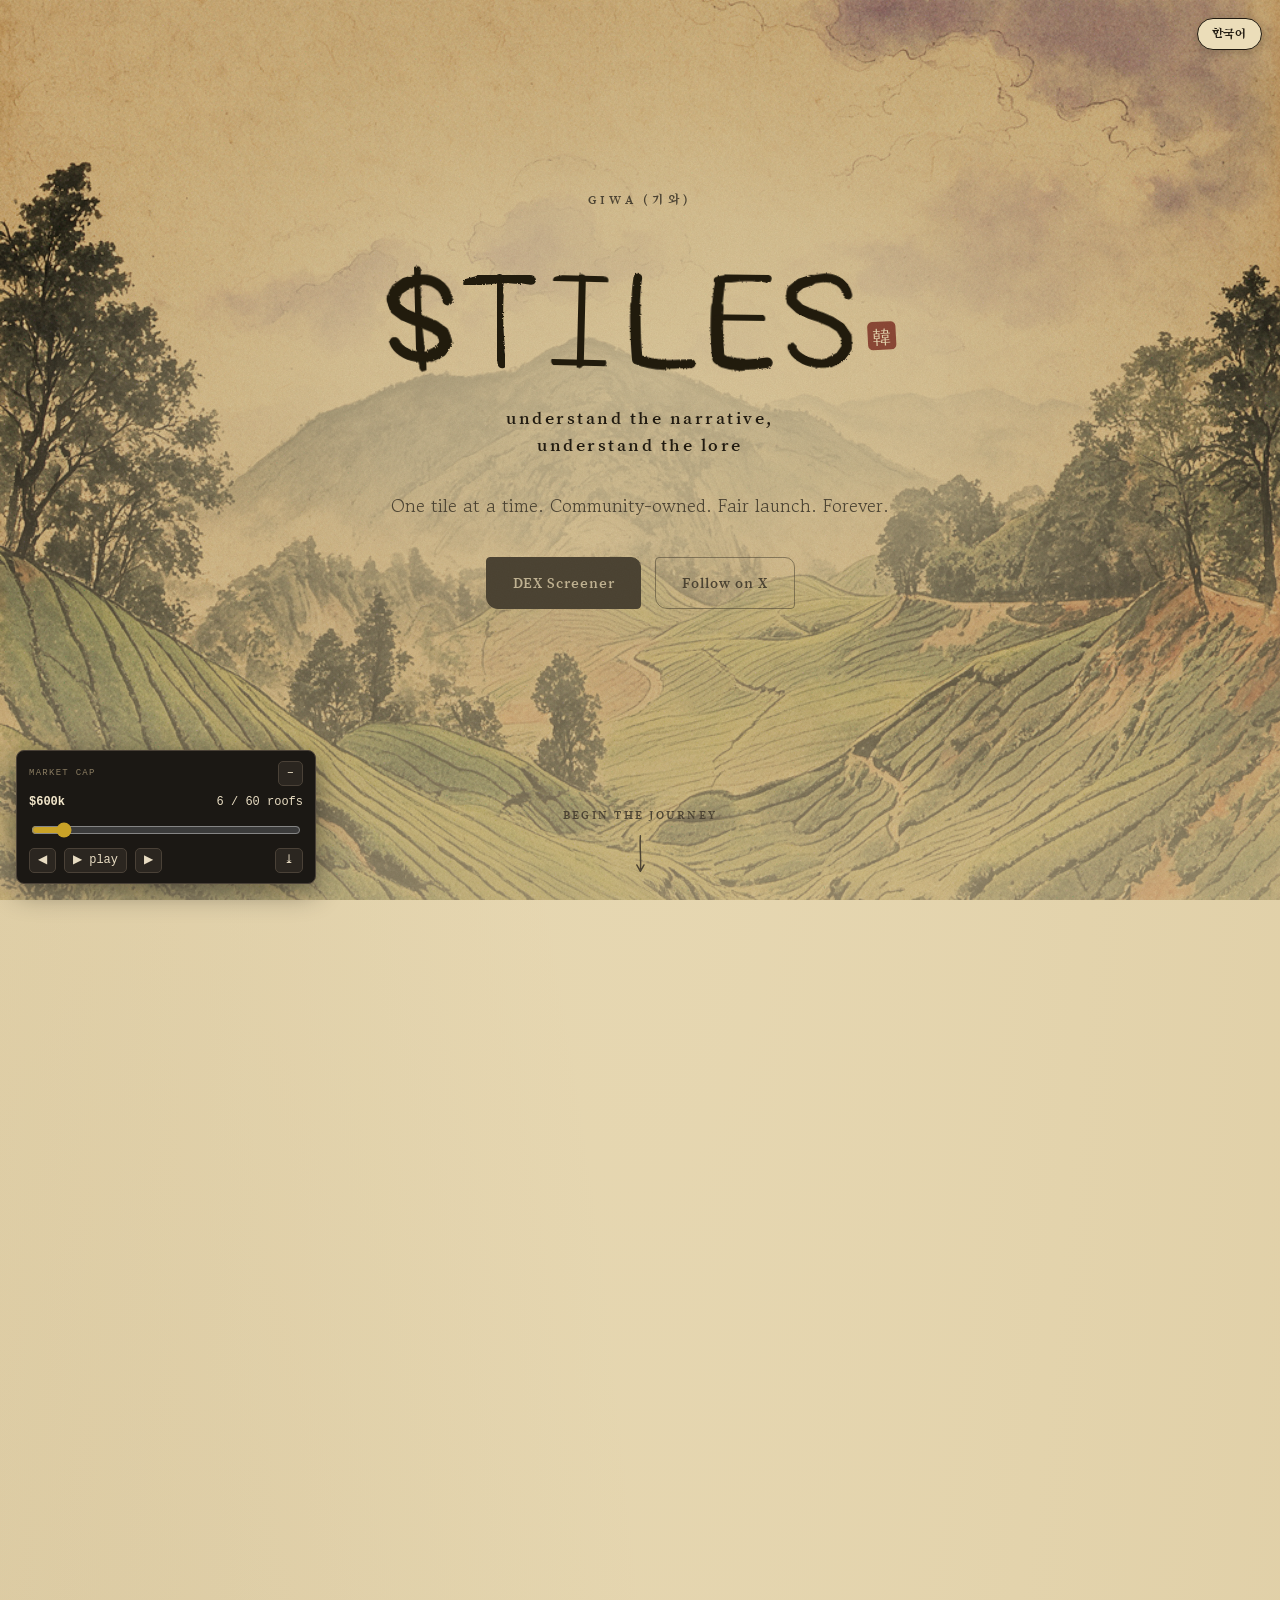
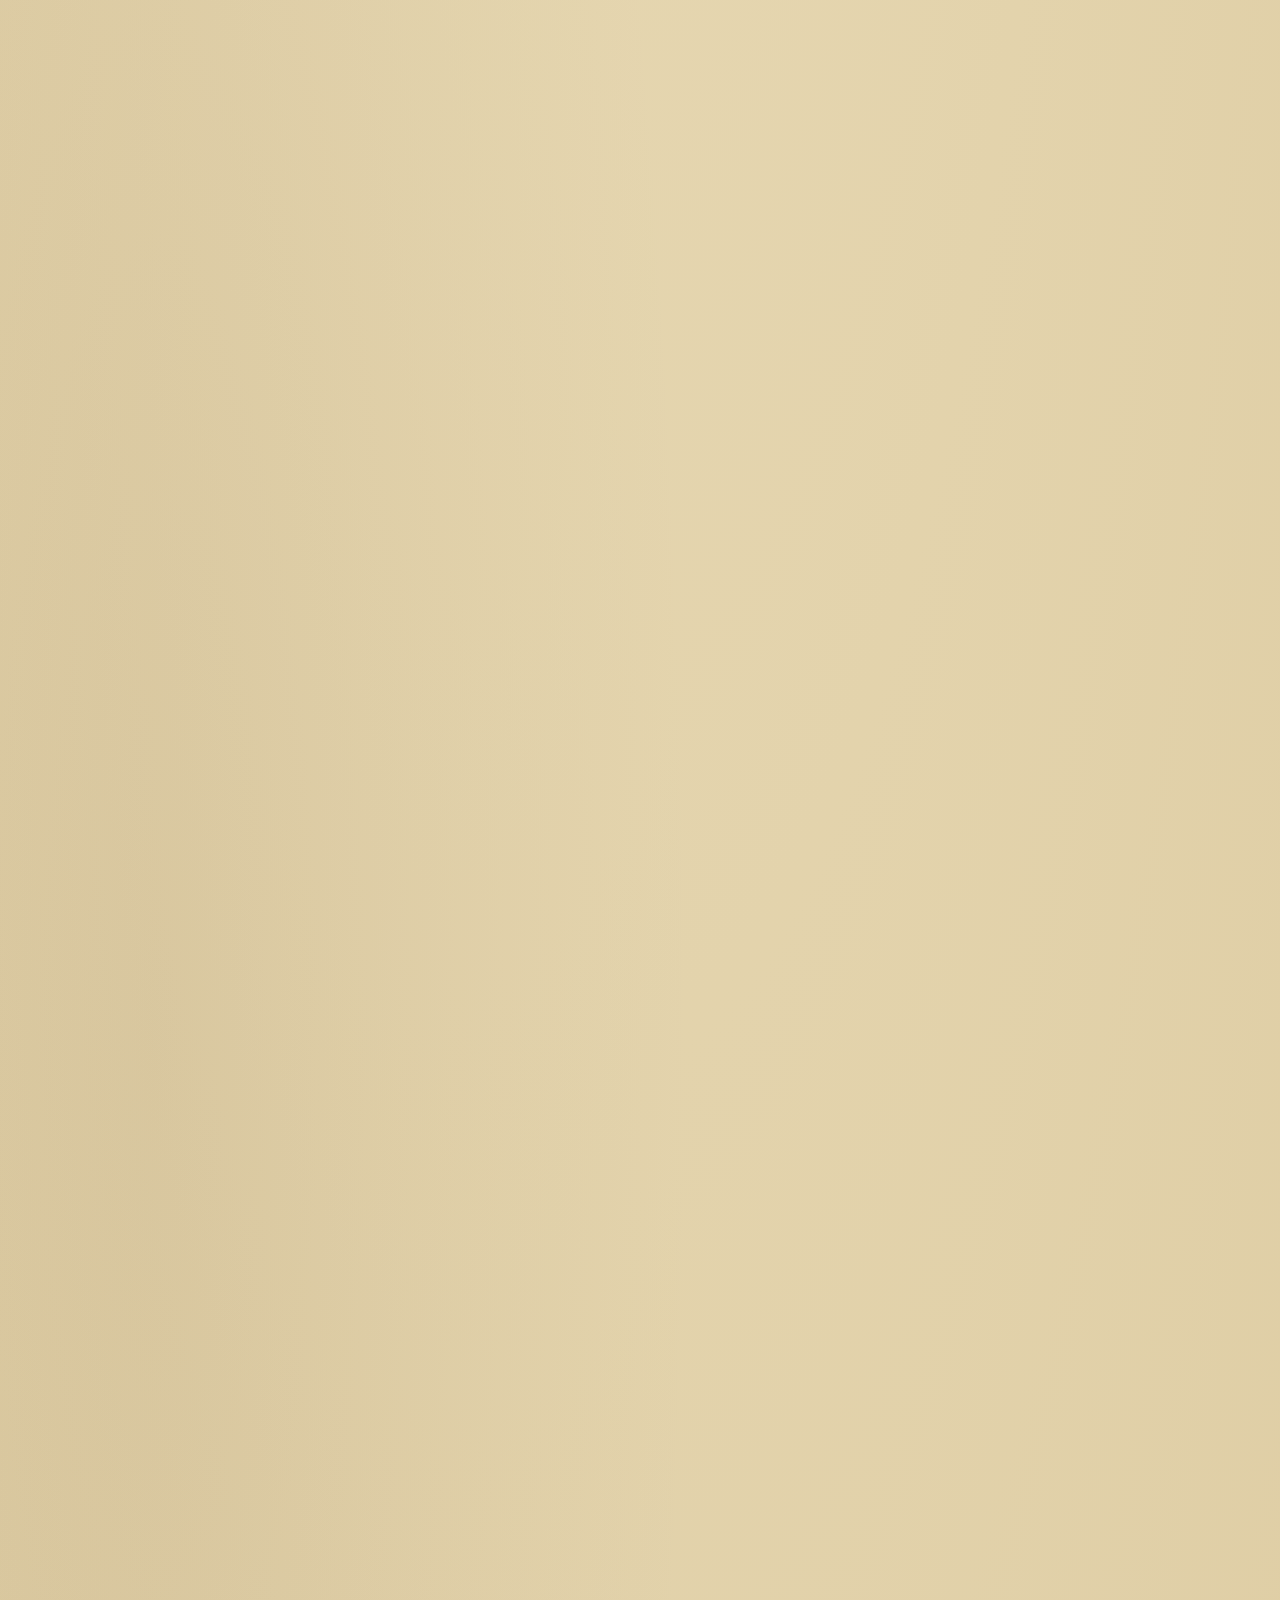
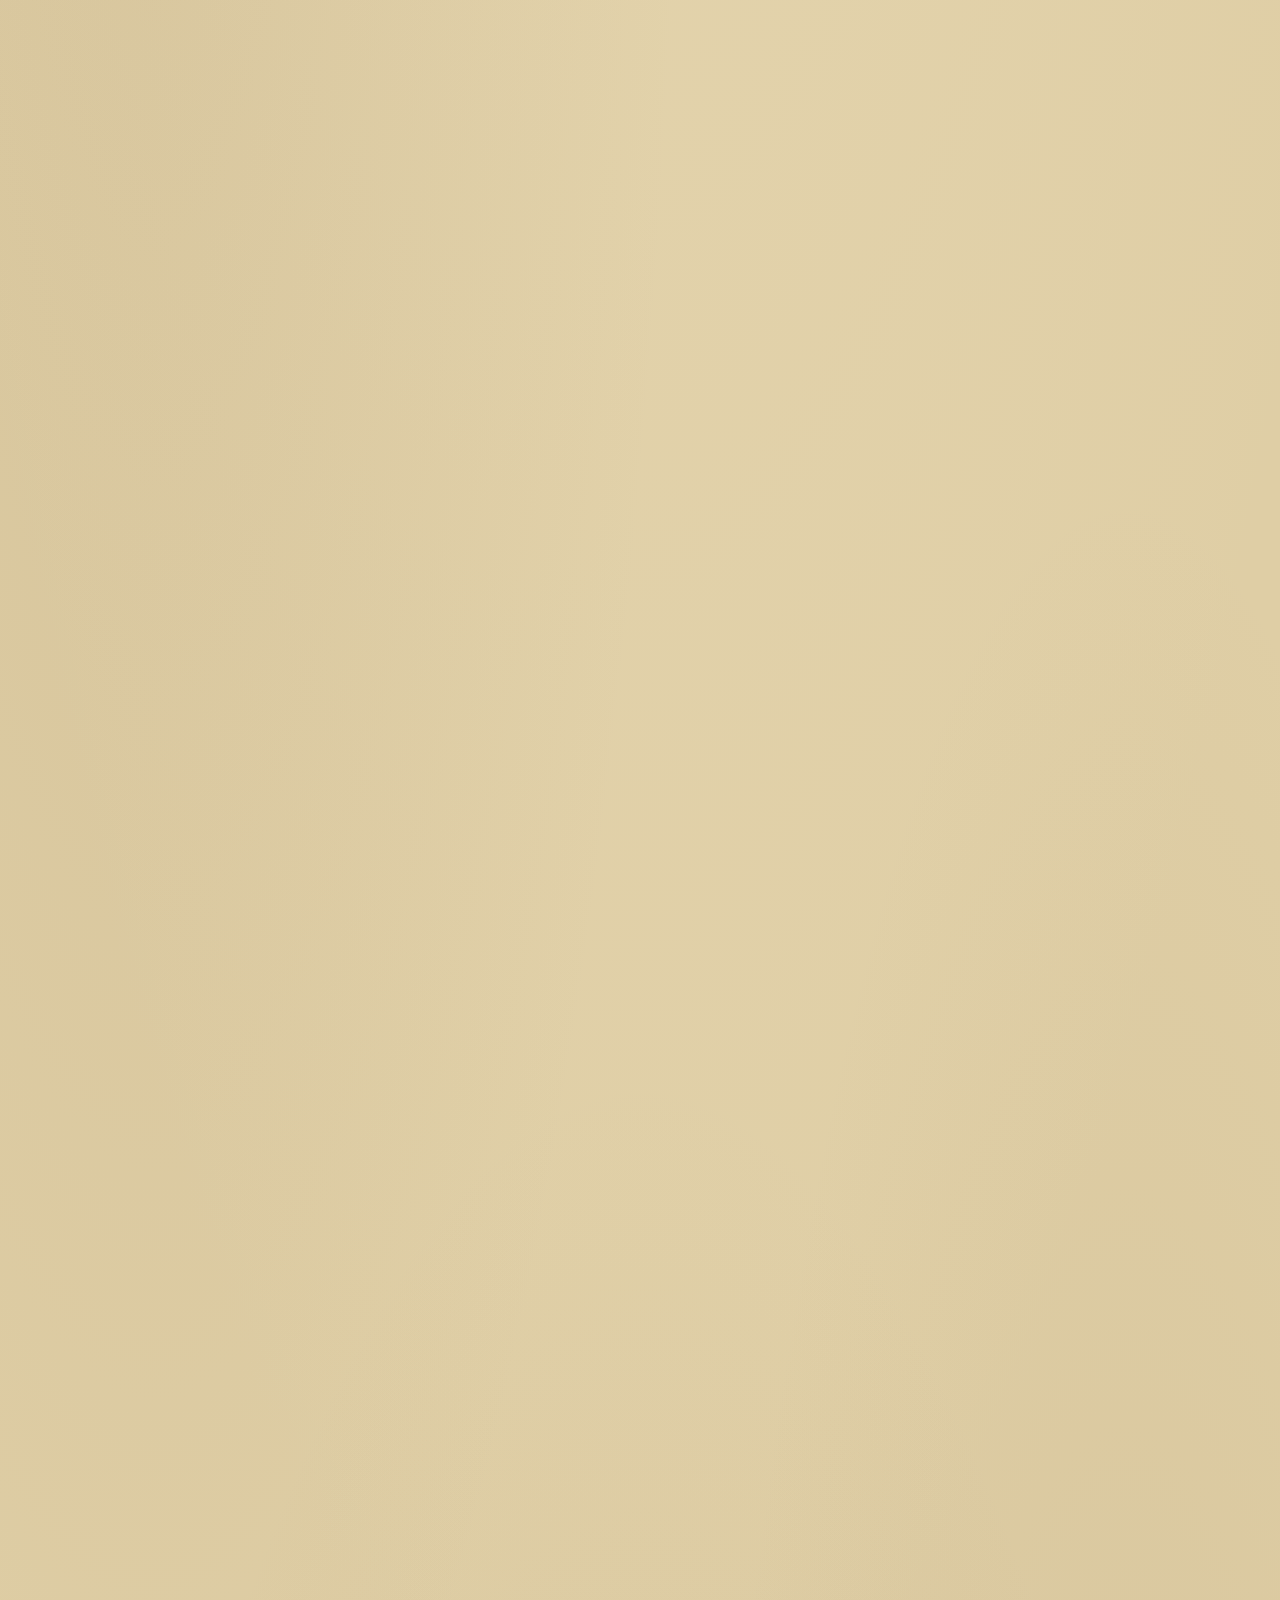
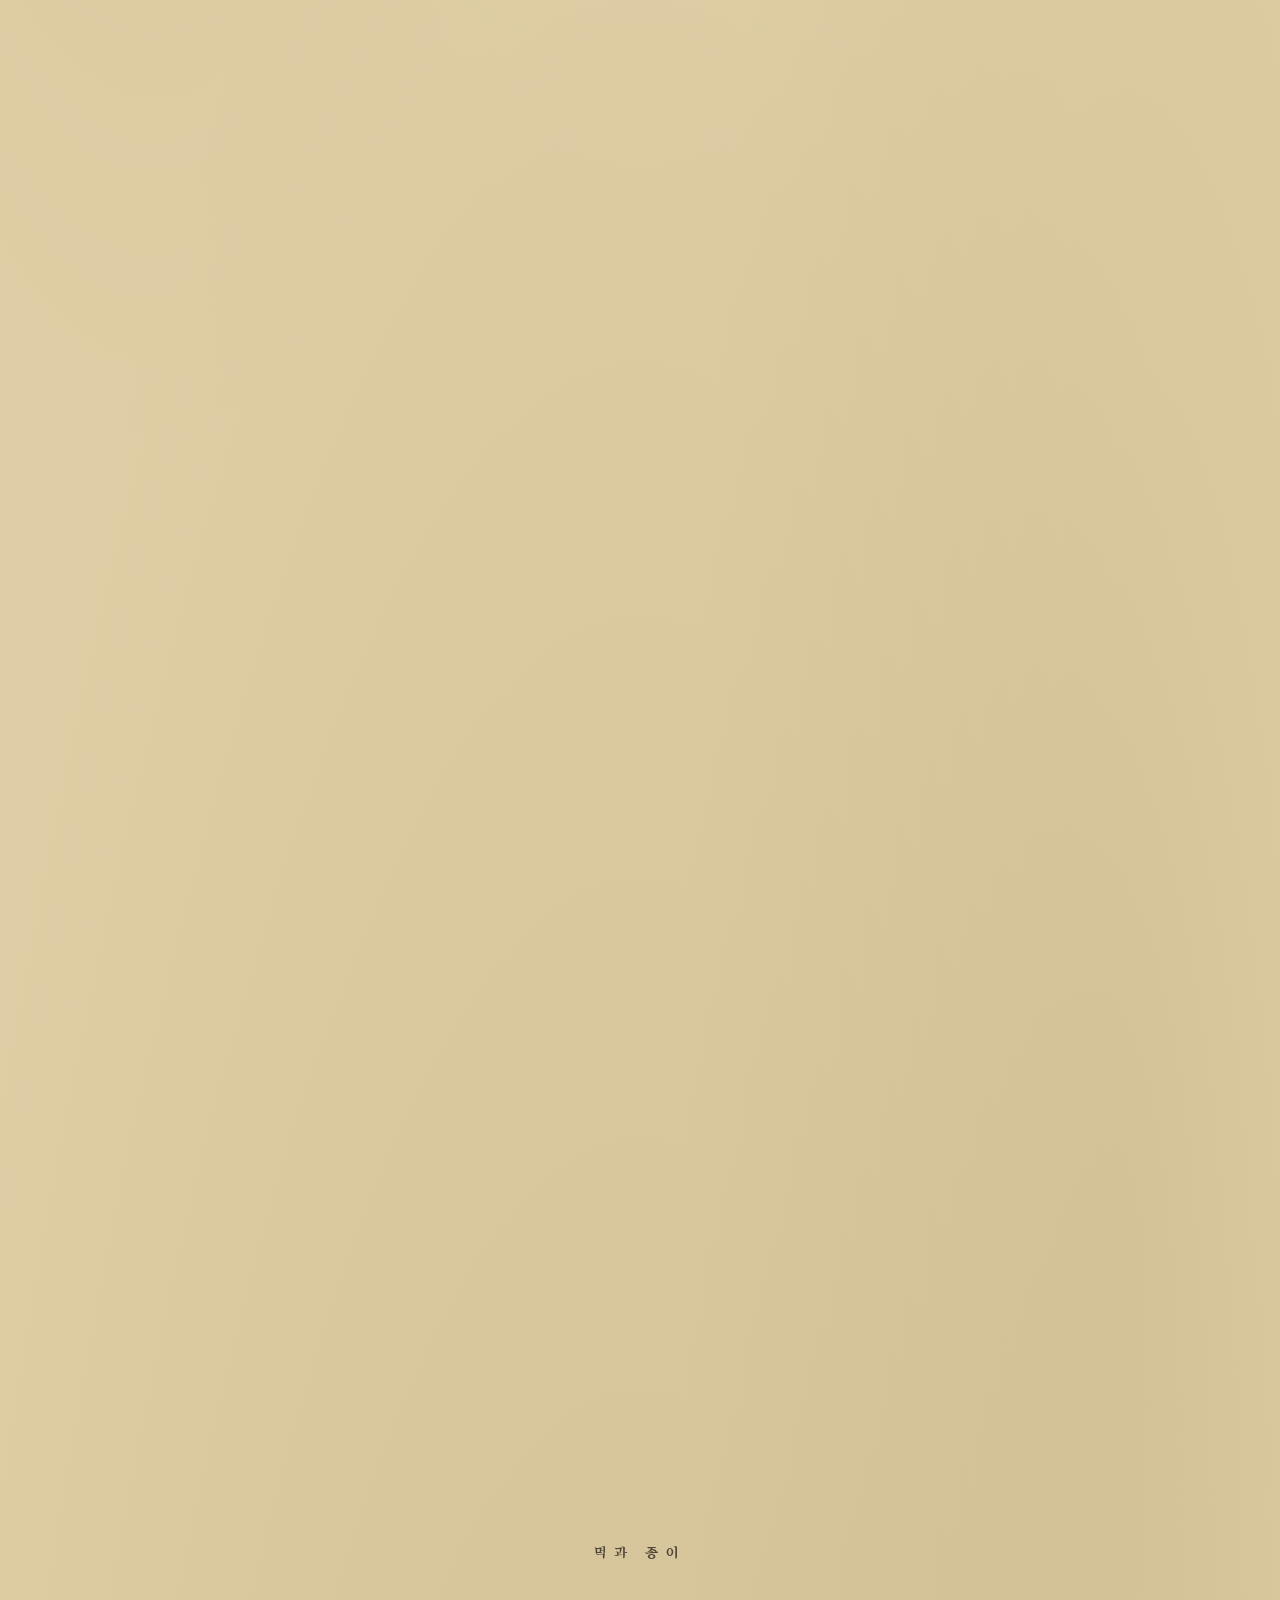
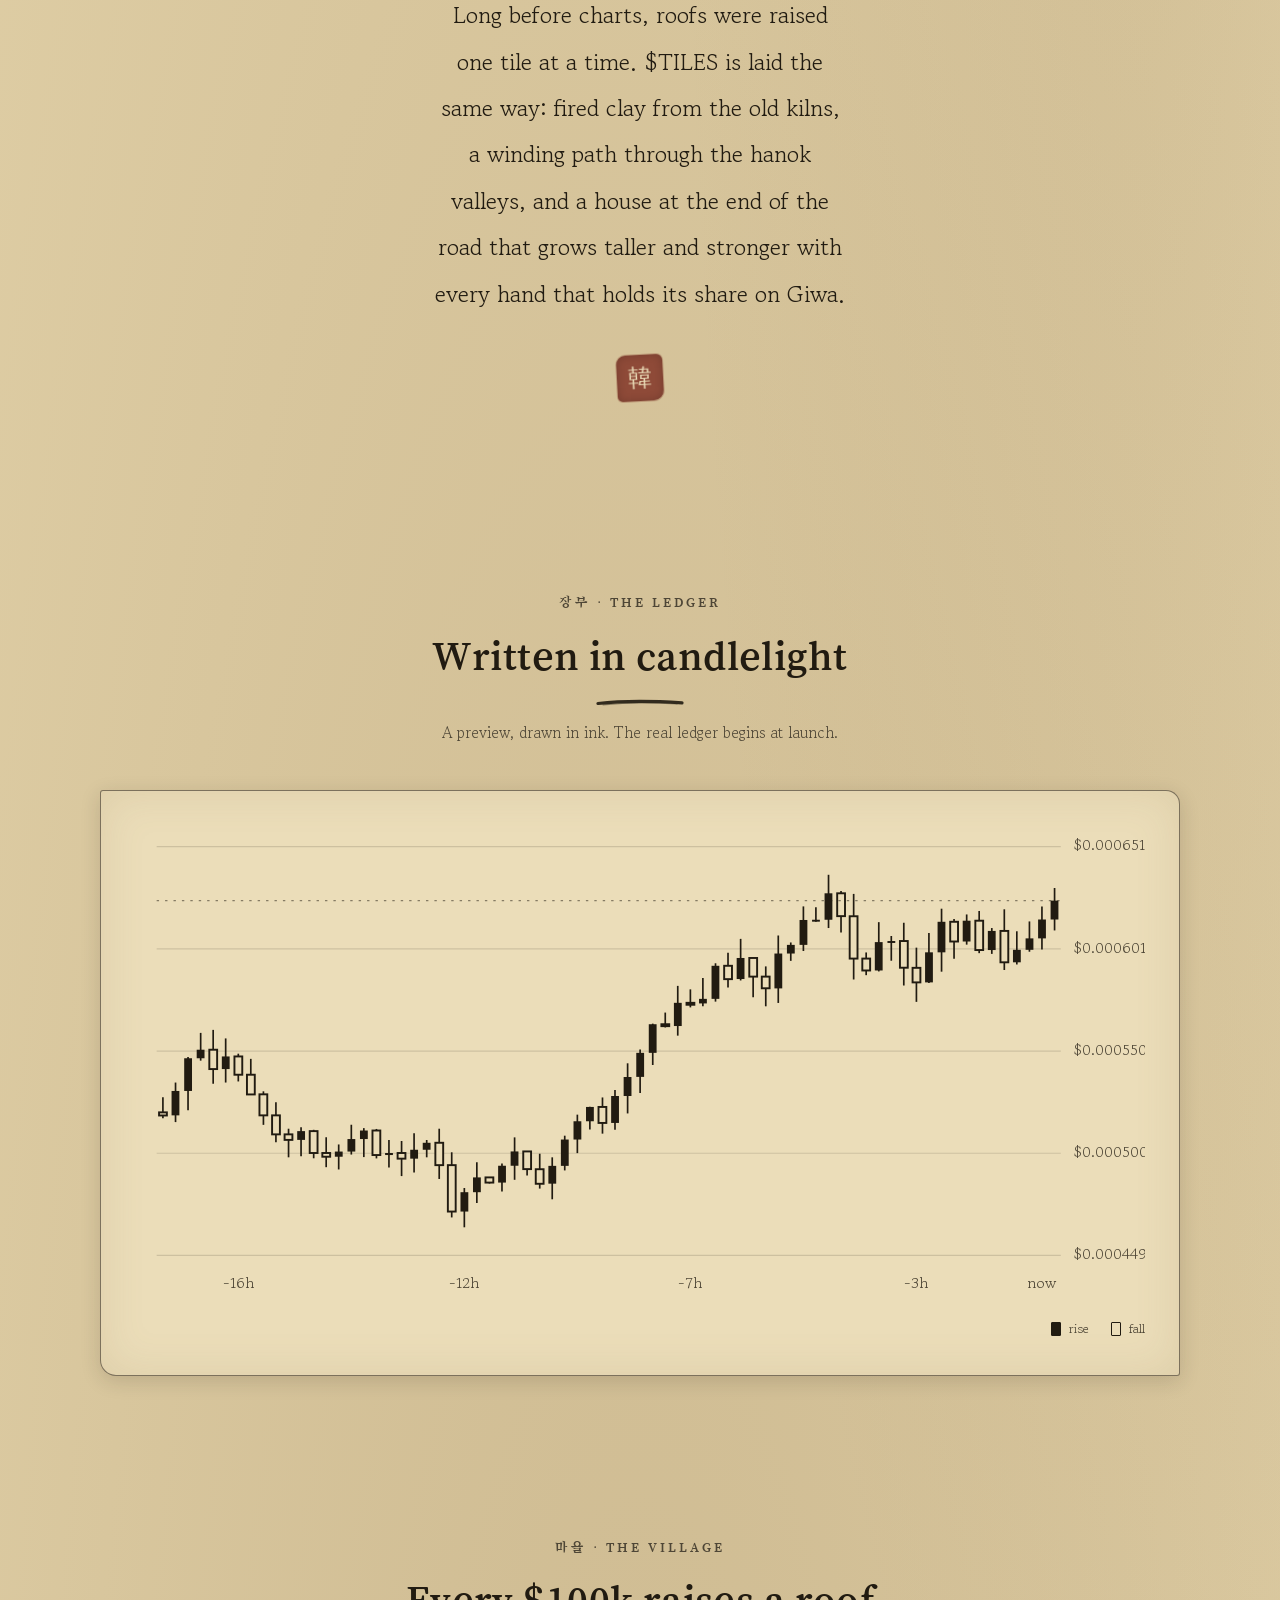
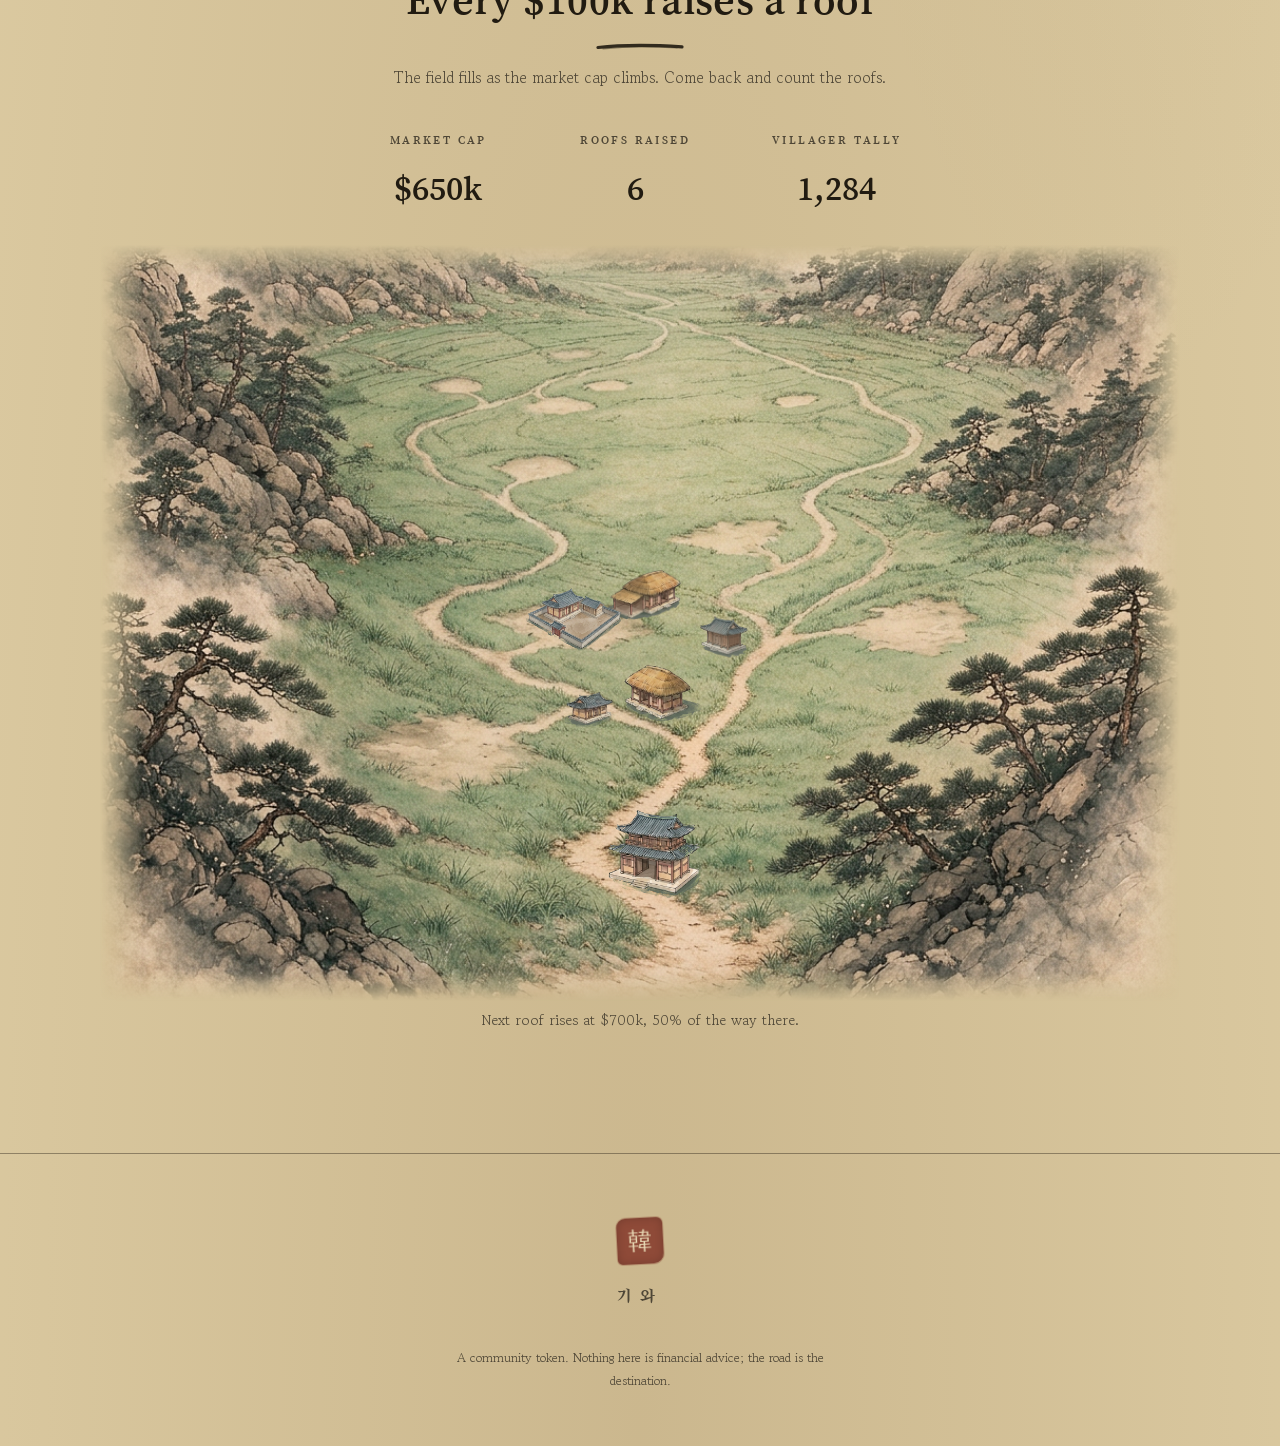
==== index.html @ 0ae0f9c0 "The whole crew in ink: builders on the L and E, carriers behind the letters, villagers on the paths " ====
<!DOCTYPE html>
<html lang="en">
<head>
<meta charset="utf-8">
<meta name="viewport" content="width=device-width, initial-scale=1">
<title>기와 GIWA · one tile at a time</title>
<meta name="description" content="One tile at a time. Community-owned. Fair launch. Forever. 기와 (GIWA) on the Giwa chain.">
<meta property="og:title" content="기와 · GIWA">
<meta property="og:description" content="One tile at a time. Community-owned. Fair launch. Forever.">
<meta property="og:type" content="website">
<!-- At deploy: make og:image an ABSOLUTE url (X requires it) and add og:url.
     og.png should be a 1200x630 raster of the hero. -->
<meta property="og:image" content="og.png">
<meta name="twitter:card" content="summary_large_image">
<meta name="twitter:image" content="og.png">
<link rel="icon" href="data:image/svg+xml,%3Csvg xmlns='http://www.w3.org/2000/svg' viewBox='0 0 32 32'%3E%3Crect x='2' y='2' width='28' height='28' rx='5' fill='%238E4A38'/%3E%3Ctext x='16' y='22' font-size='16' text-anchor='middle' fill='%23EEE1BF' font-family='serif'%3E韓%3C/text%3E%3C/svg%3E">
<script>
/* Motion gate, before first paint.

   THE OS SETTING IS NO LONGER HONOURED BY DEFAULT. VEN's call,
   2026-08-16, made with the trade-off stated: the animation is most of
   what this page IS — the road you walk, the village that grows — and
   a visitor arriving from a token link who sees four static pictures
   has not seen the site. Reduced motion used to gate 13 CSS rules and
   five JS modules, which stripped the page rather than calming it.

   What that costs, recorded honestly so nobody has to rediscover it:
   `prefers-reduced-motion` is the one accessibility signal a browser
   volunteers, and scroll-pinning and parallax genuinely cause nausea
   and migraine for people with vestibular disorders. We are overriding
   a request those people made deliberately.

   `?motion=0` still serves the full reduced-motion build, so that path
   is live and testable rather than dead code — and it is the thing to
   re-enable here if this is ever reconsidered:
       return window.matchMedia("(prefers-reduced-motion: reduce)").matches;
   is the single line that restores the old behaviour. */
window.HANOK_REDUCED = function(){
  var q = new URLSearchParams(location.search).get("motion");
  if (q === "1") return false;
  if (q === "0") return true;
  return false;
};
if (!window.HANOK_REDUCED()) document.documentElement.classList.add("motion-ok");
document.documentElement.classList.add("js");
</script>
<link rel="preconnect" href="https://fonts.googleapis.com">
<link rel="preconnect" href="https://fonts.gstatic.com" crossorigin>
<!-- fonts load async so a slow font host never blocks first paint -->
<link rel="preload" as="style" href="https://fonts.googleapis.com/css2?family=Song+Myung&family=Gowun+Batang:wght@400;700&family=Caveat:wght@400;500&family=Kalam&family=Patrick+Hand&display=swap">
<link href="https://fonts.googleapis.com/css2?family=Song+Myung&family=Gowun+Batang:wght@400;700&family=Caveat:wght@400;500&family=Kalam&family=Patrick+Hand&display=swap" rel="stylesheet" media="print" onload="this.media='all'">
<noscript>
  <link href="https://fonts.googleapis.com/css2?family=Song+Myung&family=Gowun+Batang:wght@400;700&family=Caveat:wght@400;500&family=Kalam&family=Patrick+Hand&display=swap" rel="stylesheet">
  <style>.journey{height:auto}.journey__sticky{position:static;height:auto;overflow:visible}</style>
</noscript>
<link rel="stylesheet" href="css/site.css">
</head>
<body>

<!-- Shared landscape behind hero + journey. Fixed, so it is constant
     under both; journey.js fades it out over p 0.86 -> 1 so the rest
     of the page sits on plain paper. Under reduced motion journey.js
     never runs, so css pins this to the first screen instead. -->
<div class="scene-backdrop" aria-hidden="true"><img src="art/scene-bg.png" alt="" fetchpriority="high" decoding="async"></div>

<!-- fixed paper grain + vignette, above content, non-interactive -->
<div class="grain" aria-hidden="true"></div>

<!-- floating CA pill, appears after the hero -->
<div class="ca-float" id="caFloat" aria-hidden="true">
  <button class="ca-pill" id="caCopy" type="button" title="Copy contract address" data-i18n-title="ca.title">
    <span class="ca-pill__label">CA</span>
    <span class="ca-pill__value" id="caValue" data-i18n="ca.value">coming at launch</span>
  </button>
</div>

<!-- ================================================================
     HERO — the title writes itself in ink on first paint.
     Letter stroke data lives in js/hero.js. To change the title,
     edit CONFIG.title + the letter set there.
================================================================= -->
<header class="hero" id="hero">

  <!-- The landscape behind the hero is the shared .scene-backdrop at
       the top of the body — there is no hero-local backdrop. -->

  <div class="hero__inner">
    <p class="hero__eyebrow" id="heroRoman" data-i18n="hero.eyebrow">GIWA (<span lang="ko">기와</span>)</p>

    <!-- The title is WRITTEN, stroke by stroke, from CONFIG.token.wordmark
         — js/hero.js owns the strokes. The aria-label and the fallback
         are HERE and are not written by script, so BOTH have to be
         changed by hand when the wordmark changes: the label is what a
         screen reader reads instead of the drawing, and the span is
         what a no-JS visitor sees. Both said 기와 until 2026-08-30. -->
    <div class="hero__title" id="heroTitle" role="img" aria-label="$TILES">
      <span class="hero__title-fallback">$TILES</span>
    </div>

    <!-- NOT the ticker. The hero DRAWS the ticker as strokes above; this
         line is the lore line (VEN, 2026-08-29). js/main.js deliberately
         does not target it — see the note there before wiring anything
         into #heroLore. -->
    <p class="hero__lore reveal" id="heroLore" data-i18n="hero.lore">understand the narrative, understand the lore</p>

    <p class="hero__tagline reveal" id="heroTagline" data-i18n="hero.tagline">
      One tile at a time. Community-owned. Fair launch. Forever.
    </p>

    <div class="hero__actions reveal" id="heroActions">
      <a class="btn" id="btnDex" href="#" rel="noopener">DEX Screener</a>
      <a class="btn btn--quiet" id="btnX" href="#" rel="noopener" data-i18n="hero.btnx">Follow on X</a>
    </div>
  </div>

  <a class="hero__scroll" href="#journey" aria-label="Scroll to the journey">
    <span data-i18n="hero.scroll">begin the journey</span>
    <svg viewBox="0 0 12 44" aria-hidden="true"><path d="M6 2 C5 14 7 26 6 40 M2 34 L6 41 L10 34" fill="none" stroke="currentColor" stroke-width="1.6" stroke-linecap="round" stroke-linejoin="round"/></svg>
  </a>
</header>

<!-- ================================================================
     JOURNEY — four places in Korea. THREE modes, all in js/journey.js,
     switched with ?journey= :
       map    (default, 2026-08-20) a sheet of map you walk. The camera
              sits on a place, pulls back, travels down a road that
              inks itself in behind you, and settles on the next.
       split  the pinned two-column crossfade — copy left, painting right
       road   the original sticky pseudo-3D road, ported from
              journey-reference.html
     The markup below is what road mode needs; map and split modes
     remove the stage and the head and build their own. The four
     paintings are wired in js/journey.js (SPOTS[i].img) and are shared
     by all three; the inline ink buildings there are the placeholder
     shown until each painting loads. HANDOFF §5 + §9r.
================================================================= -->
<section class="journey" id="journey" aria-label="The journey through four places in Korea">
  <div class="journey__sticky">
    <div class="journey__head">
      <p class="eyebrow" data-i18n="journey.eyebrow"><span lang="ko">여정</span> · the journey</p>
      <h2 data-i18n="journey.h2">Four places, one road</h2>
    </div>
    <svg class="journey__stage" id="journeyStage" aria-hidden="true">
      <g id="jImgs"></g>
      <g id="jRoad"></g>
    </svg>
    <noscript>
      <p class="journey__noscript">Gyeongbokgung Palace · Changdeokgung Palace · Namsangol Hanok Village · Jeonju Hanok Village</p>
    </noscript>
  </div>
</section>

<!-- ================================================================
     MANIFESTO — PLACEHOLDER COPY. Replace with Zico's text when it
     arrives; keep it to a few sentences, the section is meant to
     breathe.
================================================================= -->
<section class="manifesto" aria-label="About">
  <div class="manifesto__inner reveal">
    <p class="manifesto__ko" lang="ko" aria-hidden="true">먹과 종이</p>
    <p class="manifesto__text" data-i18n="manifesto.text">
      Long before charts, roofs were raised one tile at a time.
      <span class="js-ticker">$XXX</span> is laid the same way: fired clay from the
      old kilns, a winding path through the hanok valleys, and a house
      at the end of the road that grows taller and stronger with every
      hand that holds its share on Giwa.
    </p>
    <div class="manifesto__seal" aria-hidden="true"></div>
  </div>
</section>

<!-- ================================================================
     LEDGER — the chart. Mock candles until launch; set CONFIG.pool
     in js/config.js to a GeckoTerminal pool address to go live.
     Filled ink candle = rise, hollow candle = fall.
================================================================= -->
<section class="ledger" id="ledger" aria-label="Price chart">
  <div class="section-head reveal">
    <p class="eyebrow" data-i18n="ledger.eyebrow"><span lang="ko">장부</span> · the ledger</p>
    <h2 data-i18n="ledger.h2">Written in candlelight</h2>
    <p class="section-note" id="ledgerNote" data-i18n="ledger.note">A preview, drawn in ink. The real ledger begins at launch.</p>
  </div>
  <figure class="ledger__frame reveal">
    <svg id="ledgerChart" viewBox="0 0 840 400" preserveAspectRatio="xMidYMid meet" role="img" aria-label="Candlestick price chart"></svg>
    <figcaption class="ledger__legend">
      <span class="ledger__key ledger__key--up" aria-hidden="true"></span> <span data-i18n="ledger.rise">rise</span>
      <span class="ledger__key ledger__key--down" aria-hidden="true"></span> <span data-i18n="ledger.fall">fall</span>
    </figcaption>
  </figure>
</section>

<!-- ================================================================
     VILLAGE — one hanok is raised for every $100k of market cap.
     Mock values in js/config.js until launch.
================================================================= -->
<section class="village" id="village" aria-label="The village">
  <div class="section-head reveal">
    <p class="eyebrow" data-i18n="village.eyebrow"><span lang="ko">마을</span> · the village</p>
    <h2 data-i18n="village.h2">Every $100k raises a roof</h2>
    <p class="section-note" data-i18n="village.note">The field fills as the market cap climbs. Come back and count the roofs.</p>
  </div>

  <div class="village__stats reveal" role="group" aria-label="Village statistics">
    <div class="stat">
      <span class="stat__label" data-i18n="village.mc">market cap</span>
      <span class="stat__value" id="statMc" data-i18n="village.atlaunch">at launch</span>
    </div>
    <div class="stat">
      <span class="stat__label" data-i18n="village.roofs">roofs raised</span>
      <span class="stat__value" id="statRoofs" data-i18n="village.atlaunch">at launch</span>
    </div>
    <div class="stat">
      <span class="stat__label" data-i18n="village.holders">villager tally</span>
      <span class="stat__value" id="statHolders" data-i18n="village.atlaunch">at launch</span>
    </div>
  </div>

  <div class="village__field reveal">
    <!-- The plate holds two stacked renderings of the same field: the
         painted layers (art/village/*.png, built by js/village.js) and,
         beneath them, an inline SVG drawing of the same village. The SVG
         is what shows until the paintings land and if they 404 — see
         art/village/PROMPTS.md. Its aspect ratio is replaced by the base
         plate's own once that loads. -->
    <div class="village__plate" id="villagePlate">
      <svg id="villageField" viewBox="0 0 900 380" preserveAspectRatio="xMidYMid meet" role="img" aria-label="A field of hanok houses, one for every hundred thousand dollars of market cap"></svg>
    </div>
    <p class="village__next" id="villageNext"></p>
  </div>
</section>

<!-- ================================================================ -->
<footer class="footer">
  <div class="footer__seal" aria-hidden="true"></div>
  <p class="footer__word" lang="ko">기와</p>
  <nav class="footer__links" aria-label="Links">
    <a id="footX" href="#" rel="noopener">X</a>
    <a id="footDex" href="#" rel="noopener">Dexscreener</a>
    <a id="footTg" href="#" rel="noopener">Telegram</a>
  </nav>
  <p class="footer__fine" data-i18n="footer.fine">A community token. Nothing here is financial advice; the road is the destination.</p>
</footer>

<script src="js/config.js"></script>
<!-- i18n runs SECOND, synchronously: the DOM above is parsed, no other
     module has run, so the Korean pass lands before first paint and
     before journey.js reads SPOTS. See js/i18n.js. -->
<script src="js/i18n.js"></script>
<script src="js/hero.js"></script>
<!-- the crew on the heading — a TEST, off unless ?crew=x|ink -->
<script src="js/crew.js"></script>
<script src="js/journey.js"></script>
<script src="js/chart.js"></script>
<script src="js/village.js"></script>
<!-- people on the village paths — a TEST, on with ?crew=ink -->
<script src="js/villagers.js"></script>
<script src="js/main.js"></script>

<!-- TEMPORARY, AND DELIBERATELY SO. The market-cap slider lets a
     visitor watch the village grow, because a still field never says
     that it does. VEN, 2026-08-16: it ships until the token is live,
     then comes out in one pass and a price feed takes its place
     through the same window.HANOK.setVillage() door. Delete this line
     and the two others named at the top of js/preview.js.
     ?preview=0 turns it off without an edit. -->
<script src="js/preview.js"></script>
</body>
</html>
---- css/site.css ----
/* ================================================================
   HANOK — ink on old paper.
   Two materials (paper, ink), one green, one red seal. Nothing else.
================================================================= */

:root{
  --paper:       #DFCEA5;   /* the sheet */
  --paper-light: #EBDDB9;   /* raised card faces, highlights */
  --paper-deep:  #C7AE7E;   /* aged edges, vignette */
  --ink:         #211B11;   /* warm near-black */
  --ink-soft:    #4E4636;   /* worn strokes, secondary text */
  --ink-faint:   #8A7C61;   /* captions, hairlines */
  --pine:        #5C6648;   /* roofs, trees */
  --seal:        #8E4A38;   /* dojang red — seal marks ONLY, never buttons */

  --font-display: "Song Myung", "Times New Roman", serif;
  --font-body:    "Gowun Batang", Georgia, serif;
  /* the hand that writes the ENGLISH on the map (VEN, 2026-08-27: "a
     handwritten font ... applied to all text in the journey section",
     then, of Nanum Pen Script: "I dont like this 'handwritten' font,
     try another one. and revert the font of the korean characters").
     So the Korean names stay in the display serif, and the caption
     and the note take one of three Latin hands — Caveat by default,
     `?hand=kalam`, `?hand=patrick`. Song Myung sits second in each
     stack so the 기와 inside the note still has a Hangul glyph. */
  --font-hand:    "Caveat", "Song Myung", cursive;
  --font-hand-2:  "Kalam", "Song Myung", cursive;
  --font-hand-3:  "Patrick Hand", "Song Myung", cursive;

  --w-copy: 62ch;
  --w-wide: 1080px;
}

*{ box-sizing: border-box; }

/* .motion-ok is set on <html> by an inline script when the visitor
   is fine with motion (see index.html). All animation CSS hangs off
   it so JS and CSS always agree. */
html.motion-ok{ scroll-behavior: smooth; }

body{
  margin: 0;
  background-color: var(--paper);
  /* mottled aged-paper wash under everything */
  background-image:
    radial-gradient(120% 90% at 50% 0%,   rgba(238,225,191,.55), rgba(238,225,191,0) 60%),
    radial-gradient(130% 100% at 50% 100%, rgba(151,124,82,.28),  rgba(151,124,82,0) 55%),
    radial-gradient(60% 40% at 12% 28%,   rgba(151,124,82,.14),  rgba(151,124,82,0) 70%),
    radial-gradient(50% 36% at 88% 64%,   rgba(151,124,82,.12),  rgba(151,124,82,0) 70%);
  color: var(--ink);
  font-family: var(--font-body);
  font-size: 17px;
  line-height: 1.75;
  overflow-x: hidden;
  -webkit-font-smoothing: antialiased;
}

/* Scrollbar: fully invisible, with no gutter reserved either, so the
   paper runs to the screen edge.

   Verified in Chrome 151 rather than assumed: forcing
   ::-webkit-scrollbar{width:30px} moved the layout gutter 13px -> 30px,
   so the webkit pseudo-elements ARE honoured here. The standard
   scrollbar-* properties used to be fenced behind
   @supports (-moz-appearance: none), which is Firefox-only — Chrome
   reports scrollbar-color:auto and never saw them. Both paths are set
   now, ungated, and both resolve to hidden so they cannot fight.

   Making only the TRACK transparent was not enough: the thumb stayed
   as a visible bead and the whole thing still read as unchanged. */
html{ scrollbar-width: none; }                 /* Chrome 121+, Firefox */
::-webkit-scrollbar{ width: 0; height: 0; background: transparent; }
::-webkit-scrollbar-track{ background: transparent; }
::-webkit-scrollbar-thumb{ background: transparent; }

/* paper grain — one fixed layer: fine tooth + low-frequency mottle
   (the mottle tiles at constant scale so mid-page never reads flat) */
.grain{
  position: fixed;
  top: 0; left: 0; right: 0; bottom: 0;
  z-index: 60;
  pointer-events: none;
  mix-blend-mode: multiply;
  opacity: .5;
  background-image:
    url("data:image/svg+xml,%3Csvg xmlns='http://www.w3.org/2000/svg' width='240' height='240'%3E%3Cfilter id='n'%3E%3CfeTurbulence type='fractalNoise' baseFrequency='0.85' numOctaves='2' stitchTiles='stitch'/%3E%3CfeColorMatrix values='0 0 0 0 0.55 0 0 0 0 0.47 0 0 0 0 0.33 0 0 0 0.5 0'/%3E%3C/filter%3E%3Crect width='240' height='240' filter='url(%23n)'/%3E%3C/svg%3E"),
    url("data:image/svg+xml,%3Csvg xmlns='http://www.w3.org/2000/svg' width='1000' height='1000'%3E%3Cfilter id='m'%3E%3CfeTurbulence type='fractalNoise' baseFrequency='0.004' numOctaves='2' seed='11' stitchTiles='stitch'/%3E%3CfeColorMatrix values='0 0 0 0 0.45 0 0 0 0 0.37 0 0 0 0 0.24 0 0 0 0.17 0'/%3E%3C/filter%3E%3Crect width='1000' height='1000' filter='url(%23m)'/%3E%3C/svg%3E");
  background-size: 240px 240px, 1000px 1000px;
}

/* shared fixed landscape behind hero + journey (art/scene-bg.png).
   journey.js fades the whole layer out over p .86 -> 1.

   z-index:-1 makes this a stacking context, so the img's multiply
   would be isolated from the page — the paper backing below is what
   it actually multiplies against. Keep them in sync with --paper. */
.scene-backdrop{
  position: fixed;
  top: 0; left: 0; right: 0; bottom: 0;
  z-index: -1;
  pointer-events: none;
  background: var(--paper);
}
.scene-backdrop img{
  display: block;   /* no inline baseline gap under the image */
  width: 100%;
  height: 100%;
  object-fit: cover;
  /* square 1:1 art; on wide screens cover crops top+bottom, and the
     mountain sits above centre — bias the crop up so it stays in frame */
  object-position: center 38%;
  /* multiply is what marries the painting's cooler paper to ours —
     without it the image sits on the page like a pasted photo */
  mix-blend-mode: multiply;
}
/* paper wash over the lower screen: the tea terraces are the busiest
   part of the painting and that is exactly where the journey's near
   road and its labels live. Enough to let ink win, not enough to
   bleach the painting — the sky and mountain the hero title sits
   over are left alone. */
.scene-backdrop::after{
  content: "";
  position: absolute;
  left: 0; right: 0; bottom: 0;
  height: 72%;
  background: linear-gradient(to bottom,
    rgba(223,206,165,0)   0%,
    rgba(223,206,165,.22) 40%,
    rgba(223,206,165,.45) 75%,
    rgba(223,206,165,.60) 100%);
}
/* Reduced motion (and no-JS): journey.js never runs its fade, so a
   fixed backdrop would ride down the whole page. Pin it to the first
   screen and let it dissolve at the fold instead. */
html:not(.motion-ok) .scene-backdrop{
  position: absolute;
  bottom: auto;
  height: 100vh;
  height: 100svh;
  -webkit-mask-image: linear-gradient(#000 62%, transparent 99%);
          mask-image: linear-gradient(#000 62%, transparent 99%);
}

h1,h2,h3{
  font-family: var(--font-display);
  font-weight: 400;
  line-height: 1.25;
  margin: 0;
  letter-spacing: .01em;
}
h2{ font-size: clamp(1.7rem, 3.6vw, 2.6rem); }

p{ margin: 0; }
a{ color: var(--ink); }

:focus-visible{
  outline: 2px solid var(--ink);
  outline-offset: 3px;
  border-radius: 2px;
}

/* shared bits ---------------------------------------------------- */

.eyebrow{
  font-family: var(--font-display);
  font-size: .85rem;
  letter-spacing: .22em;
  text-transform: uppercase;
  color: var(--ink-soft);
  margin-bottom: .9rem;
}
.eyebrow [lang="ko"]{
  letter-spacing: .3em;
  color: var(--ink-soft);
}

.section-head{
  max-width: var(--w-copy);
  margin: 0 auto;
  padding: 0 24px;
  text-align: center;
}
.section-note{
  margin-top: .8rem;
  color: var(--ink-soft);
  font-size: .95rem;
}

/* ink-drawn horizontal rule motif — a real brush dash, not a bar */
.section-head h2::after{
  content: "";
  display: block;
  width: 88px;
  height: 9px;
  margin: 1rem auto 0;
  background: url("data:image/svg+xml,%3Csvg xmlns='http://www.w3.org/2000/svg' viewBox='0 0 88 9'%3E%3Cpath d='M2 5.5 C28 2.4 58 3 86 4.8' fill='none' stroke='%23211B11' stroke-width='3.2' stroke-linecap='round'/%3E%3Cpath d='M7 6.8 C33 4 60 4.6 81 6' fill='none' stroke='%23211B11' stroke-width='1.2' stroke-linecap='round' opacity='.45'/%3E%3C/svg%3E") center/contain no-repeat;
  opacity: .9;
}

/* scroll-in reveal (only when motion is welcome) */
.motion-ok .reveal{
  opacity: 0;
  transform: translateY(14px);
  transition: opacity .9s ease, transform .9s ease;
}
.motion-ok .reveal.is-in{
  opacity: 1;
  transform: none;
}

/* seal stamp — pure CSS dojang */
.manifesto__seal,
.footer__seal{
  width: 46px;
  height: 46px;
  border-radius: 9px 6px 10px 5px;
  background: var(--seal);
  color: var(--paper-light);
  position: relative;
  transform: rotate(-3deg);
  box-shadow: 0 0 0 1px rgba(142,74,56,.35), inset 0 0 8px rgba(0,0,0,.18);
}
.manifesto__seal::after,
.footer__seal::after{
  /* THE SEAL GLYPH COMES FROM js/config.js, through --seal-glyph.
     CSS cannot read a query string and this rule has to agree with
     the hero stamp and the map markers, so config.js resolves it once
     (including `?seal=`) and hands it over as a custom property. The
     fallback here is only for a no-JS visitor. `--seal-scale` shrinks
     a two-character seal, which is how a two-character 도장 is cut.

     The favicon in index.html is a static data-URI and is the one
     copy that still has to be changed by hand alongside the config. */
  content: var(--seal-glyph, "韓");
  position: absolute;
  inset: 0;
  display: grid;
  place-items: center;
  font-family: var(--font-display);
  font-size: calc(24px * var(--seal-scale, 1));
  letter-spacing: 0;
  color: var(--paper-light);
}

/* floating CA pill --------------------------------------------- */

/* The pill is fixed to the WINDOW, and on a phone the journey's note
   band is at the bottom of it — so the pill printed itself over the
   last line of Zico's copy (VEN's screenshot, 2026-08-25). It steps
   over the band while the band is standing and drops back the moment
   the journey lets go. --jnote-h is published by measure() in
   js/journey.js and is 0px everywhere the band is display:none, so
   this calc is a no-op on every other screen and section. */
.ca-float{
  position: fixed;
  right: 18px;
  bottom: 18px;
  z-index: 70;
  opacity: 0;
  visibility: hidden;   /* keeps the hidden button out of the tab order */
  transform: translateY(8px);
  transition: opacity .4s ease, transform .4s ease, visibility 0s linear .4s;
  pointer-events: none;
}
.ca-float.is-on{
  opacity: 1;
  visibility: visible;
  transform: none;
  transition: opacity .4s ease, transform .4s ease;
  pointer-events: auto;
}
.has-jnote .ca-float{
  bottom: calc(18px + var(--jnote-h, 0px));
  transition: opacity .4s ease, transform .4s ease, bottom .3s ease;
}
.ca-pill{
  display: flex;
  align-items: center;
  gap: 10px;
  border: 1.5px solid var(--ink);
  background: var(--paper-light);
  color: var(--ink);
  font-family: var(--font-body);
  font-size: .85rem;
  padding: 8px 14px;
  border-radius: 999px;
  cursor: pointer;
  box-shadow: 0 2px 9px rgba(33,27,17,.22);
}
.ca-pill:active{ transform: translateY(1px); box-shadow: 0 1px 4px rgba(33,27,17,.2); }
.ca-pill__label{
  font-family: var(--font-display);
  letter-spacing: .14em;
  font-size: .75rem;
}
.ca-pill__value{
  max-width: 180px;
  overflow: hidden;
  text-overflow: ellipsis;
  white-space: nowrap;
}

/* LANGUAGE TOGGLE (js/i18n.js) — the same pill chrome as the CA,
   pinned top right where no fixed chrome lives. Always visible:
   a first-time Korean visitor has to find it before scrolling. */
.lang-toggle{
  position: fixed;
  top: 18px;
  right: 18px;
  z-index: 70;
  border: 1.5px solid var(--ink);
  background: var(--paper-light);
  color: var(--ink);
  font-family: var(--font-display);
  font-size: .8rem;
  letter-spacing: .06em;
  padding: 7px 14px;
  border-radius: 999px;
  cursor: pointer;
  box-shadow: 0 2px 9px rgba(33,27,17,.22);
}
.lang-toggle:active{ transform: translateY(1px); box-shadow: 0 1px 4px rgba(33,27,17,.2); }

/* HERO ---------------------------------------------------------- */

.hero{
  min-height: 100vh;
  min-height: 100svh;
  display: flex;
  flex-direction: column;
  align-items: center;
  justify-content: center;
  position: relative;
  padding: 48px 24px 150px;
  text-align: center;
}

.hero__eyebrow{
  font-family: var(--font-display);
  letter-spacing: .3em;
  text-transform: uppercase;
  font-size: .8rem;
  color: var(--ink-soft);
  margin-bottom: 2.2rem;
}
.hero__eyebrow [lang="ko"]{ color: var(--ink-soft); letter-spacing: .34em; }

/* The hero sits on the shared .scene-backdrop; this soft paper wash
   keeps the ink title off the painting's mountain ridge. It is
   full-bleed inside .hero on purpose: sized off the shrink-to-fit
   .hero__inner it overflowed the viewport on phones and the gradient
   got a hard vertical cut at the screen edge. Horizontal radius is
   50%, so it reaches zero exactly at the hero's own edges. */
.hero::before{
  content: "";
  position: absolute;
  top: 0; left: 0; right: 0; bottom: 0;   /* longhands: iOS dislikes inset */
  pointer-events: none;
  background: radial-gradient(50% 40% at 50% 42%,
    rgba(223,206,165,.82) 0%,
    rgba(223,206,165,.62) 46%,
    rgba(223,206,165,.24) 72%,
    rgba(223,206,165,0) 100%);
}
.hero__inner{
  position: relative;
  z-index: 1;
}

/* THE BOX IS THE TYPE SIZE. The svg fills this width and keeps its
   own aspect, so the same number renders two words at wildly
   different sizes: 기와's viewBox is 302 units wide, $TILES's is
   674, so at one width the hangul draws more than twice the height.
   Set the size HERE when the wordmark changes, not in hero.js.

   Sized for $TILES since 2026-08-30, and the size is the ask, not a
   side effect: Zico wanted the mark smaller than the hangul it
   replaced — *"Doesnt need to be that big."* 기와 drew 181px-tall
   glyphs in a 460px box; $TILES at 560 draws ~88px caps in a box
   that is only 100px wider, so the mark reads as a wordmark rather
   than a billboard and the lore line under it is no longer whispered
   at by comparison.

   `?mark=N` overrides the width live (js/hero.js writes --mark-w),
   so this can be re-judged on the real page against the real
   painting without an edit — `?mark=460`, `?mark=660`.

   The vw ceiling is 84 rather than 74 because six letters need the
   phone's full measure where two hangul blocks did not. */
.hero__title{
  width: min(var(--mark-w, 560px), 84vw);
  margin: 0 auto;
}
.hero__title svg{ display: block; width: 100%; height: auto; overflow: visible; }
/* no-JS only: the drawn mark replaces this on first paint. Latin
   since 2026-08-30, and $TILES sets six characters where 기와 set
   two, so the size comes down to match the box above. */
.hero__title-fallback{
  font-family: var(--font-display);
  font-size: clamp(2.2rem, 8vw, 3.6rem);
  letter-spacing: .1em;
}
.js .hero__title-fallback{ display: none; }

/* The lore line belongs to the mark above it: tight to the title, in
   the display face, spaced like the eyebrow so the two frame it.

   This slot used to hold the ticker ($XXX) — four spaced characters at
   1.9rem. Since 2026-08-29 the hero DRAWS the ticker as brush strokes
   and this line carries a sentence instead, so the size and tracking
   came down to suit prose: at the old 1.9rem/.22em a 45-character line
   ran the width of the screen and wrapped against the tagline under it.
   It is a shade SMALLER than .hero__tagline now and still reads above
   it, because the hierarchy under the mark is carried by tracking and
   ink weight rather than by size: spaced and full-strength --ink here,
   unspaced and --ink-soft there.

   Scaled down once more at VEN's word, 2026-08-29. 34ch is kept
   deliberately: it is the width that breaks the line at its own comma
   ("understand the narrative," / "understand the lore") instead of
   mid-clause.

   THE CLOSING MARKER OF THIS COMMENT WAS ONCE IN THE MIDDLE OF IT,
   four lines up, and CSS does not warn: everything after it became
   the prelude of an unparseable rule and took .hero__lore's whole
   block down with it, so the line rendered as plain body text for a
   session. If this rule ever looks like it is not applying, read the
   comment above it before touching the declarations. */
.hero__lore{
  margin-top: .8rem;
  margin-inline: auto;
  max-width: 34ch;
  font-family: var(--font-display);
  font-size: clamp(.9rem, 1.45vw, 1.12rem);
  letter-spacing: .14em;
  line-height: 1.5;
  color: var(--ink);
}

.hero__tagline{
  margin-top: 1.9rem;
  color: var(--ink-soft);
  font-size: clamp(1rem, 1.6vw, 1.15rem);
}

.hero__actions{
  margin-top: 2.2rem;
  display: flex;
  gap: 14px;
  flex-wrap: wrap;
  justify-content: center;
}

.btn{
  font-family: var(--font-display);
  font-size: .95rem;
  letter-spacing: .06em;
  text-decoration: none;
  color: var(--paper-light);
  background: var(--ink);
  padding: 12px 26px;
  border-radius: 4px 10px 4px 12px;   /* brush-cut corners */
  border: 1.5px solid var(--ink);
  box-shadow: 0 3px 10px rgba(33,27,17,.24);
  transition: transform .15s ease, box-shadow .15s ease;
}
.btn:hover{ transform: translateY(-1px); box-shadow: 0 5px 14px rgba(33,27,17,.28); }
.btn:active{ transform: translateY(1px); box-shadow: 0 1px 5px rgba(33,27,17,.22); }
.btn--quiet{
  background: transparent;
  color: var(--ink);
}
/* links not wired yet: dim with colour, not opacity — over the
   backdrop painting a see-through button reads as broken, not quiet */
.btn.is-tba{
  background: var(--ink-soft);
  border-color: var(--ink-soft);
  color: rgba(235,221,185,.78);
  cursor: default;
  box-shadow: none;
}
.btn--quiet.is-tba{
  background: transparent;
  color: var(--ink-soft);
  border-color: rgba(78,70,54,.55);
}
.btn.is-tba:hover{ transform: none; box-shadow: none; }

.hero__scroll{
  position: absolute;
  left: 50%;
  bottom: 26px;
  transform: translateX(-50%);
  display: flex;
  flex-direction: column;
  align-items: center;
  gap: 8px;
  text-decoration: none;
  color: var(--ink-soft);
  font-size: .78rem;
  letter-spacing: .18em;
  text-transform: uppercase;
  font-family: var(--font-display);
  opacity: .85;
}
.motion-ok .hero__scroll{
  opacity: 0;
  transition: opacity .8s ease;
}
.motion-ok .hero.is-written .hero__scroll{ opacity: .85; }
.hero__scroll svg{ width: 11px; height: 40px; }

/* JOURNEY -------------------------------------------------------- */

.journey{
  height: 460vh;   /* scroll budget for the sticky stage */
  position: relative;
}
.journey__sticky{
  position: sticky;
  top: 0;
  height: 100vh;
  height: 100svh;
  overflow: hidden;
}
.journey__stage{
  position: absolute;
  top: 0; left: 0; right: 0; bottom: 0;
  width: 100%;
  height: 100%;
  display: block;
}
.journey__head{
  position: absolute;
  top: clamp(20px, 5vh, 56px);
  left: 0;
  right: 0;
  text-align: center;
  z-index: 2;
  transition: opacity .5s ease;
  padding: 0 24px;
}
.journey.is-under-way .journey__head{ opacity: 0; }
.journey__noscript{
  position: absolute;
  bottom: 24px;
  left: 0; right: 0;
  text-align: center;
  color: var(--ink-soft);
}

/* static fallback (reduced motion): panels in a simple column */
.journey--static{ height: auto; }
.journey--static .journey__sticky{ position: static; height: auto; overflow: visible; padding: 64px 0 32px; }
.journey--static .journey__head{ position: static; margin-bottom: 40px; }
.journey__figure{
  margin: 0 auto 56px;
  /* wider than the 460px it was: this column now carries the stop's
     paragraph as well as its painting, and 460px of prose at this size
     sets too narrow a measure */
  width: min(560px, 88vw);
  text-align: center;
}
.journey__figure svg{ display: block; width: 100%; height: auto; }
.journey__figure figcaption{
  margin-top: 10px;
  font-family: var(--font-display);
  color: var(--ink-soft);
}
.journey__figure figcaption [lang="ko"]{ color: var(--ink-soft); }
/* the stop's own copy, under its painting. Body face, not the display
   face the name uses — it is a paragraph, not a label. */
.journey__blurb{
  display: block;
  margin: 8px auto 0;
  max-width: 46ch;
  font-family: var(--font-body);
  font-size: .95rem;
  line-height: 1.6;
  color: var(--ink-soft);
  text-wrap: pretty;
}

/* JOURNEY — SPLIT MODE (?journey=split) ---------------------------
   Copy left, painting right, one stop at a time. Both columns stack
   all four stops in a single grid cell (grid-area 1/1) so they
   crossfade in place and the column height is the tallest stop —
   nothing reflows as the text changes. */

.journey--split .journey__sticky{ display: flex; align-items: center; }

/* Per-stop tonal wash. Full-bleed inside the sticky (NOT inside
   .jsplit, which is capped at --w-wide), stacked one per stop and
   crossfaded on the same curve as the paintings, so the whole field
   takes on the colour of the place you are looking at. */
.jsplit__washes{
  position: absolute;
  top: 0; left: 0; right: 0; bottom: 0;
  z-index: 0;
  pointer-events: none;
}
.jsplit__wash{
  position: absolute;
  top: 0; left: 0; right: 0; bottom: 0;
  opacity: 0;
}

/* hairline in the gutter, one tick per stop, brightening as you reach
   it — architecture for the layout and a position cue in one */
.jsplit__rule{
  position: absolute;
  top: 8%; bottom: 8%;
  left: 50%;
  width: 1px;
  background: linear-gradient(to bottom,
    rgba(138,124,97,0), rgba(138,124,97,.4) 14%,
    rgba(138,124,97,.4) 86%, rgba(138,124,97,0));
  display: flex;
  flex-direction: column;
  justify-content: space-around;
  align-items: center;
}
.jsplit__tick{
  display: block;
  width: 11px; height: 1px;
  background: var(--ink-faint);
}

/* seat the keyed paintings — with the ground keyed out they otherwise
   float on the fill with nothing under them */
.journey--split.has-ground .jsplit__plate{ position: relative; }
.journey--split.has-ground .jsplit__plate::after{
  content: "";
  position: absolute;
  left: 12%; right: 12%; bottom: 2%;
  height: 5%;
  background: radial-gradient(50% 50% at 50% 50%,
    rgba(33,27,17,.20), rgba(33,27,17,0) 72%);
  pointer-events: none;
}

.jsplit{
  position: relative;
  z-index: 1;
  display: grid;
  grid-template-columns: 1fr 1fr;
  align-items: center;
  gap: clamp(20px, 5vw, 72px);
  width: 100%;
  max-width: var(--w-wide);
  margin: 0 auto;
  padding: 0 clamp(20px, 5vw, 56px);
}
.jsplit__eyebrow{ margin: 0 0 clamp(14px, 3vh, 28px); }

.jsplit__stops, .jsplit__art{ display: grid; }
.jsplit__stop, .jsplit__plate{ grid-area: 1 / 1; margin: 0; }

.jsplit__idx{
  font-family: var(--font-display);
  font-size: .74rem;
  letter-spacing: .32em;
  color: var(--ink-faint);
  margin: 0 0 .9rem;
}
.jsplit__idx span{ opacity: .55; }
.jsplit__stop h3{
  font-size: clamp(1.6rem, 3.2vw, 2.5rem);
  line-height: 1.14;
  margin: 0 0 .35rem;
}
.jsplit__ko{
  font-family: var(--font-display);
  color: var(--ink-soft);
  letter-spacing: .14em;
  margin: 0 0 clamp(12px, 2.4vh, 22px);
}
.jsplit__body{
  margin: 0;
  max-width: 36ch;
  color: var(--ink-soft);
}
.jsplit__plate svg{ display: block; width: 100%; height: auto; }

/* Phones: eyebrow, then the painting, then the copy — all three have
   to share one 100svh sticky. `display:contents` dissolves the text
   column so its two children can be ordered around the painting; the
   plate is capped against BOTH vw and svh, or a tall stop pushes the
   body copy off the bottom of the screen. */
@media (max-width: 860px){
  .jsplit{
    grid-template-columns: 1fr;
    gap: clamp(10px, 2vh, 20px);
    align-content: center;
  }
  .jsplit__text{ display: contents; }
  .jsplit__eyebrow{ order: 1; margin: 0; }
  .jsplit__art{ order: 2; justify-items: center; }
  .jsplit__stops{ order: 3; }
  .jsplit__plate{ width: min(58vw, 32svh); }
  .jsplit__body{ max-width: none; }
  /* no gutter to rule when there is only one column */
  .jsplit__rule{ display: none; }
}

/* JOURNEY — MAP MODE (?journey=map, the default) -------------------
   A sheet of map under the whole window, and scrolling walks it. The
   camera is ONE transform on .jmap__cam; everything else in here is
   static, so a frame costs a transform, a dashoffset and a handful of
   opacities. Same build-once discipline as split and road mode.

   The road, the markers and the seals are SVG over the painting —
   see the block comment in js/journey.js for why that split exists. */

.journey--map{
  /* Three journeys and no dwells (since 2026-08-20 part 3 the camera
     never stops — see DWELL in js/journey.js). At 560vh the scrollable
     part is 460vh, ~153vh of scrolling per leg, and every vh of it
     moves the camera. It was 640vh when ~a third of the section was
     spent standing at the stops; with the holds gone that length made
     each leg half again slower than the pacing that was tuned.
     Shorten this and the travel stops reading as travel; lengthen it
     and the section outstays its welcome.

     590vh since 2026-08-27: the last 30vh of the pinned scroll pans the
     camera on past Jeonju to the sheet's foot (TAIL 0.06 of 490vh in
     js/journey.js; the road itself stays inked to the seal), the legs
     keeping their 460vh. */
  height: 590vh;
}
/* NO opaque background on the sticky — load-bearing absence (part 9).
   The entry dissolve slides the semi-transparent map up OVER the
   hero's fixed landscape; a paper background here sat between them,
   so the pre-pin viewport read as a blank slab instead of a
   cross-dissolve (VEN's screenshot). The sheet itself covers the
   sticky edge-to-edge once drawn (its zoom is cover-floored), so
   nothing is lost by the transparency. */

.jmap{
  position: absolute;
  top: 0; left: 0; right: 0; bottom: 0;
  overflow: hidden;
}
/* THE CAMERA'S FRAME. On wide screens --jnote-h is 0 and this is the
   whole of .jmap, so nothing about the map has changed. On a phone
   the note band below takes its own height out of this box, which is
   the entire point: there is then no terrain behind the words at any
   scroll position, rather than a translucent wash over whatever ridge
   happens to be under them. js/journey.js measures the camera off
   THIS element, and publishes --jnote-h from the band's own height.

   IT DOES NOT CLIP, and that is deliberate rather than an oversight.
   .jmap already clips the section, and the band below is opaque
   paper, so the sheet's overhang is covered either way — while a
   SECOND overflow:hidden here wraps the camera's 2960x5304 layer in
   another clip, and with .jmap's entry mask over the top of it that
   was enough to hang the renderer outright on load. Same family of
   trap as the two blend dropouts in HANDOFF §7 and the note on
   .jmap__sheet above: this layer is far too big to be given any
   compositing work that is not strictly needed. */
.jmap__view{
  position: absolute;
  top: 0; left: 0; right: 0;
  bottom: var(--jnote-h, 0px);
}

/* the moving sheet. transform-origin 0 0 keeps the camera maths in
   js/journey.js honest: translate() then scale() about the corner. */
.jmap__cam{
  position: absolute;
  top: 0; left: 0;
  transform-origin: 0 0;
  will-change: transform;
}
.jmap__sheet{
  display: block;
  width: 100%;
  height: 100%;
  /* NO mix-blend-mode HERE, and that is load-bearing.

     .scene-backdrop multiplies, and copying it onto this element was
     the obvious thing to do — it is what marries a painting's paper to
     ours. It does not survive the camera. At ZOOM_IN this <img> is
     2960x5304 CSS px, and a blended element has to be rasterised into
     a texture before it can be composited: 15.7M pixels of one. In
     Chrome the whole layer then silently fails to paint and you get
     bare parchment with the SVG road and the seal still drawn on top
     of nothing — which reads exactly like a missing-image bug.

     Measured, because it looked like one: at p=0.20 (zoom 1.0, layer
     1600x2867) the sheet painted; at p=0.07 (zoom 1.85) it did not,
     and setting mixBlendMode to normal brought it straight back. Same
     family of trap as the two blend dropouts in HANDOFF §7.

     The marriage is done by .jmap__tone instead, which is one
     viewport in size — about a twenty-third of the area — and blends
     safely, the same way .grain has always done. */
}
/* the paper veil that the sheet's own multiply used to provide, moved
   onto a viewport-sized layer. ?maptone=0 turns it off; journey.js
   owns the value so it can be judged without an edit. */
.jmap__tone{
  position: absolute;
  top: 0; left: 0; right: 0; bottom: 0;
  background: var(--paper);
  mix-blend-mode: multiply;
  pointer-events: none;
}
.jmap__ink{
  position: absolute;
  top: 0; left: 0;
  width: 100%;
  height: 100%;
  overflow: visible;
}

/* The road ahead as FOOTSTEPS (default since part 10) — small ink
   prints a stride apart, alternating sides, each turned to where the
   road goes. Geometry is generated in js/journey.js from the same
   arc-length table the camera uses; prints vanish under the inked
   line as they are walked. ?trail=dots restores the dotted line. */
.jmap__steps ellipse{
  fill: var(--ink-soft);
  /* .42 until 2026-08-27. On the cleared paper the prints were the
     only thing that said where the path went, and at .42 VEN could
     not see it: "make it obvious where the path is or reduce the size
     of each clearing." Darker prints, and the dotted line under them
     (.jmap__road--under) — the clearings stay. */
  opacity: .66;
}
/* the dotted road drawn UNDER the footsteps (the `foot` trail): a faint
   line so the way ahead reads as a line even where the prints are
   sparse or the paper is bare */
.jmap__road--under{ opacity: .2; }

/* The road AHEAD of you: dotted, faint (?trail=dots). The map
   convention, and what makes the sheet read as a route rather than as
   terrain. */
.jmap__road{
  fill: none;
  stroke: var(--ink-soft);
  stroke-width: 3.4;
  stroke-linecap: round;
  stroke-dasharray: 0.1 11;
  opacity: .38;
}
/* The road BEHIND you: inked in solid as you walk it. Revealed by
   stroke-dashoffset, which is the only thing about it that changes. */
.jmap__inked{
  fill: none;
  stroke: var(--ink);
  stroke-width: 2.8;
  stroke-linecap: round;
  opacity: .82;
}
.jmap__walker{
  fill: var(--ink);
  opacity: .9;
}

.jmap__x path{
  fill: none;
  stroke: var(--ink);
  stroke-width: 3;
  stroke-linecap: round;
}

/* The place names, written onto the sheet (default since 2026-08-20
   part 2 — the info cards are gone unless ?info=1). The glyphs are the
   display face; the HANDWRITING is the label's mask, a serpentine
   brush stroke revealed by dashoffset — see the label block in
   js/journey.js. Sized per viewport by measure(), not here. */
.jmap__label text{
  font-family: var(--font-display);
  fill: var(--ink);
  fill-opacity: .84;
}
/* the English caption: same display face (inherited from the rule
   above), revealed by its own mask stroke in js/journey.js — opacity
   here is its STANDING strength, the writing is the mask */
.jmap__label .jmap__en{
  fill: var(--ink-soft);
  fill-opacity: 1;
  letter-spacing: .2em;
  text-transform: uppercase;
  opacity: .8;
}
/* Zico's note on the sheet, under the caption. Sentence case and no
   tracking — it is prose, not a map label, and the caption above it
   keeps the small-caps job. Slightly lighter than the caption so the
   name still leads. */
.jmap__label .jmap__copy text{
  fill: var(--ink-soft);
  fill-opacity: 1;
  letter-spacing: .01em;
  text-transform: none;
  /* NO `opacity` HERE. The line-by-line fade in js/journey.js sets each
     line's opacity, and a standing value in a class rule beat the
     attribute it used to set — so the fade never showed. The standing
     strength is COPY_OP in js/journey.js, and it writes inline style. */
}
/* the phone's block (js/journey.js setBlock): the caption is a heading
   on a note here, not the name of the place, so its tracking eases to
   fit the box the tool cleared for it */
.jmap__enlab--phone .jmap__en{ letter-spacing: .12em; }
/* THE HAND (VEN, 2026-08-27). The caption and the note in a
   handwriting face — the Korean name stays in the display serif, at
   VEN's ask — and the caption set as a line of that hand rather than
   tracked small caps, which a pen does not do. `.jmap--hand` is on by
   default (Caveat); `.jmap--hand-2` / `-3` are Kalam and Patrick Hand;
   `?hand=0` is the serif as before. See --font-hand. */
.jmap--hand .jmap__enlab text{ font-family: var(--font-hand); }
.jmap--hand-2 .jmap__enlab text{ font-family: var(--font-hand-2); }
.jmap--hand-3 .jmap__enlab text{ font-family: var(--font-hand-3); }
.jmap--hand .jmap__label .jmap__en,
.jmap--hand .jmap__enlab--phone .jmap__en{
  text-transform: none;
  letter-spacing: .02em;
}

/* ZICO'S COPY, SECOND HOME — a band under the map.

   The sheet is where it lives on a desktop (VEN: *"I liked how it was
   before"*). But the sheet block is sized off the LABEL scale, and
   that scale floors at 34px: on a 390px phone the block would be a
   quarter of the sheet's width while its own text fell to about 7px.
   So phones get this instead. `?copy=strip` forces it at every width;
   `?copy=sheet` given by hand overrides it even on a phone, so the
   alternative can be looked at rather than described.

   A BAND IN THE FLOW, NOT A WASH ON TOP. It used to be absolutely
   positioned over the bottom of the map with a translucent gradient
   behind it, and on a phone that put every word over mountains,
   terraced fields or roofs — the three things VEN circled in red on
   2026-08-25. There is no position on this sheet that fixes that: at
   phone width the map covers the screen edge to edge, so the only
   clean paper is paper the map does not reach. Hence a real band,
   taking its height OUT of .jmap__view. */
.jmap__note{
  position: absolute;
  left: 0; right: 0; bottom: 0;
  display: none;
  pointer-events: none;
  z-index: 3;
  /* the page's own parchment, opaque — nothing of the sheet behind it */
  background: var(--paper);
  border-top: 1px solid rgba(138, 124, 97, .34);
}
/* `.jmap--strip` is set by measure() in js/journey.js — no breakpoint
   here any more. Since 2026-08-27 a phone gets the SHEET when the
   sheet has clearings to put the block in (MAPS.ink.clear: the block
   is re-flowed into the box the tool measured for it), and the band
   only when it does not (`?map=solid`, the pirate sheet) or when
   `?copy=strip` asks for it. With the band on, the copy and the
   English caption come off the sheet: the band prints the same name
   as its heading at a size that can be read. The Korean name stays —
   it is the thing that writes itself, the point of the labels. */
.jmap--strip .jmap__note{ display: grid; }
.jmap--strip .jmap__label .jmap__copy{ display: none; }
.jmap--strip .jmap__label.jmap__enlab{ display: none; }
/* All four notes share ONE grid cell, so they crossfade in place and
   the band's height is the tallest of them — fixed for the whole
   journey, so the map's frame never resizes as you scroll between
   stops (which would re-run measure() and jump the camera). */
.jmap__note-p{
  grid-area: 1 / 1;
  align-self: center;
  margin: 0;
  padding: .9rem clamp(1rem, 5vw, 2.2rem) 1rem;
  color: var(--ink-soft);
  /* SIZED FOR READING, not for fitting. This is the one piece of text
     on the journey whose size is not negotiated with the art: it is
     off the sheet, so nothing can be behind it however large it gets
     — the band simply takes another few pixels from .jmap__view. It
     was 12.5px on a phone because it used to be a wash over the map
     and every extra line was another line over a mountain. That
     constraint is gone; this is ~15px. */
  font-size: clamp(.92rem, 3.9vw, 1rem);
  line-height: 1.5;
  text-align: center;
  text-wrap: pretty;
  transition: opacity .2s linear;
}
.jmap__note-p b{
  display: block;
  font-family: var(--font-display);
  font-weight: 400;
  letter-spacing: .2em;
  text-transform: uppercase;
  font-size: .8rem;
  color: var(--ink);
  margin-bottom: .35rem;
}
/* The one place seal red is allowed outside the hero and footer
   stamps: a map marker IS a stamp. §4. */
.jmap__seal rect{ fill: var(--seal); }
.jmap__seal text{
  fill: var(--paper-light);
  font-family: var(--font-display);
  /* a CSS declaration beats a presentation attribute, so the size has
     to be shrunk for a two-character seal HERE — setting font-size on
     the <text> in js/journey.js would silently lose to this rule */
  font-size: calc(21px * var(--seal-scale, 1));
  text-anchor: middle;
}

/* The vistas — the four paintings, back by request (VEN 2026-08-20
   part 4): just the place, no copy, fading up as you arrive on it and
   away as you leave. Screen-pinned so they never scale with the
   camera; left side against the marker's right-of-centre focus. The
   keyed treatment means no card edge — the painting sits straight on
   the map's field the way the split plates sit on the paper. */
.jmap__vistas{
  position: absolute;
  top: 0; left: 0; right: 0; bottom: 0;
  display: grid;
  align-items: center;
  justify-items: start;
  padding: 0 clamp(20px, 6vw, 84px);
  pointer-events: none;
}
.jmap__vista{
  grid-area: 1 / 1;
  margin: 0;
  width: clamp(240px, 24vw, 400px);
}
.jmap__vista svg{ display: block; width: 100%; height: auto; }
@media (max-width: 860px){
  /* one column: the painting sits along the bottom and the camera's
     focus moves up to clear it — the same trade the cards made */
  .jmap__vistas{
    align-items: end;
    justify-items: center;
    padding-bottom: clamp(16px, 5vh, 48px);
  }
  .jmap__vista{ width: min(56vw, 30svh); }
}

/* the eyebrow — the one piece of screen-pinned chrome left in map
   mode. It sits outside the camera in the corner; everything else the
   section says, it says on the sheet. */
.jmap__eyebrow{
  position: absolute;
  top: clamp(18px, 4.5vh, 44px);
  left: clamp(20px, 5vw, 64px);
  margin: 0;
  z-index: 2;
}

/* ---- the copy column — ?info=1 ONLY since 2026-08-20 part 2 --------
   VEN removed the per-location information; this block serves the way
   back. Pinned to the screen rather than to the sheet: it must not
   scale with the camera, so it lives outside .jmap__cam. The wash is a
   gradient rather than a card edge: a hard-edged panel over a painting
   is the exact thing the journey's paintings were treated to avoid
   (§6, "glossy tiles pasted onto the landscape"). */
.jmap__cards{
  position: absolute;
  top: 0; left: 0; right: 0; bottom: 0;
  display: flex;
  flex-direction: column;
  justify-content: center;
  padding: 0 clamp(20px, 5vw, 64px);
  pointer-events: none;
}
.jmap__cards::before{
  content: "";
  position: absolute;
  top: 0; left: 0; bottom: 0;
  /* Capped at 62% of the window, not 78%. The camera puts the place
     you have arrived at at FOCUS_X (0.68 of the width), so a wash that
     runs to 78% reaches past the marker and drops a veil over the very
     seal the copy is describing. At 62% the two never meet: measured
     at 1024px the wash ends at 635px and the marker sits at 696px. */
  width: min(760px, 62%);
  /* Holds near-opaque across the whole text column and only lets go
     past it. The map under the copy is ink mountains at full contrast,
     which is the busiest thing on the sheet; at .88 the ridges read
     straight through a body paragraph. The copy is the content — it
     wins, and the sheet stays legible either side of it. */
  background: linear-gradient(to right,
    rgba(223,206,165,.97) 0%,
    rgba(223,206,165,.95) 44%,
    rgba(223,206,165,.72) 70%,
    rgba(223,206,165,0)   100%);
  pointer-events: none;
}
/* all four cards share one grid cell so they cross in place and the
   block never reflows as the copy changes — same as .jsplit__stop */
.jmap__stops{
  position: relative;
  display: grid;
  width: min(46ch, 46%);
}
.jmap__card{
  grid-area: 1 / 1;
  margin: 0;
  display: grid;
  grid-template-columns: auto 1fr;
  align-items: center;
  gap: 0 clamp(14px, 2vw, 24px);
}
.jmap__plate{
  grid-column: 1;
  margin: 0;
  width: clamp(92px, 15vh, 156px);
}
.jmap__plate svg{ display: block; width: 100%; height: auto; }
.jmap__head{ grid-column: 2; }
.jmap__idx{
  font-family: var(--font-display);
  font-size: .74rem;
  letter-spacing: .32em;
  color: var(--ink-faint);
  margin: 0 0 .6rem;
}
.jmap__idx span{ opacity: .55; }
.jmap__card h3{
  font-size: clamp(1.4rem, 2.6vw, 2.1rem);
  line-height: 1.14;
  margin: 0 0 .3rem;
}
.jmap__ko{
  font-family: var(--font-display);
  color: var(--ink-soft);
  letter-spacing: .14em;
  margin: 0;
}
.jmap__body{
  grid-column: 1 / -1;
  margin: clamp(12px, 2.2vh, 20px) 0 0;
  color: var(--ink-soft);
  text-wrap: pretty;
}

/* Phones: one column, the copy along the bottom and the place you have
   arrived at above it (journey.js moves the camera's focus up to match
   — see `narrow` in measure()). The wash flips to a bottom-up
   gradient, because there is no left column to sit under. */
@media (max-width: 860px){
  .jmap__cards{
    justify-content: flex-end;
    padding-bottom: clamp(18px, 4vh, 44px);
  }
  .jmap__cards::before{
    top: auto; right: 0;
    width: auto;
    height: 62%;
    background: linear-gradient(to top,
      rgba(223,206,165,.96) 0%,
      rgba(223,206,165,.90) 38%,
      rgba(223,206,165,.55) 70%,
      rgba(223,206,165,0)   100%);
  }
  .jmap__stops{ width: auto; }
  .jmap__plate{ width: clamp(76px, 11vh, 112px); }
  .jmap__body{ margin-top: clamp(8px, 1.6vh, 14px); }
}

/* MANIFESTO ------------------------------------------------------ */

.manifesto{
  padding: 130px 24px 150px;
  display: grid;
  place-items: center;
  text-align: center;
}
.manifesto__inner{ max-width: 46ch; }
.manifesto__ko{
  font-family: var(--font-display);
  color: var(--ink-soft);
  letter-spacing: .5em;
  font-size: .95rem;
  margin-bottom: 1.6rem;
}
.manifesto__text{
  font-size: clamp(1.15rem, 2.2vw, 1.45rem);
  line-height: 2;
}
.manifesto__seal{ margin: 2.4rem auto 0; }

/* LEDGER --------------------------------------------------------- */

.ledger{ padding: 40px 0 140px; }
.ledger__frame{
  width: min(var(--w-wide), 94vw);
  margin: 44px auto 0;
  padding: clamp(14px, 3vw, 34px);
  background: var(--paper-light);
  border: 1.5px solid rgba(33,27,17,.55);
  border-radius: 3px 14px 3px 16px;
  box-shadow:
    0 5px 20px rgba(33,27,17,.15),
    inset 0 0 44px rgba(151,124,82,.16);
}
.ledger__frame svg{ display: block; width: 100%; height: auto; }
.ledger__legend{
  margin-top: 12px;
  display: flex;
  align-items: center;
  justify-content: flex-end;
  gap: 8px;
  font-size: .82rem;
  color: var(--ink-soft);
}
.ledger__key{
  width: 10px; height: 14px;
  display: inline-block;
  border: 1.5px solid var(--ink);
  border-radius: 1px;
}
.ledger__key--up{ background: var(--ink); }
.ledger__key--down{ background: transparent; margin-left: 14px; }

/* VILLAGE -------------------------------------------------------- */

.village{ padding: 20px 0 120px; }

.village__stats{
  display: flex;
  justify-content: center;
  gap: clamp(20px, 6vw, 84px);
  margin: 40px auto 8px;
  padding: 0 24px;
  flex-wrap: wrap;
}
.stat{
  text-align: center;
  min-width: 120px;
}
.stat__label{
  display: block;
  font-family: var(--font-display);
  font-size: .75rem;
  letter-spacing: .2em;
  text-transform: uppercase;
  color: var(--ink-soft);
}
.stat__value{
  display: block;
  font-family: var(--font-display);
  font-size: clamp(1.5rem, 3.4vw, 2.2rem);
  margin-top: .35rem;
}

.village__field{
  width: min(var(--w-wide), 94vw);
  margin: 26px auto 0;
}

/* The plate stacks the painted layers over the inline SVG fallback.
   Its aspect-ratio is a starting value only — js/village.js replaces it
   with the base plate's own dimensions once that image loads, so the art
   sets the box rather than being cropped into it. */
.village__plate{
  position: relative;
  aspect-ratio: 900 / 380;
}

/* A painting on parchment dropped into a 1080px box shows its own four
   edges against the page — the same trap as the journey's untreated
   panels (HANDOFF §5, ?panels=). Feather them so the plate reads as a
   drawing ON the sheet rather than a tile pasted onto it. Two linear
   masks intersected: a radial would pull the corners in too far and
   crop the field. Only applied once the art is up (.has-art), so the
   inline SVG fallback is never softened. */
.village__plate.has-art{
  --edge: 4%;
  -webkit-mask-image:
    linear-gradient(to right,  transparent 0, #000 var(--edge), #000 calc(100% - var(--edge)), transparent 100%),
    linear-gradient(to bottom, transparent 0, #000 var(--edge), #000 calc(100% - var(--edge)), transparent 100%);
          mask-image:
    linear-gradient(to right,  transparent 0, #000 var(--edge), #000 calc(100% - var(--edge)), transparent 100%),
    linear-gradient(to bottom, transparent 0, #000 var(--edge), #000 calc(100% - var(--edge)), transparent 100%);
  -webkit-mask-composite: source-in;
          mask-composite: intersect;
}
.village__plate > svg,
.village__plate > .v-base,
.village__plate > .v-state{
  position: absolute;
  /* longhands, not `inset` — older iOS Safari ignores the shorthand */
  top: 0; left: 0; right: 0; bottom: 0;
  display: block;
  width: 100%;
  height: 100%;
}
.village__plate > .v-base,
.village__plate > .v-state{ object-fit: contain; }

/* state-plate crossfade: the incoming frame fades in over the old
   one. The frames share every pixel except the new building, so only
   the building appears — under reduced motion js swaps instantly. */
.motion-ok .v-state{ transition: opacity 1.2s ease; }
.v-state.is-fading{ opacity: 0; }

/* A building stands ON its plot: anchored bottom-centre, so `top` is the
   ground line and the art can be any height. --flip mirrors it, which is
   how six PNGs cover fifteen plots without reading as six stamps. */
.v-house{
  --flip: 1;
  position: absolute;
  height: auto;
  transform: translate(-50%, -100%) scaleX(var(--flip));
  transform-origin: 50% 100%;
}
.v-house[hidden]{ display: none; }

/* VILLAGERS (js/villagers.js, crew-test branch). Placed by a per-frame
   translate from the plate's top-left; the frame box is the crew's own
   (.v-walker__win shares the .crew__inner rules and crew-frames, further
   down). They walk only while the plate is on screen (.v-walking) and
   stand still at a route's end (.is-idle). */
.v-walker{
  position: absolute;
  left: 0; top: 0;
  pointer-events: none;
  will-change: transform;
}
/* a soft pool of ink under the feet: tan figures on a tan path had
   nothing to separate them from the ground, and the painted houses
   all stand on a shadow of their own */
.v-walker::before{
  content: "";
  position: absolute;
  left: 8%; right: 8%;
  bottom: -4%;
  height: 16%;
  border-radius: 50%;
  background: radial-gradient(closest-side, rgba(52, 40, 22, .38), rgba(52, 40, 22, 0));
}
.motion-ok .v-walking .v-walker:not(.is-idle) .v-walker__win{ animation-play-state: running; }

/* a roof raised since the last render rises into place */
.motion-ok .v-house.is-rising{
  opacity: 0;
  transform: translate(-50%, calc(-100% + 12px)) scaleX(var(--flip));
  transition: opacity .9s ease, transform .9s ease;
}
.motion-ok .v-house.is-rising.is-in{
  opacity: 1;
  transform: translate(-50%, -100%) scaleX(var(--flip));
}

/* ---- sleeping Z's (PLAN phase 3B) ---------------------------------
   js/village.js decides WHO sleeps and each house's rhythm (--zt the
   cycle length, --zp the phase); everything about how a Z moves lives
   here. Three glyphs per house share one keyframe loop, staggered .55s
   apart, so during a burst they read as a trail rising off the roof —
   then the same loop holds them at opacity 0 for the rest of the
   cycle, which is where the 6-10s of silence comes from. All
   percentages, so the drift scales with the Z, which scales with the
   house. The container is a zero-height anchor at the roof peak;
   the glyphs are positioned off its bottom edge and rise above it. */
.v-zzz{
  position: absolute;
  transform: translateX(-50%);
  pointer-events: none;
}
.v-zzz[hidden]{ display: none; }
.v-zzz svg{
  position: absolute;
  left: 0;
  bottom: 0;
  width: 100%;
  aspect-ratio: 12 / 14;
  opacity: 0;             /* only ever visible mid-keyframe */
  will-change: transform, opacity;
}
/* an ink Z over a faint paper halo — the halo is what keeps it legible
   for the frames where it crosses a dark roof edge. The stroke is fat
   on purpose: at 10-17px, weight is most of what reads as "cartoon". */
.v-zzz__halo{
  fill: none; stroke: #EBDDB9; stroke-width: 5.2;
  stroke-linecap: round; stroke-linejoin: round; opacity: .6;
}
.v-zzz__ink{
  fill: none; stroke: #211B11; stroke-width: 2.5;
  stroke-linecap: round; stroke-linejoin: round;
}
/* animations exist only while the plate is on screen (.v-live, set by
   an IntersectionObserver in village.js) and motion is allowed.
   The bezier is the smoothing: the ride starts at a drift and
   decelerates the whole way, like a bubble losing its push — `linear`
   travelled at one speed and stopped dead, which is what VEN read as
   not smooth. It applies per keyframe segment, and the transform runs
   0%..17% as ONE segment (the middle keyframes only touch opacity), so
   the whole rise is a single eased gesture. */
.motion-ok .v-live .v-zzz svg{
  animation: v-zzz-rise var(--zt, 10s) cubic-bezier(.25, .55, .4, 1) infinite;
  animation-delay: var(--zp, 0s);
}
.motion-ok .v-live .v-zzz svg:nth-child(2){ animation-delay: calc(var(--zp, 0s) + .55s); }
.motion-ok .v-live .v-zzz svg:nth-child(3){ animation-delay: calc(var(--zp, 0s) + 1.1s); }
/* the visible part is ~17% of the cycle: bloom in over ~0.4s, ride up,
   melt out over the last ~0.7s. Peak opacity .55 — a Z is a whisper on
   the painting, not a marker over it. Rotation stays inside ±6°; any
   more reads as wobble once the easing slows the ride down. */
@keyframes v-zzz-rise{
  0%   { opacity: 0;   transform: translate(2%, 12%) scale(.55) rotate(-6deg); }
  4%   { opacity: .52; }
  10%  { opacity: .48; }
  17%  { opacity: 0;   transform: translate(52%, -175%) scale(1.04) rotate(5deg); }
  100% { opacity: 0;   transform: translate(52%, -175%) scale(1.04) rotate(5deg); }
}
/* PLAN 3B named the risk when this was specced: on a 390px plate a
   legible Z is ~3px, and the answer is to not show them, not to make
   them bigger. Below this width the biggest Z in the field is ~6px. */
@media (max-width: 640px){
  .v-zzz{ display: none; }
}
.village__next{
  text-align: center;
  color: var(--ink-soft);
  font-size: .92rem;
  margin-top: 6px;
}

/* FOOTER --------------------------------------------------------- */

.footer{
  border-top: 1.5px solid rgba(33,27,17,.4);
  padding: 64px 24px 54px;
  display: flex;
  flex-direction: column;
  align-items: center;
  gap: 18px;
  text-align: center;
}
.footer__word{
  font-family: var(--font-display);
  letter-spacing: .5em;
  color: var(--ink-soft);
}
.footer__links{
  display: flex;
  gap: 26px;
  font-family: var(--font-display);
  letter-spacing: .08em;
}
.footer__links a{ text-decoration: none; border-bottom: 1.5px solid rgba(33,27,17,.5); padding-bottom: 2px; }
.footer__links a:hover{ border-bottom-color: var(--ink); }
.footer__fine{
  color: var(--ink-soft);
  font-size: .8rem;
  max-width: 46ch;
}

/* THE CREW (js/crew.js, crew-test branch) ------------------------
   Zico's villagers sat on the tops of the letters. The layer is laid
   exactly over the title svg and every figure is placed in % of it,
   so the crew scales with the title. Each figure is a box one frame
   wide whose BACKGROUND is a strip of --n frames, sized n boxes wide
   and stepped across by background-position: at p% the offset is
   -p·(n-1) frames, so steps(n, jump-none) from 0% to 100% lands on
   frame 0 and on frame n-1 exactly. */
/* three planes: the walkers behind the ink, the ink, everyone else in
   front of it */
.hero__title.has-crew{ position: relative; isolation: isolate; }
.hero__title.has-crew svg{ position: relative; z-index: 1; }
.crew{ position: absolute; inset: 0; pointer-events: none; z-index: 2; }
.crew--behind{ z-index: 0; }
.crew__fig{ position: absolute; }
/* The frame box. NOT an <img> sliding inside a clipped window: that
   was the first build, and Chrome dropped the mirrored figures
   entirely (a 7920px strip hanging thousands of px off-screen, painted
   or not depending on where it sat). A background never lays out
   beyond its box, so a mirror is just scaleX(-1) on this small box. */
.crew__inner,
.v-walker__win{
  position: absolute;
  inset: 0;
  background-repeat: no-repeat;
  background-size: calc(var(--n) * 100%) 100%;
  background-position: 0% 0;
}
.crew__inner.is-flipped,
.v-walker__win.is-flipped{ transform: scaleX(-1); }
.motion-ok .crew__inner,
.motion-ok .v-walker__win{
  animation: crew-frames var(--dur) steps(var(--n), jump-none) infinite;
  animation-play-state: paused;
}
.motion-ok .crew--live .crew__inner{ animation-play-state: running; }
@keyframes crew-frames{
  from{ background-position: 0% 0; }
  to  { background-position: 100% 0; }
}
/* they climb on after the title is written: a short drop onto the
   letter, as if hopping up onto it. Without motion they are simply
   there. */
.motion-ok .crew__fig{
  opacity: 0;
  transform: translateY(-14%);
  transition: opacity .5s ease, transform .6s cubic-bezier(.3, 1.5, .5, 1);
}
.motion-ok .crew.is-in .crew__fig{ opacity: 1; transform: none; }

/* CARRIERS travel: the window slides along the ground line by --trip
   (in its own widths), fading in as they come out of the mist beyond
   the $ and out as they reach the ladder. `backwards` holds them
   invisible through their start delay. Without motion they stand part
   way along with their load. */
.crew__fig--walk{ transform: translateX(calc(var(--trip) * var(--rest, 0.4))); }
.motion-ok .crew.is-in .crew__fig--walk{
  animation: crew-walk var(--walkdur) linear var(--walkdelay) infinite backwards;
  animation-play-state: paused;
}
.motion-ok .crew--live.is-in .crew__fig--walk{ animation-play-state: running; }
/* 0-70% is the trip (js/crew.js WALK_SHARE), 70-100% the pause */
@keyframes crew-walk{
  0%  { transform: translateX(0);           opacity: 0; }
  6%  { opacity: 1; }
  63% { opacity: 1; }
  70% { transform: translateX(var(--trip)); opacity: 0; }
  100%{ transform: translateX(var(--trip)); opacity: 0; }
}

/* small screens -------------------------------------------------- */

@media (max-width: 560px){
  body{ font-size: 16px; }
  .hero{ padding-bottom: 110px; }
  .ca-pill__value{ max-width: 96px; }
  .manifesto{ padding: 90px 24px 100px; }
  .ledger{ padding-bottom: 100px; }
}
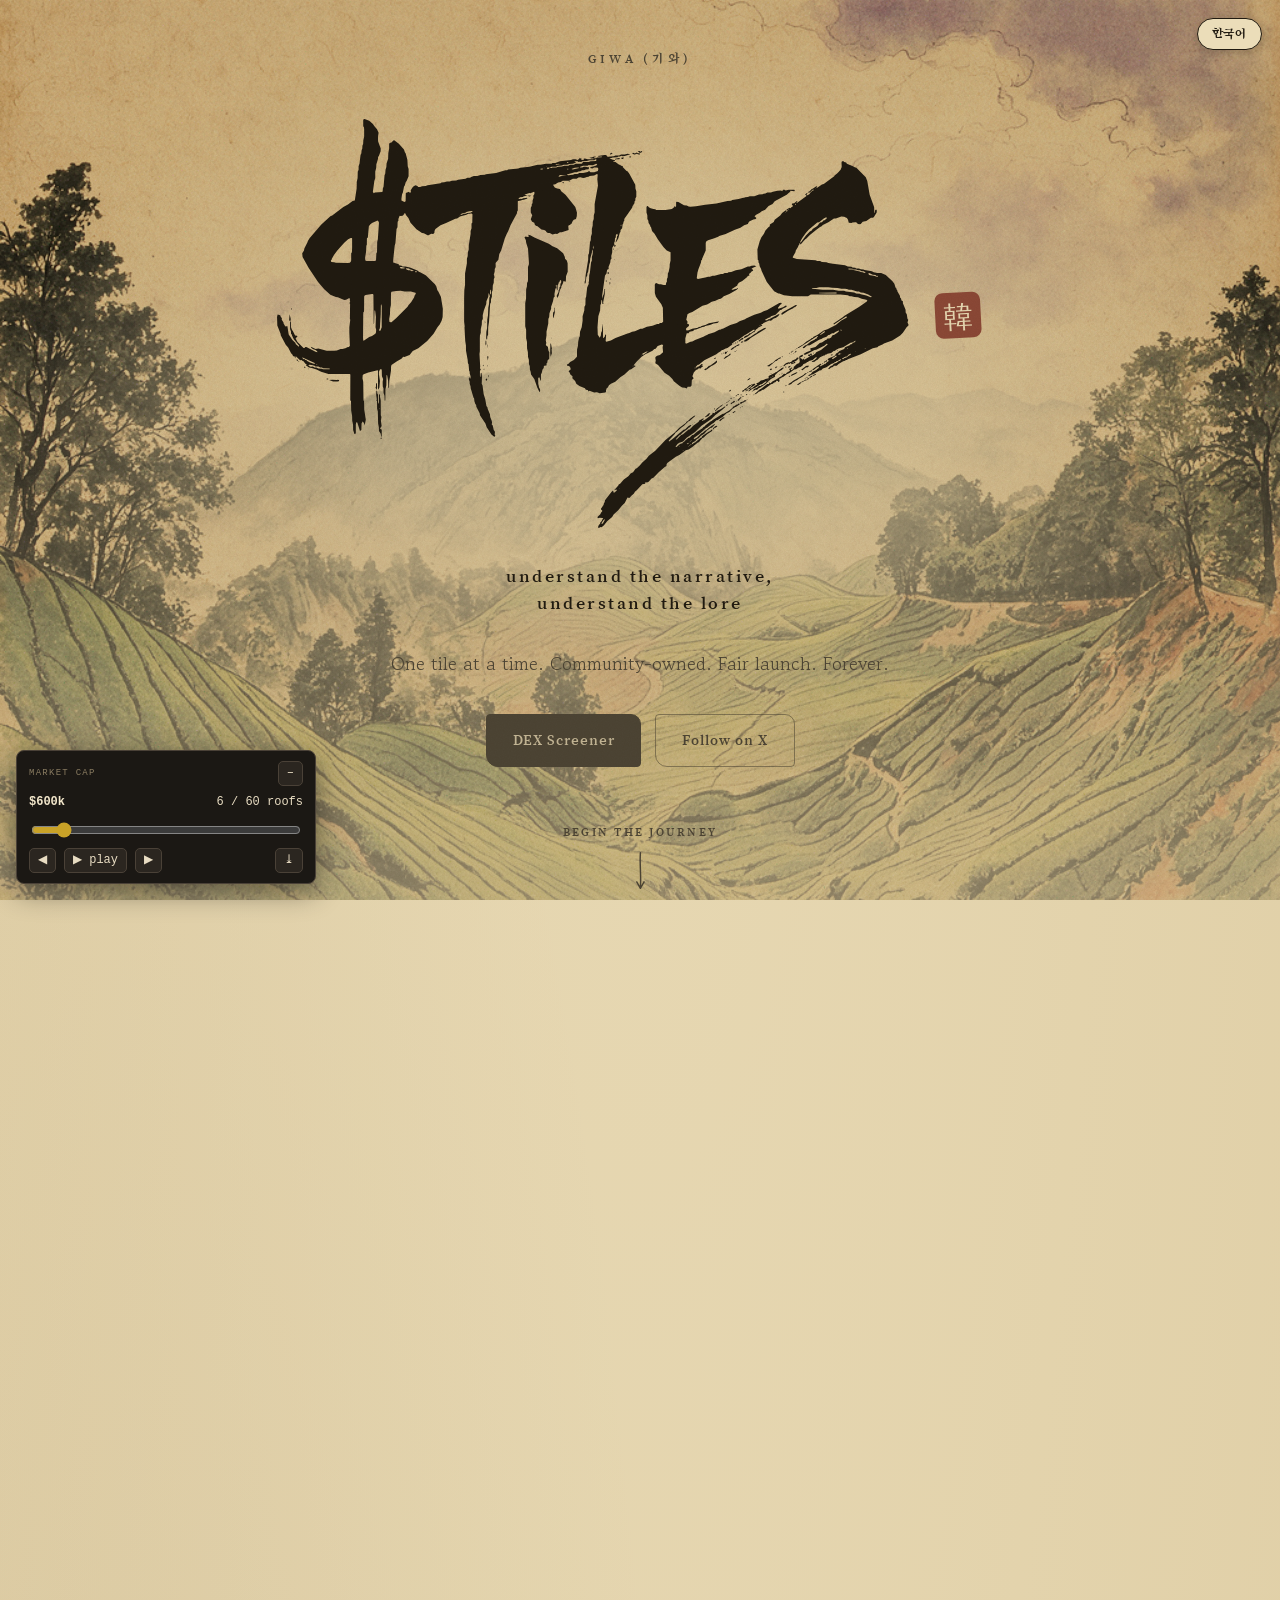
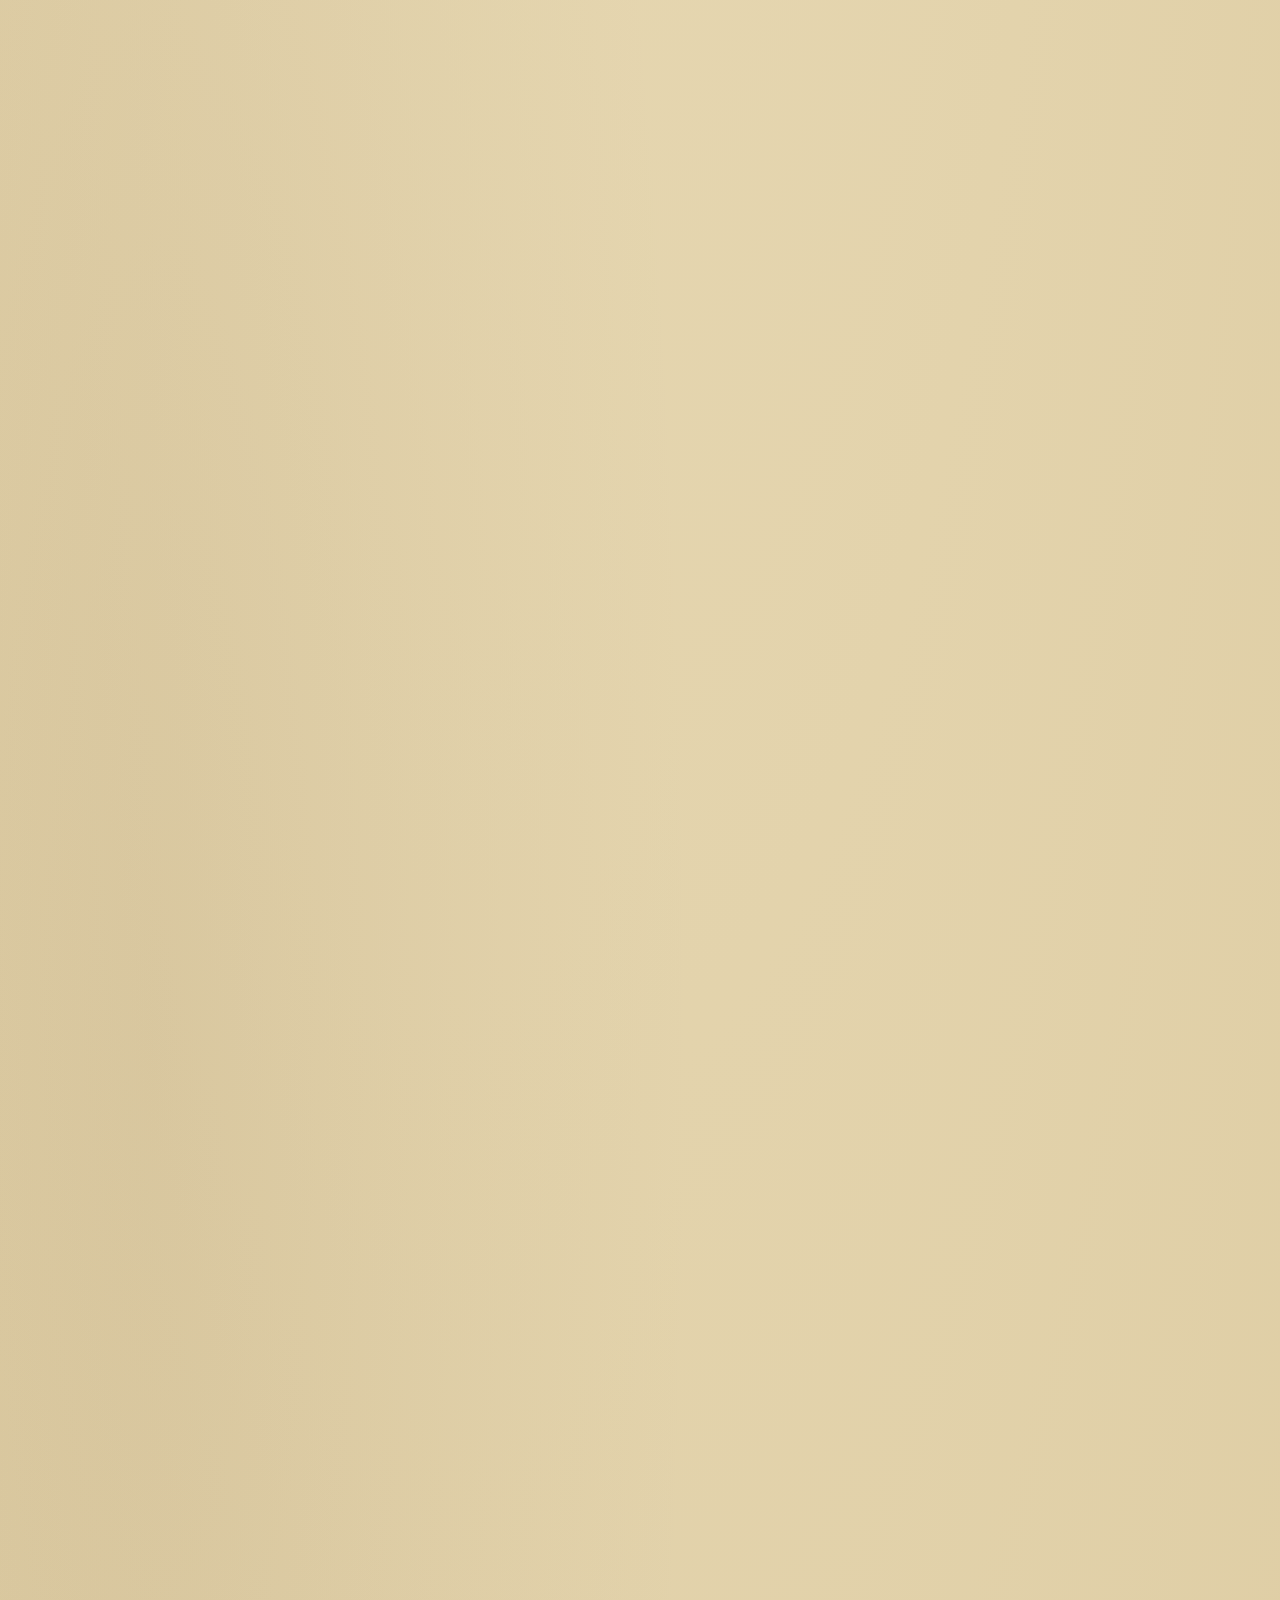
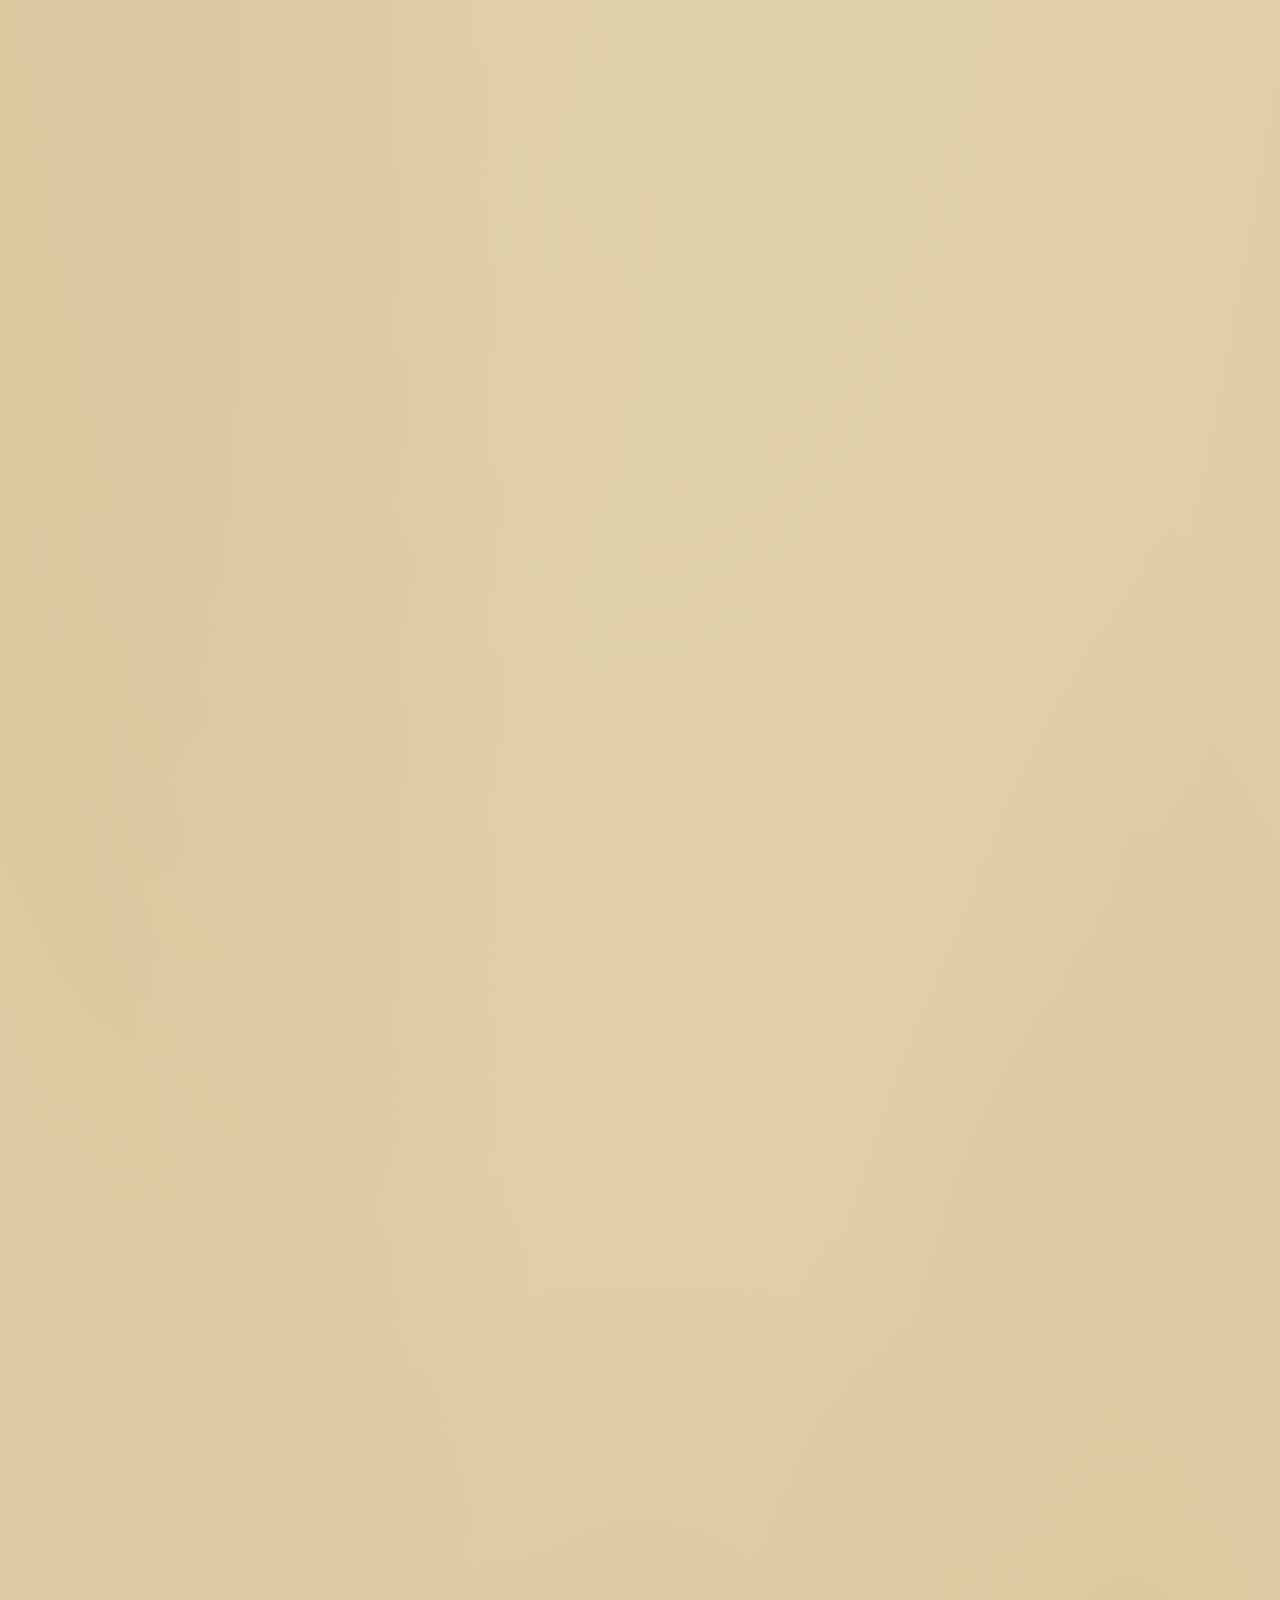
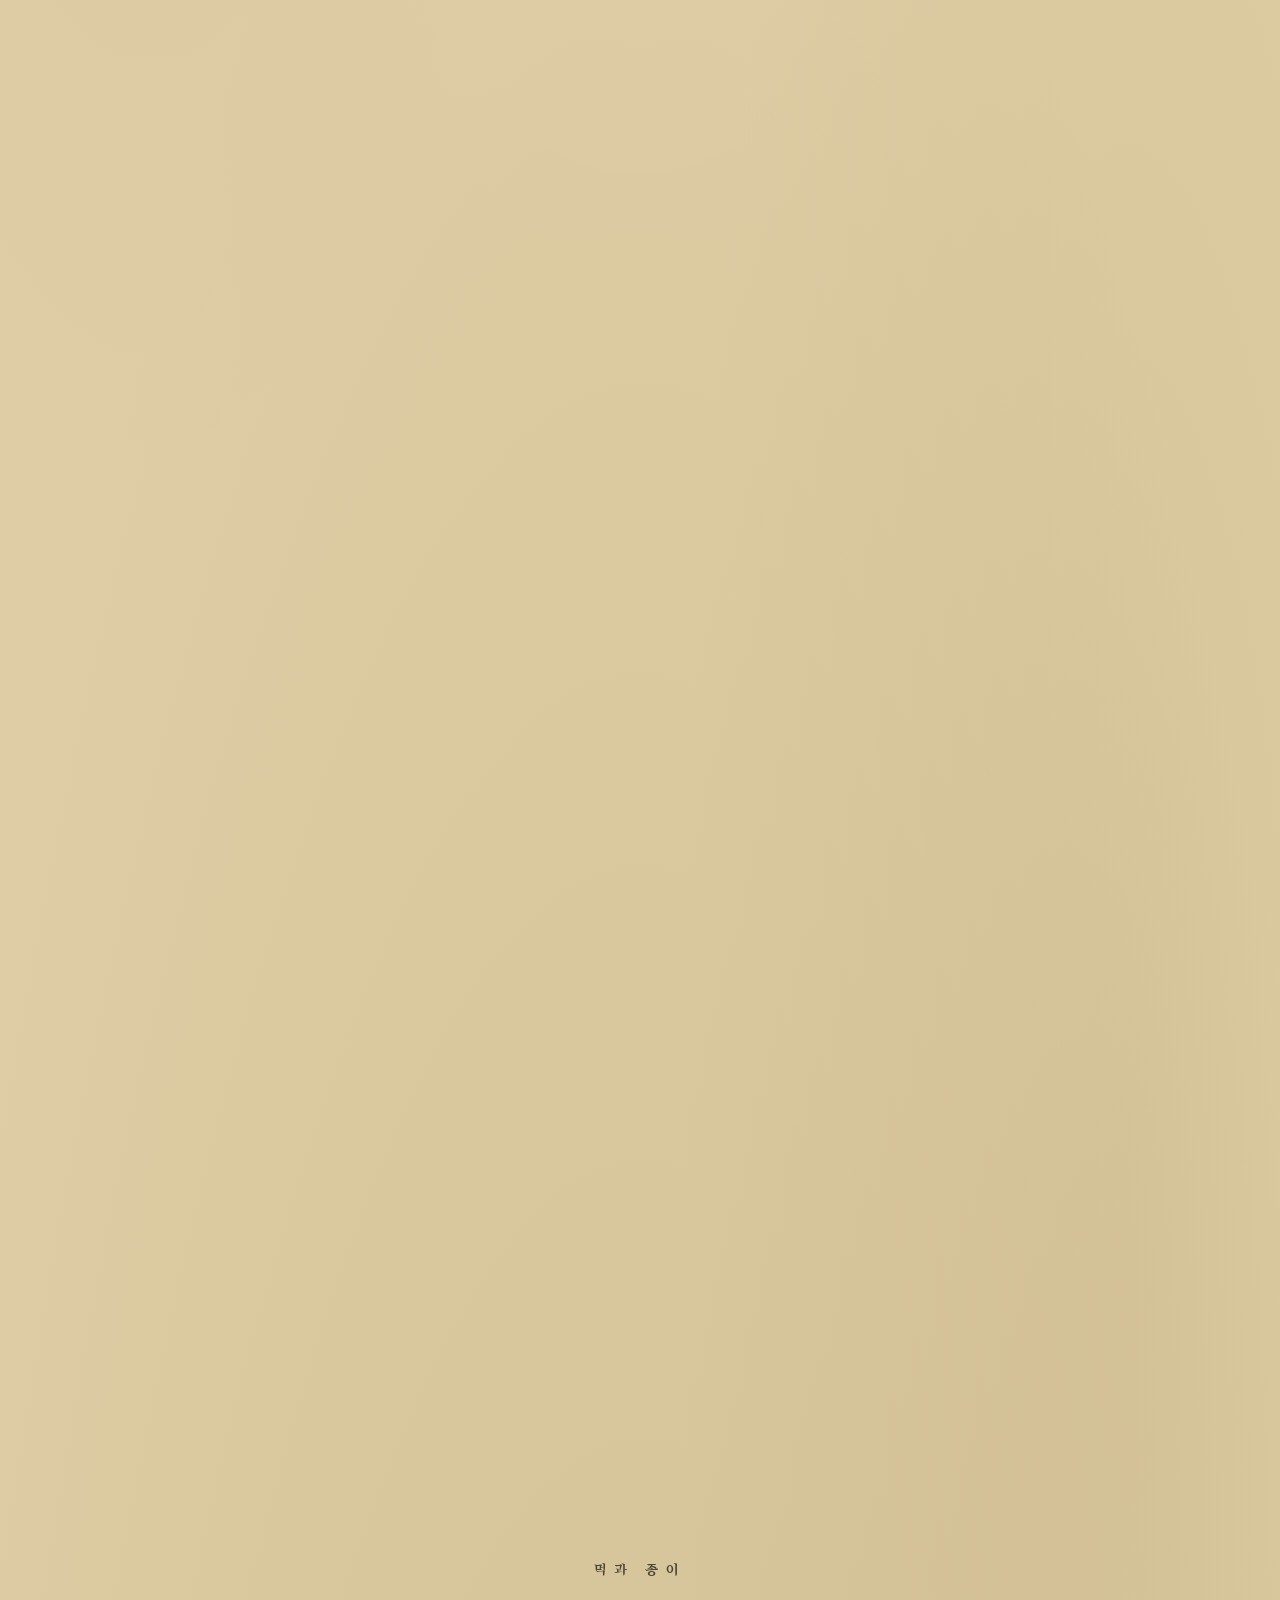
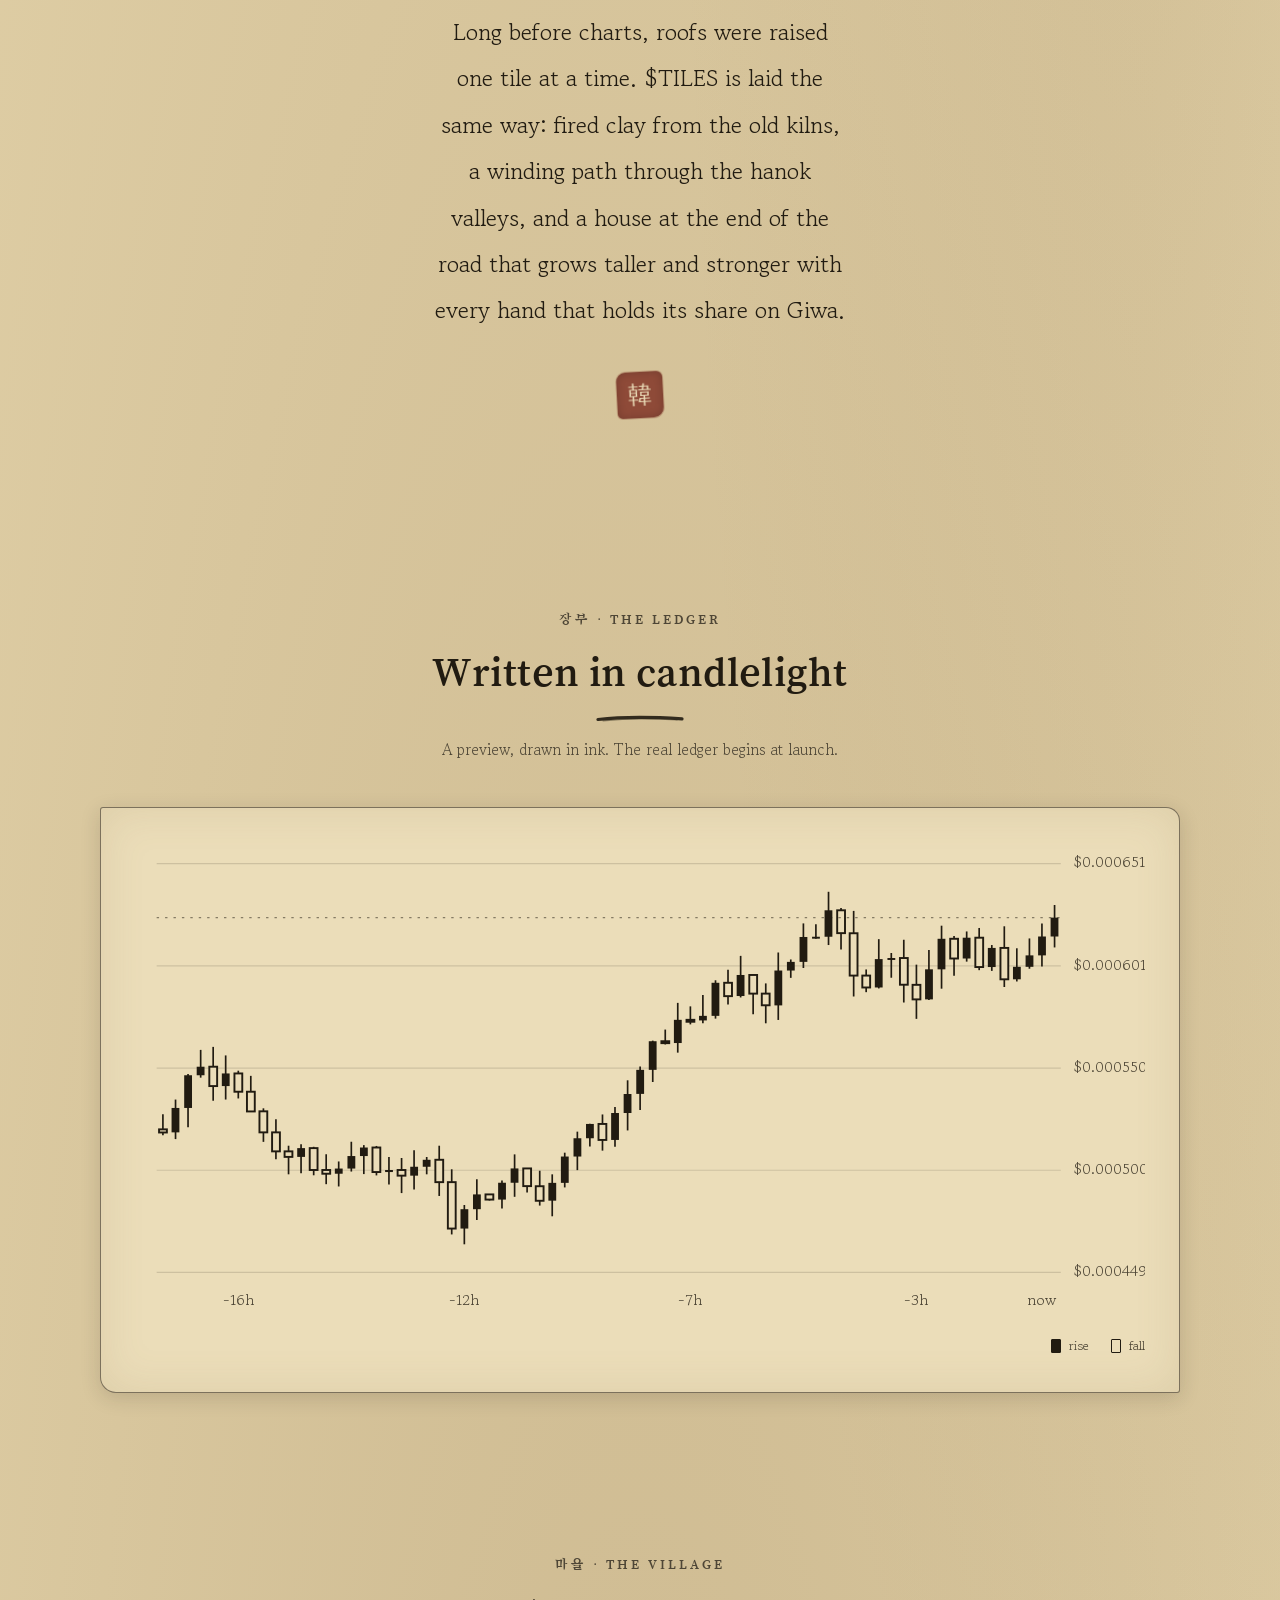
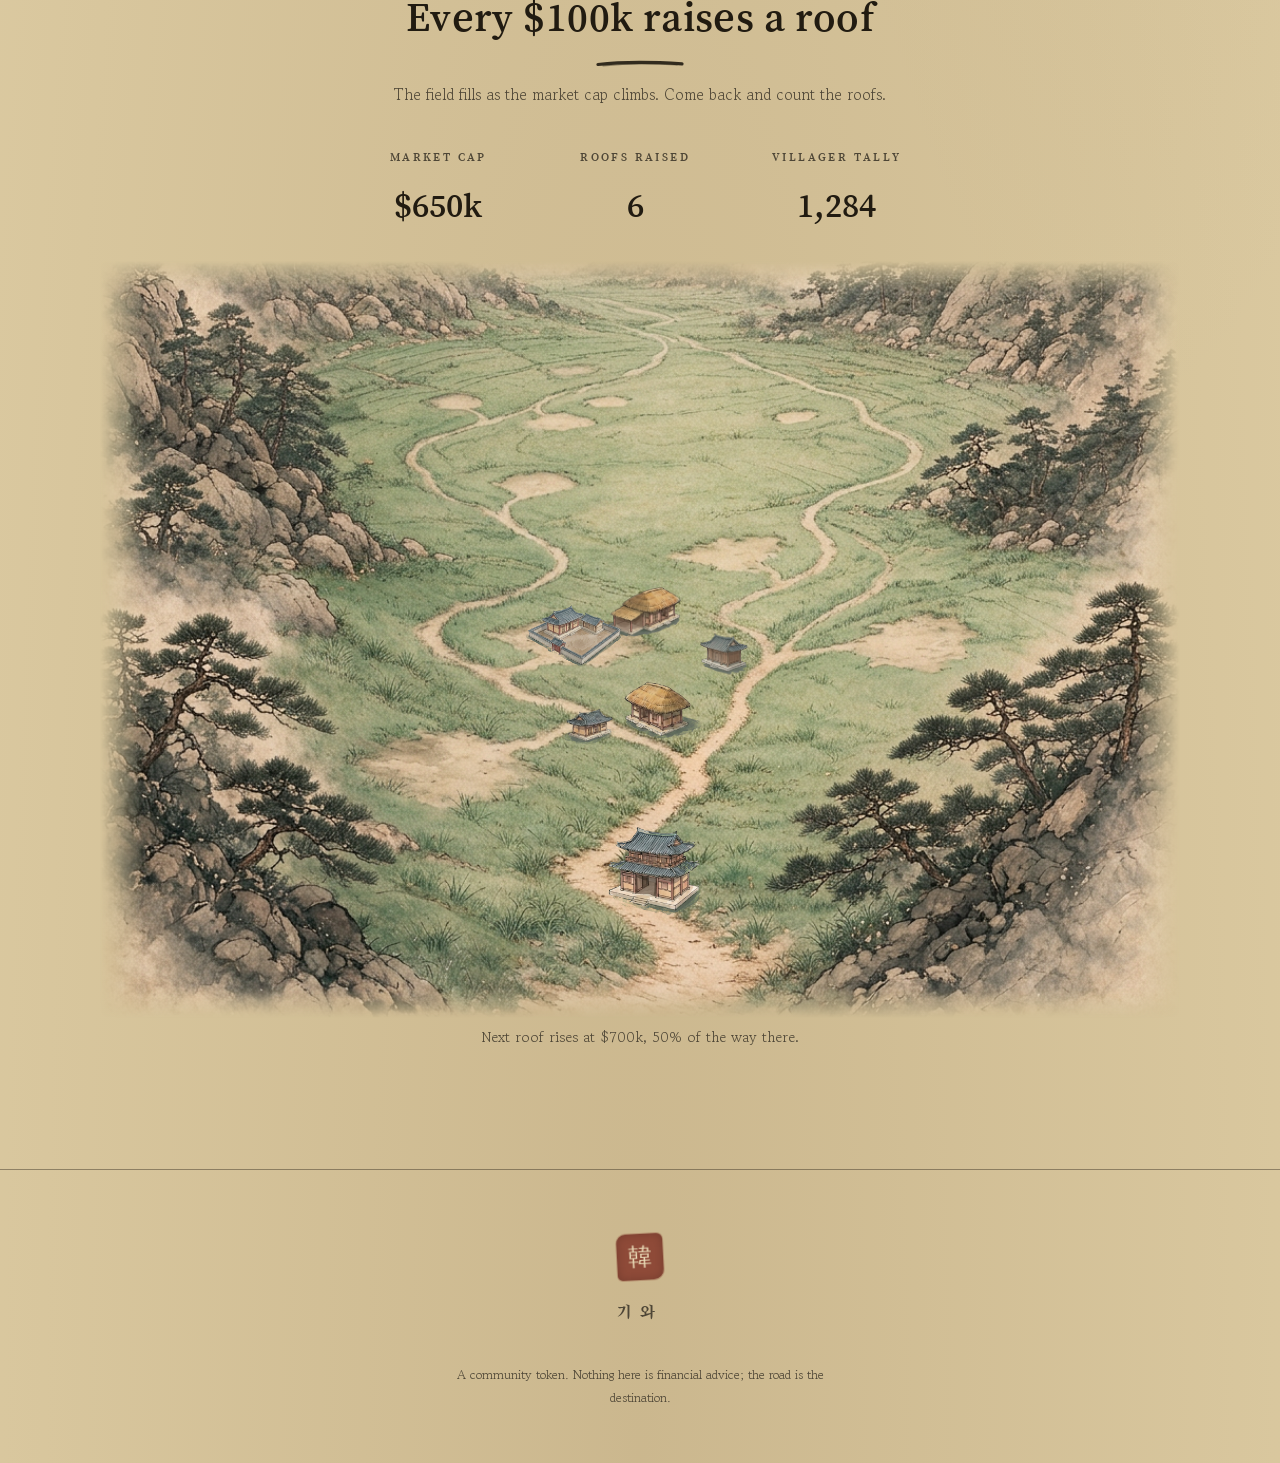
==== commit 5e7f97df: "The title is Zico's own brush lettering, still written stroke by stroke Zico sent the $TiLES he want" ====
--- a/index.html
+++ b/index.html
@@ -246,6 +246,8 @@
      module has run, so the Korean pass lands before first paint and
      before journey.js reads SPOTS. See js/i18n.js. -->
 <script src="js/i18n.js"></script>
+<!-- Zico's $TiLES lettering, traced into its brush strokes (tools/title.js) -->
+<script src="js/title-zico.js"></script>
 <script src="js/hero.js"></script>
 <!-- the crew on the heading — a TEST, off unless ?crew=x|ink -->
 <script src="js/crew.js"></script>
--- a/css/site.css
+++ b/css/site.css
@@ -386,9 +386,21 @@
    painting without an edit — `?mark=460`, `?mark=660`.
 
    The vw ceiling is 84 rather than 74 because six letters need the
-   phone's full measure where two hangul blocks did not. */
+   phone's full measure where two hangul blocks did not.
+
+   2026-09-30, Zico, the other way now that the crew stands on it:
+   *"try again with the lettering being bigger also"* — 760px (caps
+   ~134px, up from ~99) and 92vw on phones (+9.5% there: a phone is
+   width-bound, so the gain is mostly desktop). Measured with the brush
+   letters at 320-1440px wide: still under the eyebrow, over the lore
+   line, seal on screen, no sideways scroll. A new FONT sets its own
+   number here from a cap-height target (~130px on desktop). */
 .hero__title{
-  width: min(var(--mark-w, 560px), 84vw);
+  /* the third term keeps a TALL mark inside the first screen: Zico's
+     lettering (with the S's long tail) is ~1.7:1 where the old letters
+     were ~3.8:1, so at 760px wide it would stand ~450px tall. js/hero.js
+     writes --mark-ar (the box's width/height) from the viewBox. */
+  width: min(var(--mark-w, 760px), 92vw, calc(52svh * var(--mark-ar, 4)));
   margin: 0 auto;
 }
 .hero__title svg{ display: block; width: 100%; height: auto; overflow: visible; }
@@ -397,7 +409,7 @@
    two, so the size comes down to match the box above. */
 .hero__title-fallback{
   font-family: var(--font-display);
-  font-size: clamp(2.2rem, 8vw, 3.6rem);
+  font-size: clamp(2.6rem, 11vw, 5rem);
   letter-spacing: .1em;
 }
 .js .hero__title-fallback{ display: none; }
@@ -1496,25 +1508,14 @@
 }
 .motion-ok .crew.is-in .crew__fig{ opacity: 1; transform: none; }
 
-/* CARRIERS travel: the window slides along the ground line by --trip
-   (in its own widths), fading in as they come out of the mist beyond
-   the $ and out as they reach the ladder. `backwards` holds them
-   invisible through their start delay. Without motion they stand part
-   way along with their load. */
-.crew__fig--walk{ transform: translateX(calc(var(--trip) * var(--rest, 0.4))); }
-.motion-ok .crew.is-in .crew__fig--walk{
-  animation: crew-walk var(--walkdur) linear var(--walkdelay) infinite backwards;
-  animation-play-state: paused;
-}
-.motion-ok .crew--live.is-in .crew__fig--walk{ animation-play-state: running; }
-/* 0-70% is the trip (js/crew.js WALK_SHARE), 70-100% the pause */
-@keyframes crew-walk{
-  0%  { transform: translateX(0);           opacity: 0; }
-  6%  { opacity: 1; }
-  63% { opacity: 1; }
-  70% { transform: translateX(var(--trip)); opacity: 0; }
-  100%{ transform: translateX(var(--trip)); opacity: 0; }
-}
+/* CARRIERS (js/crew.js deliver()) are driven frame by frame from one
+   clock: position, frame and fade are inline styles, so these boxes
+   take no stepping animation, no entrance drop and no transitions —
+   and they stay out of sight until the crew has climbed on. */
+.crew__inner.is-js{ animation: none !important; }
+.crew__fig--js{ transition: none !important; transform: none !important; }
+.motion-ok .crew__fig--js{ opacity: 1; }
+.motion-ok .crew:not(.is-in) .crew__fig--js{ visibility: hidden; }
 
 /* small screens -------------------------------------------------- */
 
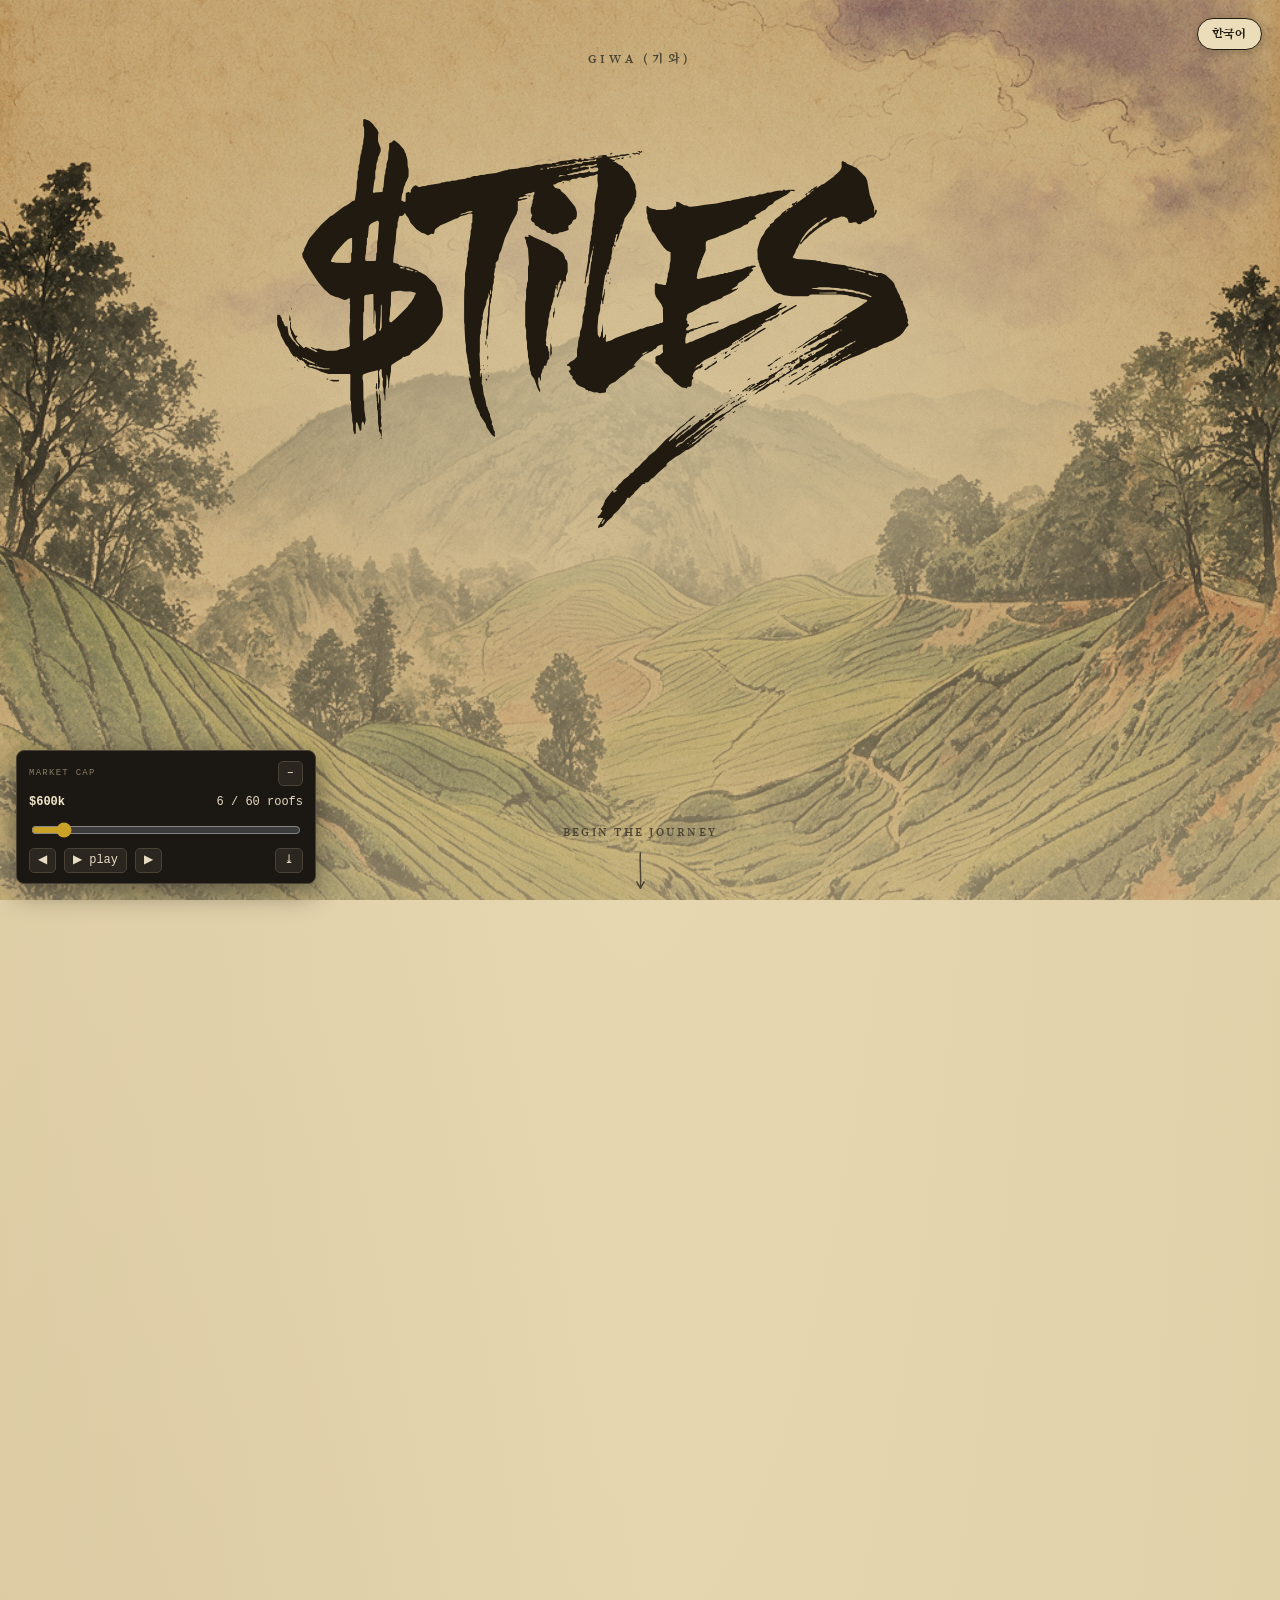
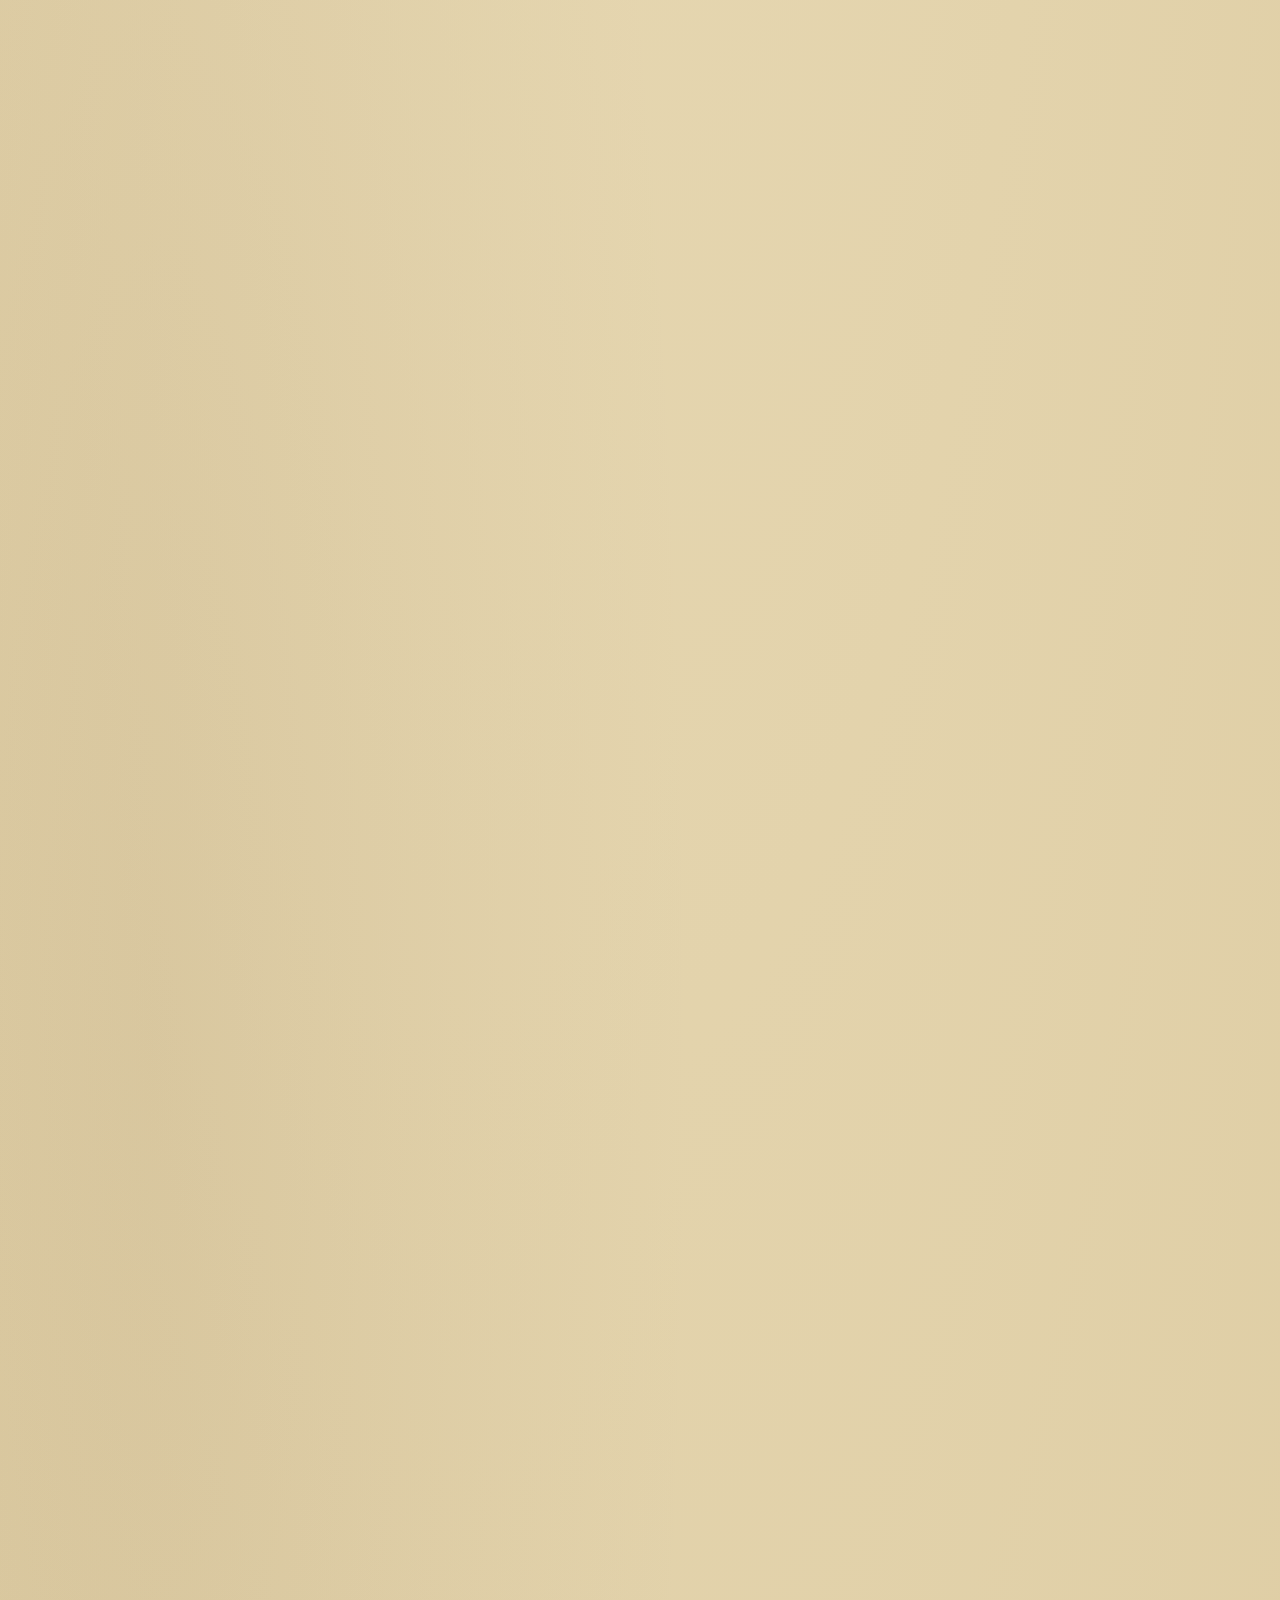
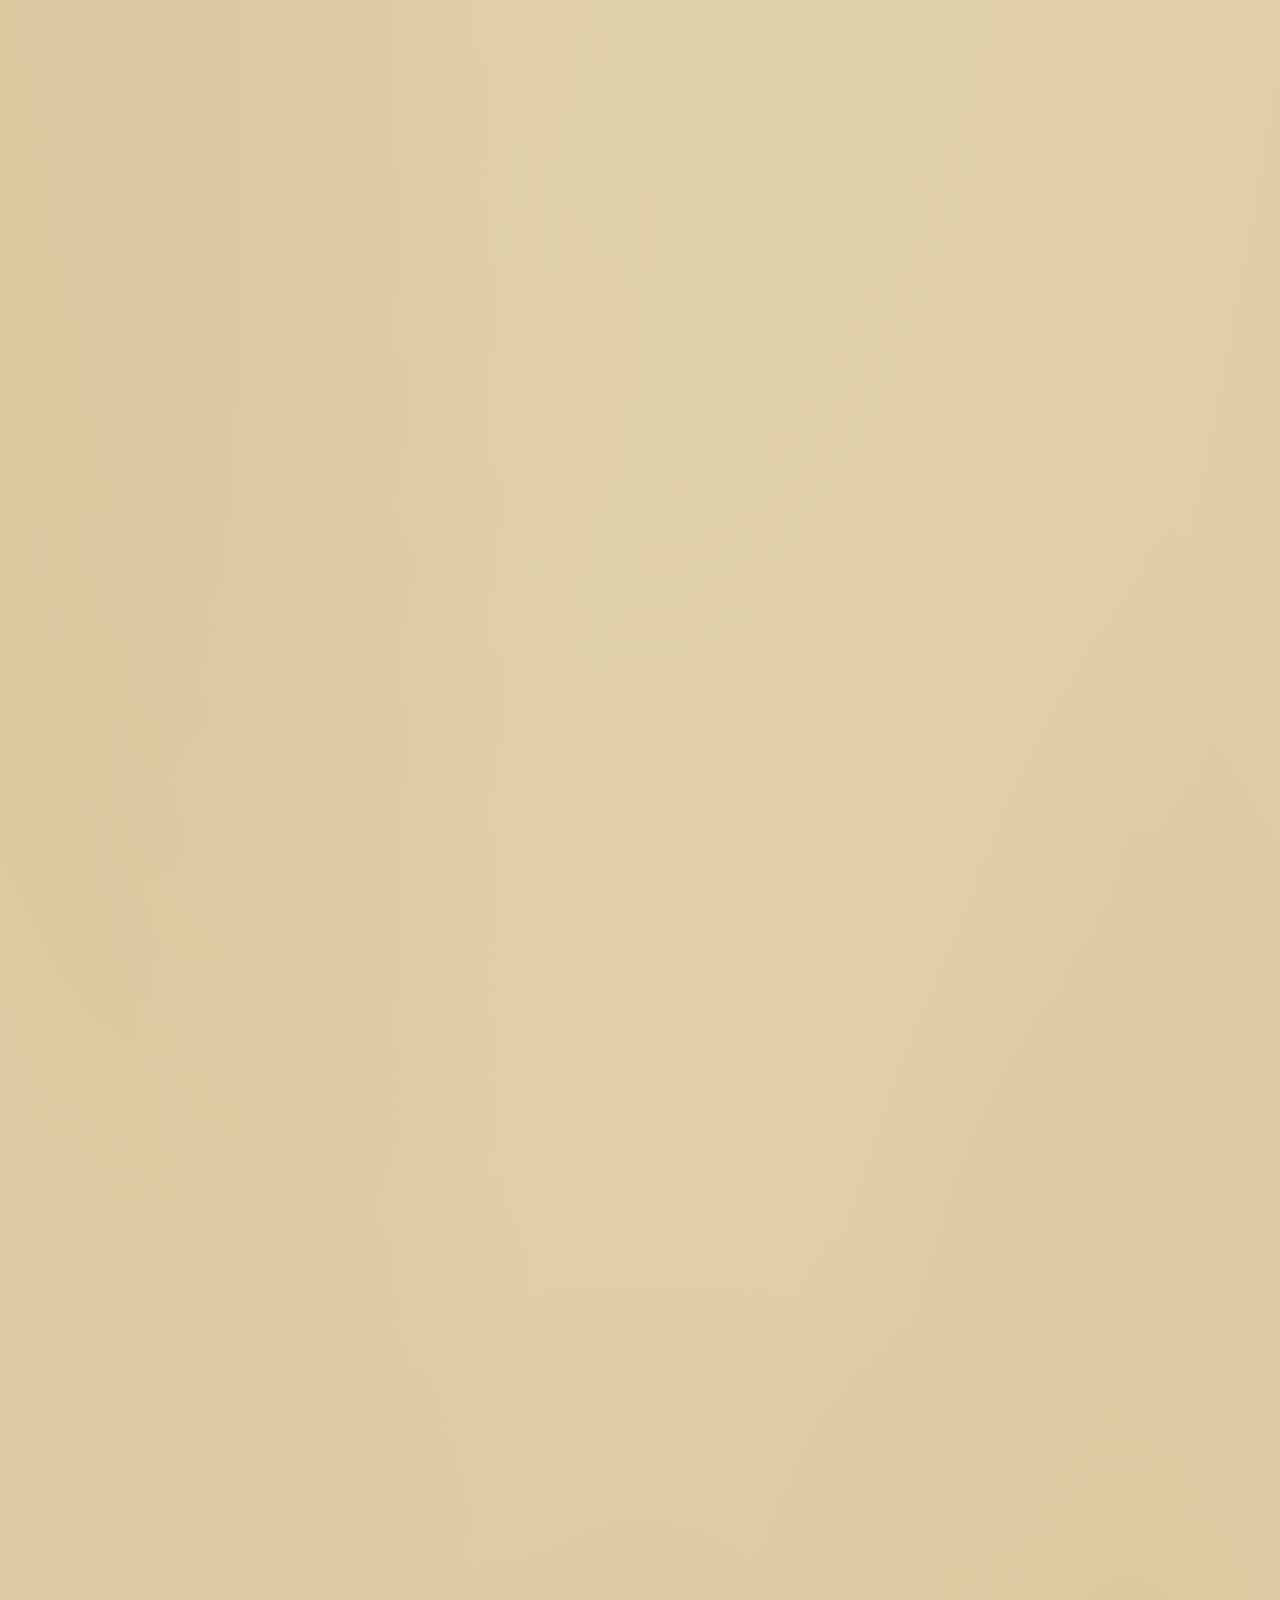
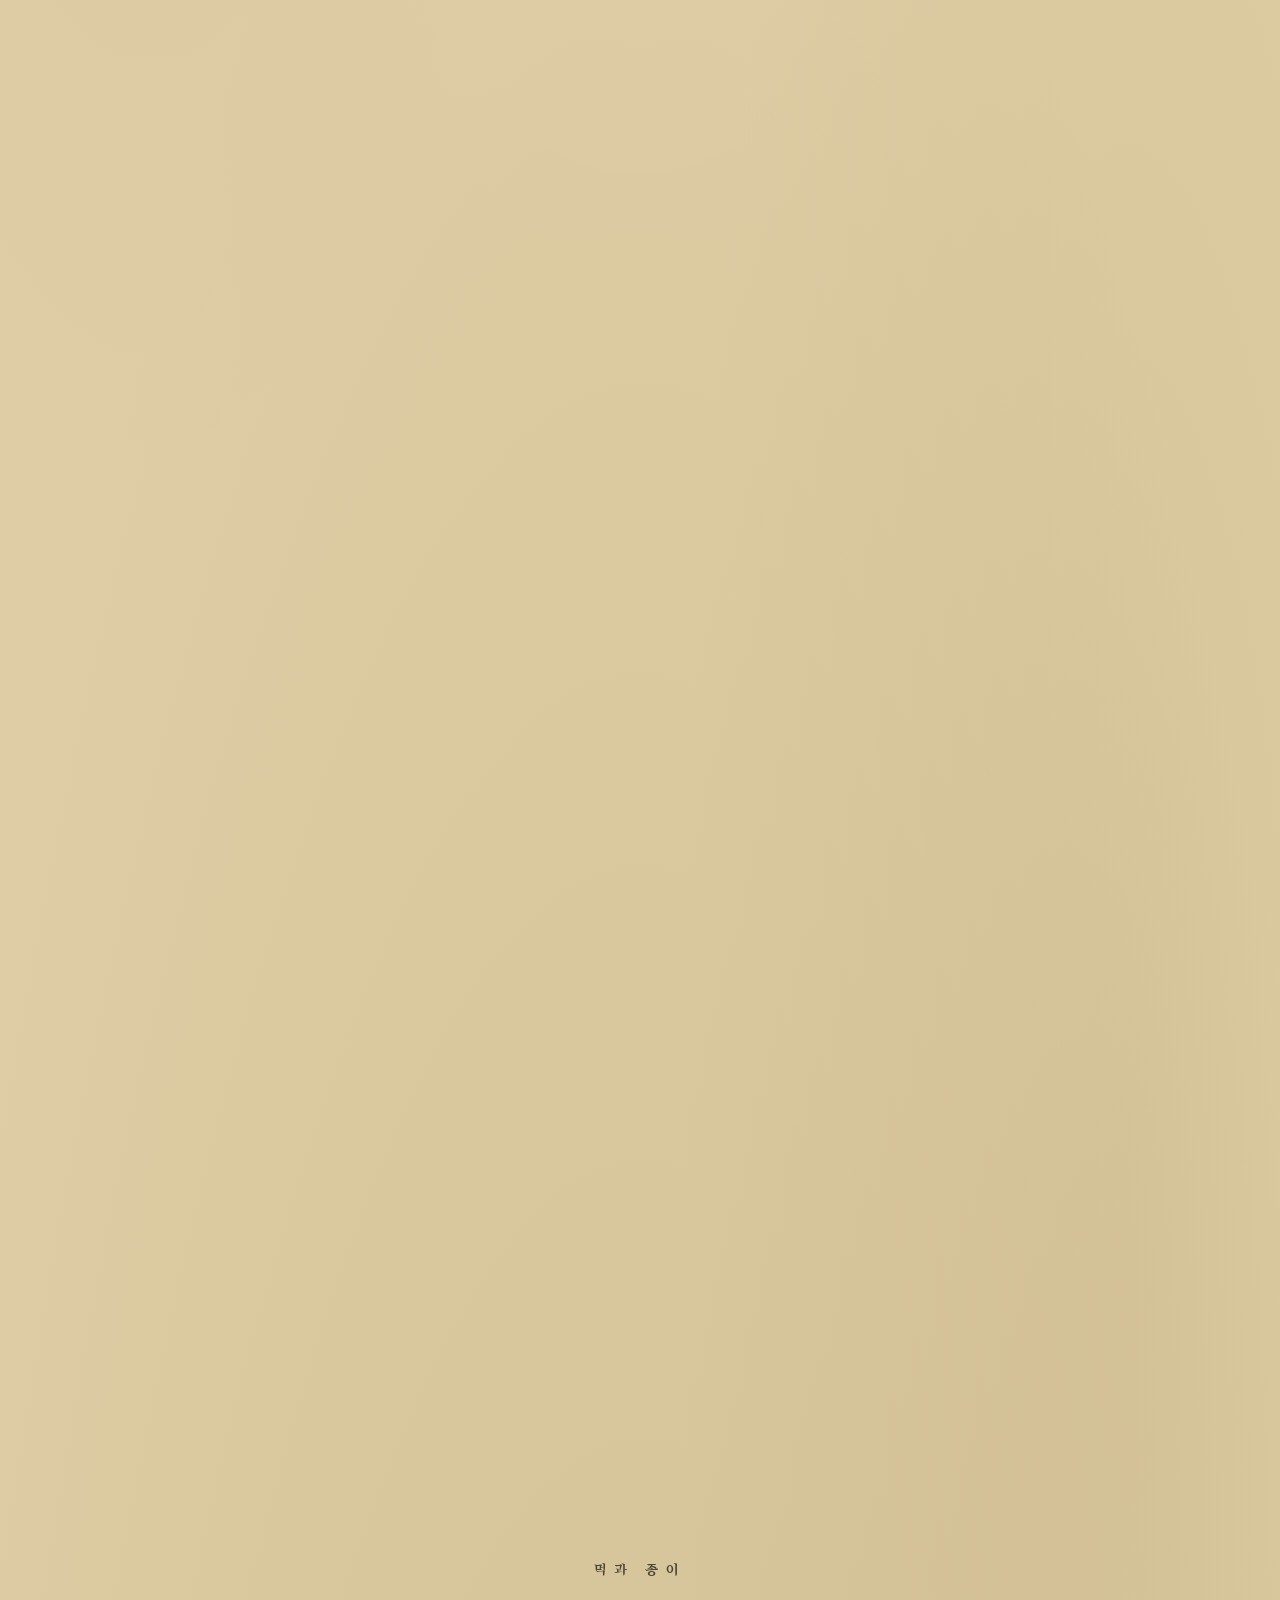
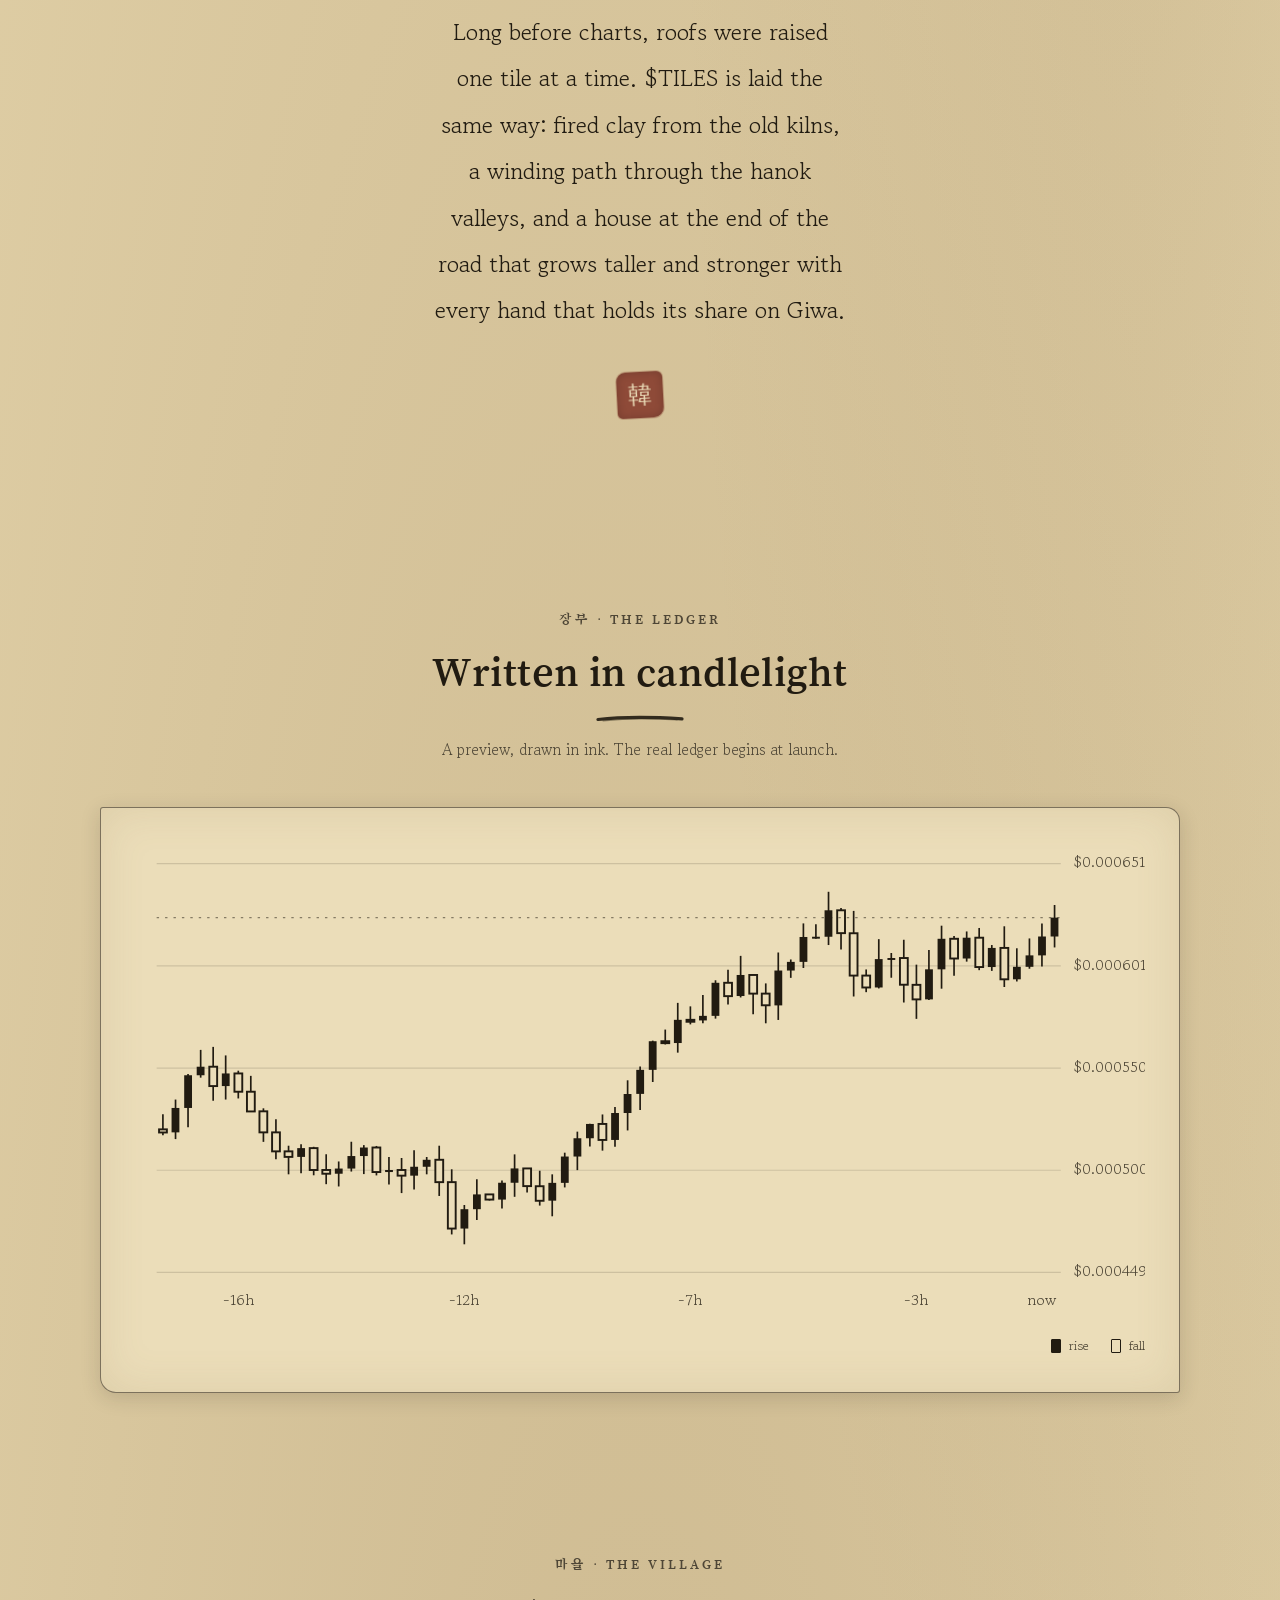
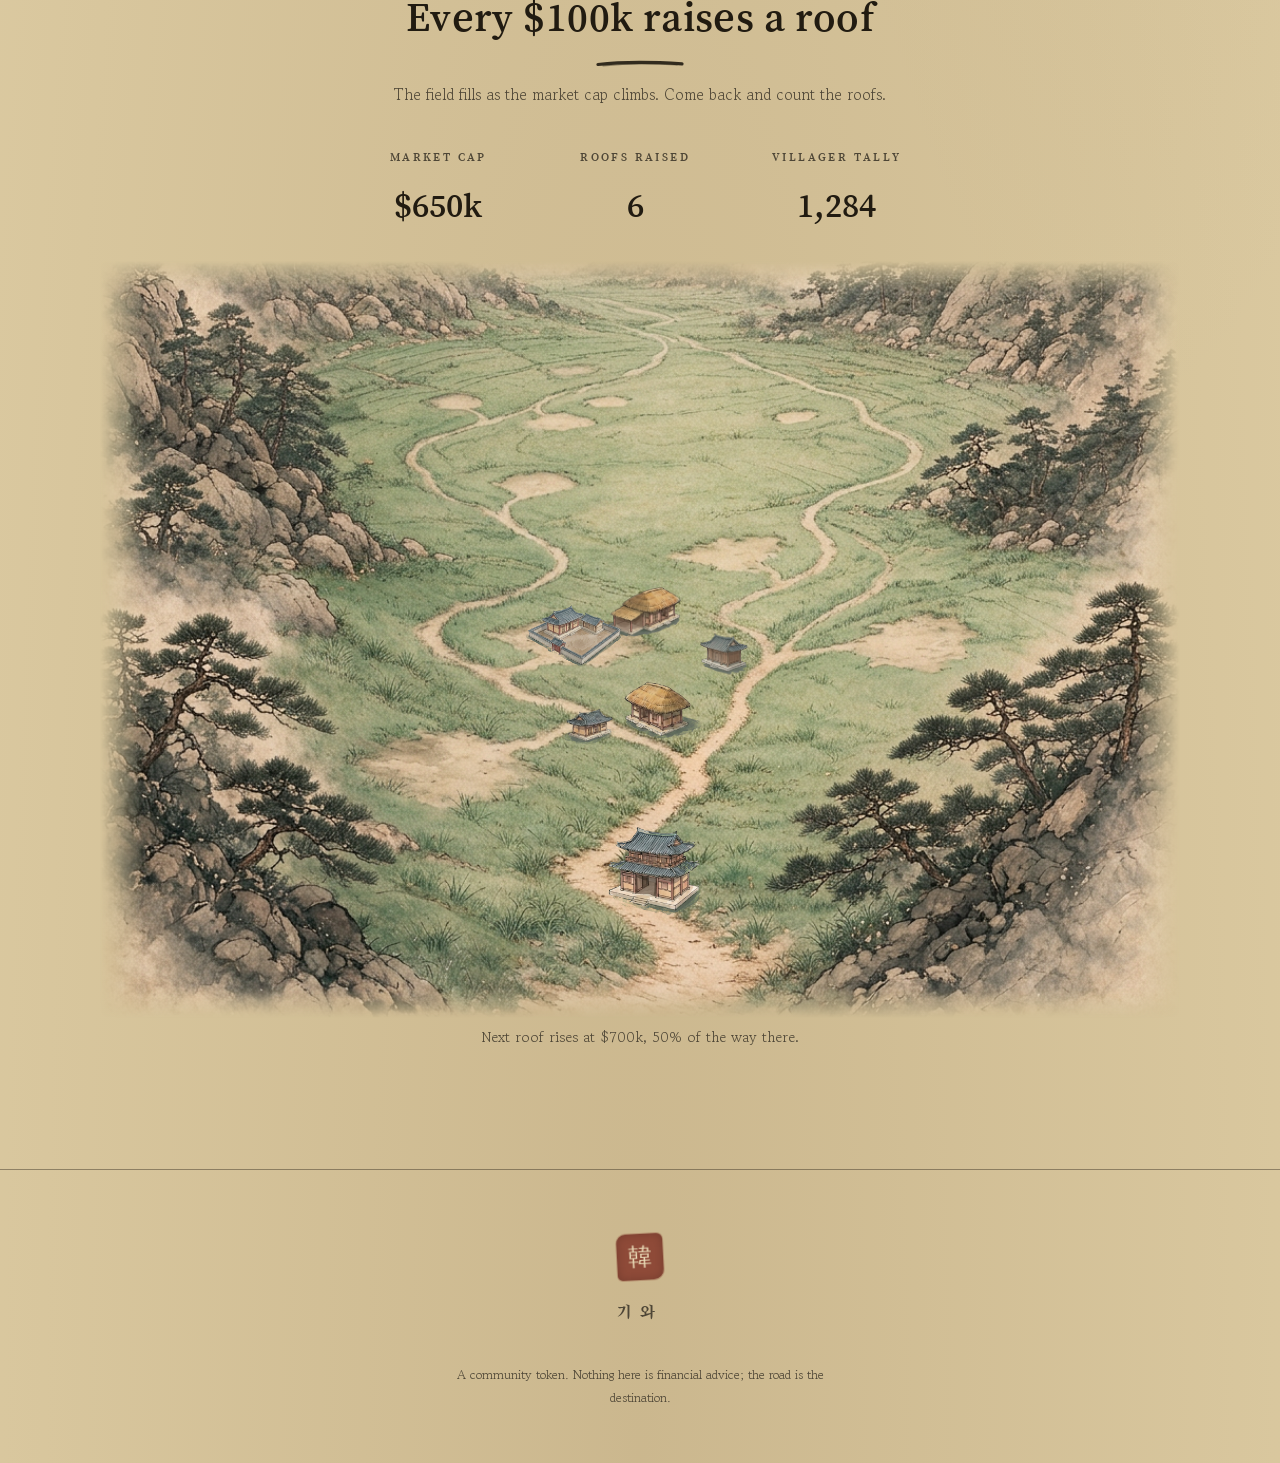
==== commit 3f24879c: "The title is traced brush lettering, still written stroke by stroke" ====
--- a/index.html
+++ b/index.html
@@ -17,7 +17,7 @@
 <script>
 /* Motion gate, before first paint.
 
-   THE OS SETTING IS NO LONGER HONOURED BY DEFAULT. VEN's call,
+   THE OS SETTING IS NO LONGER HONOURED BY DEFAULT. The owner's call,
    2026-08-16, made with the trade-off stated: the animation is most of
    what this page IS — the road you walk, the village that grows — and
    a visitor arriving from a token link who sees four static pictures
@@ -98,7 +98,7 @@
     </div>
 
     <!-- NOT the ticker. The hero DRAWS the ticker as strokes above; this
-         line is the lore line (VEN, 2026-08-29). js/main.js deliberately
+         line is the lore line (the owner, 2026-08-29). js/main.js deliberately
          does not target it — see the note there before wiring anything
          into #heroLore. -->
     <p class="hero__lore reveal" id="heroLore" data-i18n="hero.lore">understand the narrative, understand the lore</p>
@@ -132,7 +132,7 @@
      remove the stage and the head and build their own. The four
      paintings are wired in js/journey.js (SPOTS[i].img) and are shared
      by all three; the inline ink buildings there are the placeholder
-     shown until each painting loads. HANDOFF §5 + §9r.
+     shown until each painting loads.
 ================================================================= -->
 <section class="journey" id="journey" aria-label="The journey through four places in Korea">
   <div class="journey__sticky">
@@ -151,7 +151,7 @@
 </section>
 
 <!-- ================================================================
-     MANIFESTO — PLACEHOLDER COPY. Replace with Zico's text when it
+     MANIFESTO — PLACEHOLDER COPY. Replace with the client's text when it
      arrives; keep it to a few sentences, the section is meant to
      breathe.
 ================================================================= -->
@@ -246,8 +246,8 @@
      module has run, so the Korean pass lands before first paint and
      before journey.js reads SPOTS. See js/i18n.js. -->
 <script src="js/i18n.js"></script>
-<!-- Zico's $TiLES lettering, traced into its brush strokes (tools/title.js) -->
-<script src="js/title-zico.js"></script>
+<!-- The client's $TiLES lettering, traced into its brush strokes (tools/title.js) -->
+<script src="js/title-traced.js"></script>
 <script src="js/hero.js"></script>
 <!-- the crew on the heading — a TEST, off unless ?crew=x|ink -->
 <script src="js/crew.js"></script>
@@ -260,7 +260,7 @@
 
 <!-- TEMPORARY, AND DELIBERATELY SO. The market-cap slider lets a
      visitor watch the village grow, because a still field never says
-     that it does. VEN, 2026-08-16: it ships until the token is live,
+     that it does. The owner, 2026-08-16: it ships until the token is live,
      then comes out in one pass and a price feed takes its place
      through the same window.HANOK.setVillage() door. Delete this line
      and the two others named at the top of js/preview.js.
--- a/css/site.css
+++ b/css/site.css
@@ -15,7 +15,7 @@
 
   --font-display: "Song Myung", "Times New Roman", serif;
   --font-body:    "Gowun Batang", Georgia, serif;
-  /* the hand that writes the ENGLISH on the map (VEN, 2026-08-27: "a
+  /* the hand that writes the ENGLISH on the map (the owner, 2026-08-27: "a
      handwritten font ... applied to all text in the journey section",
      then, of Nanum Pen Script: "I dont like this 'handwritten' font,
      try another one. and revert the font of the korean characters").
@@ -246,7 +246,7 @@
 
 /* The pill is fixed to the WINDOW, and on a phone the journey's note
    band is at the bottom of it — so the pill printed itself over the
-   last line of Zico's copy (VEN's screenshot, 2026-08-25). It steps
+   last line of the client's copy (the owner's screenshot, 2026-08-25). It steps
    over the band while the band is standing and drops back the moment
    the journey lets go. --jnote-h is published by measure() in
    js/journey.js and is 0px everywhere the band is display:none, so
@@ -374,7 +374,7 @@
    Set the size HERE when the wordmark changes, not in hero.js.
 
    Sized for $TILES since 2026-08-30, and the size is the ask, not a
-   side effect: Zico wanted the mark smaller than the hangul it
+   side effect: the client wanted the mark smaller than the hangul it
    replaced — *"Doesnt need to be that big."* 기와 drew 181px-tall
    glyphs in a 460px box; $TILES at 560 draws ~88px caps in a box
    that is only 100px wider, so the mark reads as a wordmark rather
@@ -388,7 +388,7 @@
    The vw ceiling is 84 rather than 74 because six letters need the
    phone's full measure where two hangul blocks did not.
 
-   2026-09-30, Zico, the other way now that the crew stands on it:
+   2026-09-30, the client, the other way now that the crew stands on it:
    *"try again with the lettering being bigger also"* — 760px (caps
    ~134px, up from ~99) and 92vw on phones (+9.5% there: a phone is
    width-bound, so the gain is mostly desktop). Measured with the brush
@@ -396,7 +396,7 @@
    line, seal on screen, no sideways scroll. A new FONT sets its own
    number here from a cap-height target (~130px on desktop). */
 .hero__title{
-  /* the third term keeps a TALL mark inside the first screen: Zico's
+  /* the third term keeps a TALL mark inside the first screen: the client's
      lettering (with the S's long tail) is ~1.7:1 where the old letters
      were ~3.8:1, so at 760px wide it would stand ~450px tall. js/hero.js
      writes --mark-ar (the box's width/height) from the viewBox. */
@@ -427,7 +427,7 @@
    ink weight rather than by size: spaced and full-strength --ink here,
    unspaced and --ink-soft there.
 
-   Scaled down once more at VEN's word, 2026-08-29. 34ch is kept
+   Scaled down once more at the owner's word, 2026-08-29. 34ch is kept
    deliberately: it is the width that breaks the line at its own comma
    ("understand the narrative," / "understand the lore") instead of
    mid-clause.
@@ -725,7 +725,7 @@
    see the block comment in js/journey.js for why that split exists. */
 
 .journey--map{
-  /* Three journeys and no dwells (since 2026-08-20 part 3 the camera
+  /* Three journeys and no dwells (since 2026-08-20 the camera
      never stops — see DWELL in js/journey.js). At 560vh the scrollable
      part is 460vh, ~153vh of scrolling per leg, and every vh of it
      moves the camera. It was 640vh when ~a third of the section was
@@ -740,11 +740,11 @@
      keeping their 460vh. */
   height: 590vh;
 }
-/* NO opaque background on the sticky — load-bearing absence (part 9).
+/* NO opaque background on the sticky — load-bearing absence.
    The entry dissolve slides the semi-transparent map up OVER the
    hero's fixed landscape; a paper background here sat between them,
    so the pre-pin viewport read as a blank slab instead of a
-   cross-dissolve (VEN's screenshot). The sheet itself covers the
+   cross-dissolve (the owner's screenshot). The sheet itself covers the
    sticky edge-to-edge once drawn (its zoom is cover-floored), so
    nothing is lost by the transparency. */
 
@@ -767,7 +767,7 @@
    SECOND overflow:hidden here wraps the camera's 2960x5304 layer in
    another clip, and with .jmap's entry mask over the top of it that
    was enough to hang the renderer outright on load. Same family of
-   trap as the two blend dropouts in HANDOFF §7 and the note on
+   trap as the two blend dropouts and the note on
    .jmap__sheet above: this layer is far too big to be given any
    compositing work that is not strictly needed. */
 .jmap__view{
@@ -802,7 +802,7 @@
      Measured, because it looked like one: at p=0.20 (zoom 1.0, layer
      1600x2867) the sheet painted; at p=0.07 (zoom 1.85) it did not,
      and setting mixBlendMode to normal brought it straight back. Same
-     family of trap as the two blend dropouts in HANDOFF §7.
+     family of trap as the two blend dropouts in
 
      The marriage is done by .jmap__tone instead, which is one
      viewport in size — about a twenty-third of the area — and blends
@@ -826,7 +826,7 @@
   overflow: visible;
 }
 
-/* The road ahead as FOOTSTEPS (default since part 10) — small ink
+/* The road ahead as FOOTSTEPS (the default) — small ink
    prints a stride apart, alternating sides, each turned to where the
    road goes. Geometry is generated in js/journey.js from the same
    arc-length table the camera uses; prints vanish under the inked
@@ -834,7 +834,7 @@
 .jmap__steps ellipse{
   fill: var(--ink-soft);
   /* .42 until 2026-08-27. On the cleared paper the prints were the
-     only thing that said where the path went, and at .42 VEN could
+     only thing that said where the path went, and at .42 the owner could
      not see it: "make it obvious where the path is or reduce the size
      of each clearing." Darker prints, and the dotted line under them
      (.jmap__road--under) — the clearings stay. */
@@ -877,8 +877,7 @@
   stroke-linecap: round;
 }
 
-/* The place names, written onto the sheet (default since 2026-08-20
-   part 2 — the info cards are gone unless ?info=1). The glyphs are the
+/* The place names, written onto the sheet (default since 2026-08-20 — the info cards are gone unless ?info=1). The glyphs are the
    display face; the HANDWRITING is the label's mask, a serpentine
    brush stroke revealed by dashoffset — see the label block in
    js/journey.js. Sized per viewport by measure(), not here. */
@@ -897,7 +896,7 @@
   text-transform: uppercase;
   opacity: .8;
 }
-/* Zico's note on the sheet, under the caption. Sentence case and no
+/* The client's note on the sheet, under the caption. Sentence case and no
    tracking — it is prose, not a map label, and the caption above it
    keeps the small-caps job. Slightly lighter than the caption so the
    name still leads. */
@@ -915,9 +914,9 @@
    on a note here, not the name of the place, so its tracking eases to
    fit the box the tool cleared for it */
 .jmap__enlab--phone .jmap__en{ letter-spacing: .12em; }
-/* THE HAND (VEN, 2026-08-27). The caption and the note in a
+/* THE HAND (the owner, 2026-08-27). The caption and the note in a
    handwriting face — the Korean name stays in the display serif, at
-   VEN's ask — and the caption set as a line of that hand rather than
+   the owner's ask — and the caption set as a line of that hand rather than
    tracked small caps, which a pen does not do. `.jmap--hand` is on by
    default (Caveat); `.jmap--hand-2` / `-3` are Kalam and Patrick Hand;
    `?hand=0` is the serif as before. See --font-hand. */
@@ -930,9 +929,9 @@
   letter-spacing: .02em;
 }
 
-/* ZICO'S COPY, SECOND HOME — a band under the map.
-
-   The sheet is where it lives on a desktop (VEN: *"I liked how it was
+/* THE CLIENT'S COPY, SECOND HOME — a band under the map.
+
+   The sheet is where it lives on a desktop (the owner: *"I liked how it was
    before"*). But the sheet block is sized off the LABEL scale, and
    that scale floors at 34px: on a 390px phone the block would be a
    quarter of the sheet's width while its own text fell to about 7px.
@@ -943,7 +942,7 @@
    A BAND IN THE FLOW, NOT A WASH ON TOP. It used to be absolutely
    positioned over the bottom of the map with a translucent gradient
    behind it, and on a phone that put every word over mountains,
-   terraced fields or roofs — the three things VEN circled in red on
+   terraced fields or roofs — the three things the owner circled in red on
    2026-08-25. There is no position on this sheet that fixes that: at
    phone width the map covers the screen edge to edge, so the only
    clean paper is paper the map does not reach. Hence a real band,
@@ -1004,7 +1003,7 @@
   margin-bottom: .35rem;
 }
 /* The one place seal red is allowed outside the hero and footer
-   stamps: a map marker IS a stamp. §4. */
+   stamps: a map marker IS a stamp. */
 .jmap__seal rect{ fill: var(--seal); }
 .jmap__seal text{
   fill: var(--paper-light);
@@ -1016,8 +1015,7 @@
   text-anchor: middle;
 }
 
-/* The vistas — the four paintings, back by request (VEN 2026-08-20
-   part 4): just the place, no copy, fading up as you arrive on it and
+/* The vistas — the four paintings, back by request (the owner, 2026-08-20): just the place, no copy, fading up as you arrive on it and
    away as you leave. Screen-pinned so they never scale with the
    camera; left side against the marker's right-of-centre focus. The
    keyed treatment means no card edge — the painting sits straight on
@@ -1059,13 +1057,13 @@
   z-index: 2;
 }
 
-/* ---- the copy column — ?info=1 ONLY since 2026-08-20 part 2 --------
-   VEN removed the per-location information; this block serves the way
+/* ---- the copy column — ?info=1 ONLY since 2026-08-20 --------
+   The owner removed the per-location information; this block serves the way
    back. Pinned to the screen rather than to the sheet: it must not
    scale with the camera, so it lives outside .jmap__cam. The wash is a
    gradient rather than a card edge: a hard-edged panel over a painting
    is the exact thing the journey's paintings were treated to avoid
-   (§6, "glossy tiles pasted onto the landscape"). */
+   ("glossy tiles pasted onto the landscape"). */
 .jmap__cards{
   position: absolute;
   top: 0; left: 0; right: 0; bottom: 0;
@@ -1271,7 +1269,7 @@
 
 /* A painting on parchment dropped into a 1080px box shows its own four
    edges against the page — the same trap as the journey's untreated
-   panels (HANDOFF §5, ?panels=). Feather them so the plate reads as a
+   panels (?panels=). Feather them so the plate reads as a
    drawing ON the sheet rather than a tile pasted onto it. Two linear
    masks intersected: a radial would pull the corners in too far and
    crop the field. Only applied once the art is up (.has-art), so the
@@ -1394,7 +1392,7 @@
    an IntersectionObserver in village.js) and motion is allowed.
    The bezier is the smoothing: the ride starts at a drift and
    decelerates the whole way, like a bubble losing its push — `linear`
-   travelled at one speed and stopped dead, which is what VEN read as
+   travelled at one speed and stopped dead, which is what the owner read as
    not smooth. It applies per keyframe segment, and the transform runs
    0%..17% as ONE segment (the middle keyframes only touch opacity), so
    the whole rise is a single eased gesture. */
@@ -1459,7 +1457,7 @@
 }
 
 /* THE CREW (js/crew.js, crew-test branch) ------------------------
-   Zico's villagers sat on the tops of the letters. The layer is laid
+   The client's villagers sat on the tops of the letters. The layer is laid
    exactly over the title svg and every figure is placed in % of it,
    so the crew scales with the title. Each figure is a box one frame
    wide whose BACKGROUND is a strip of --n frames, sized n boxes wide
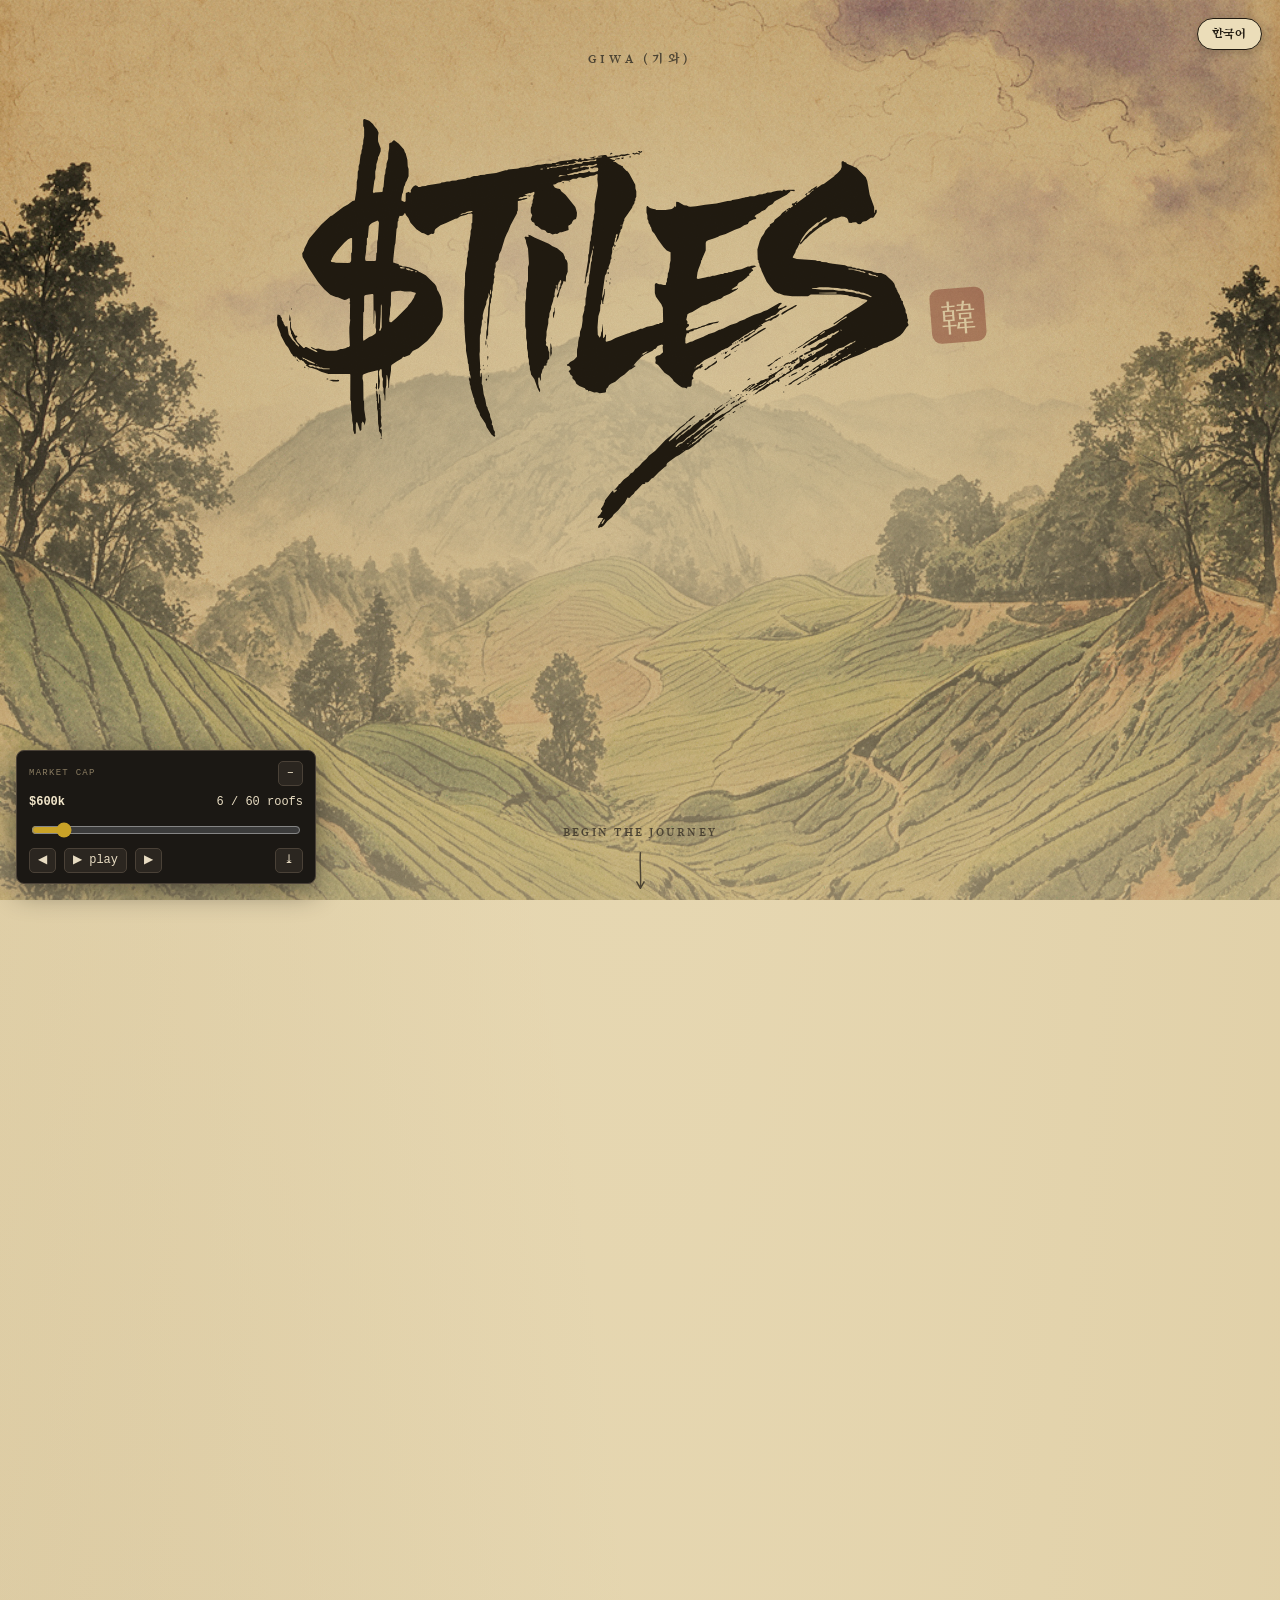
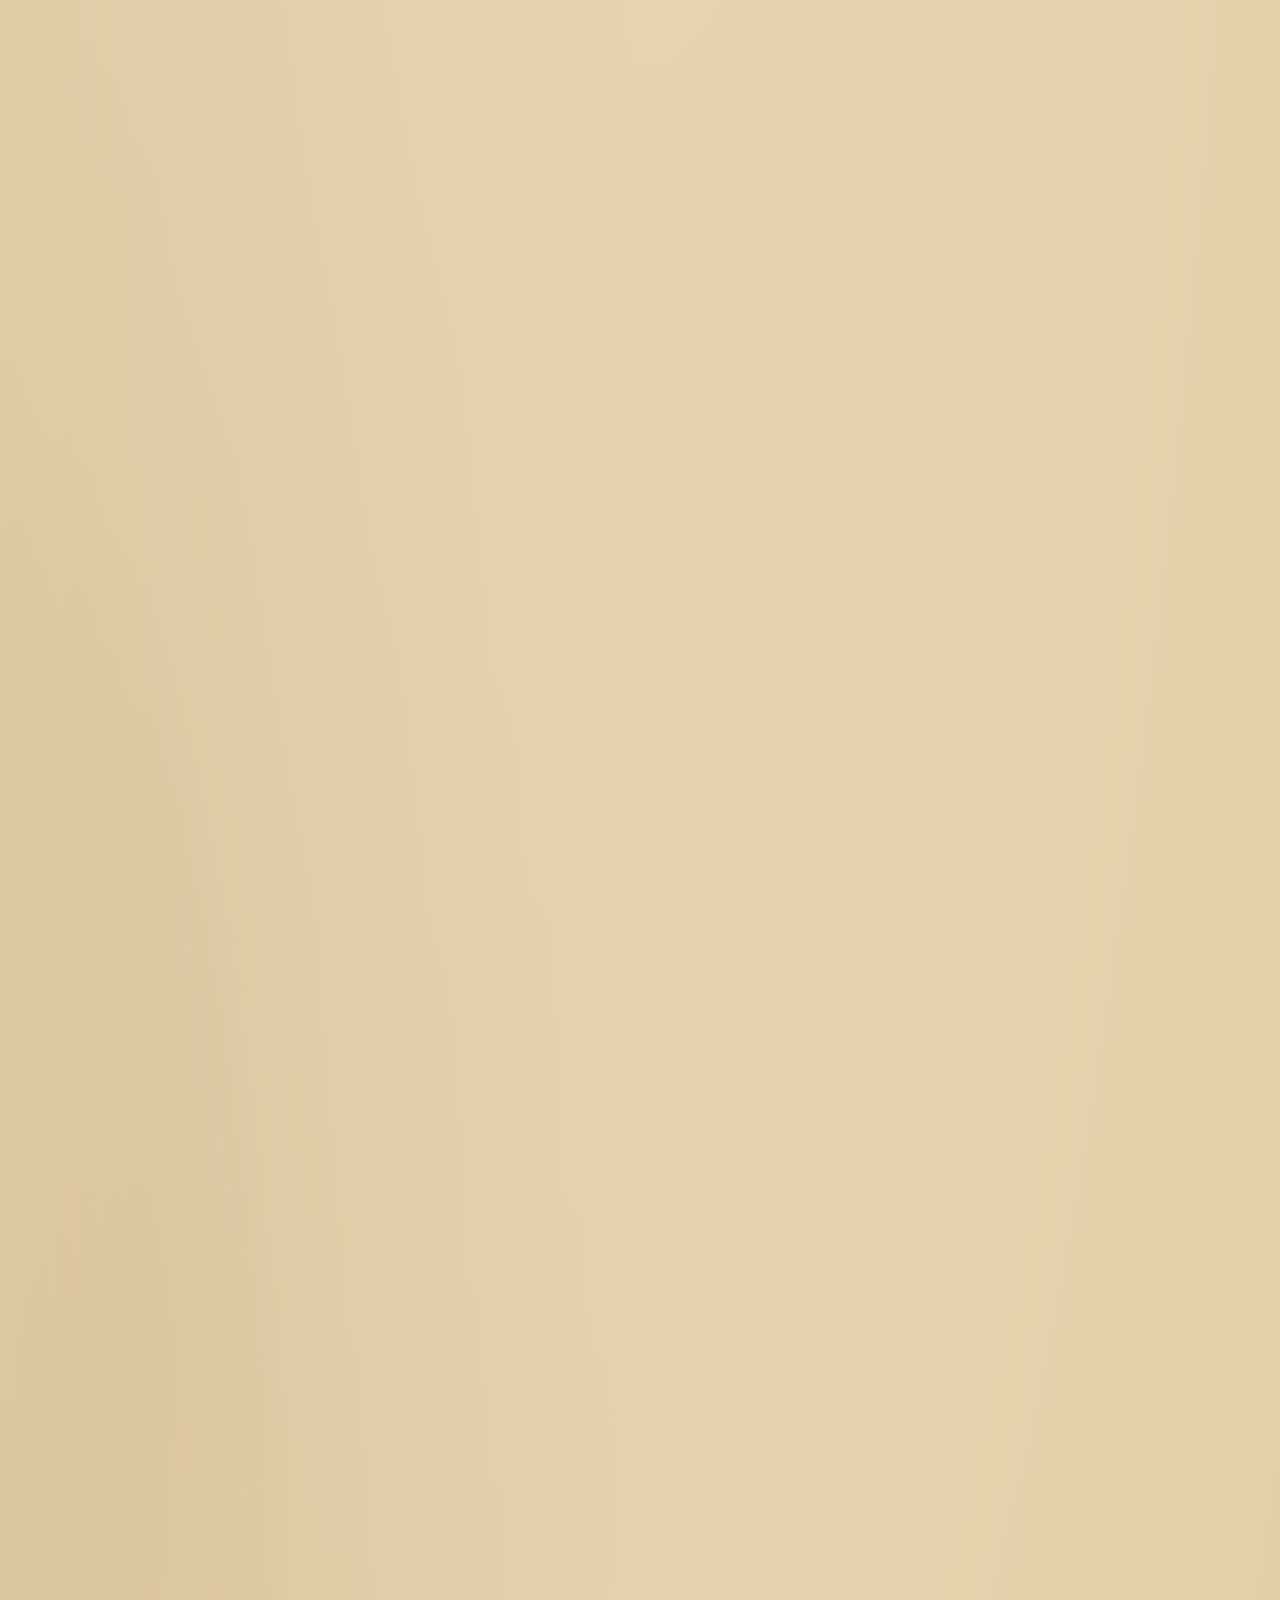
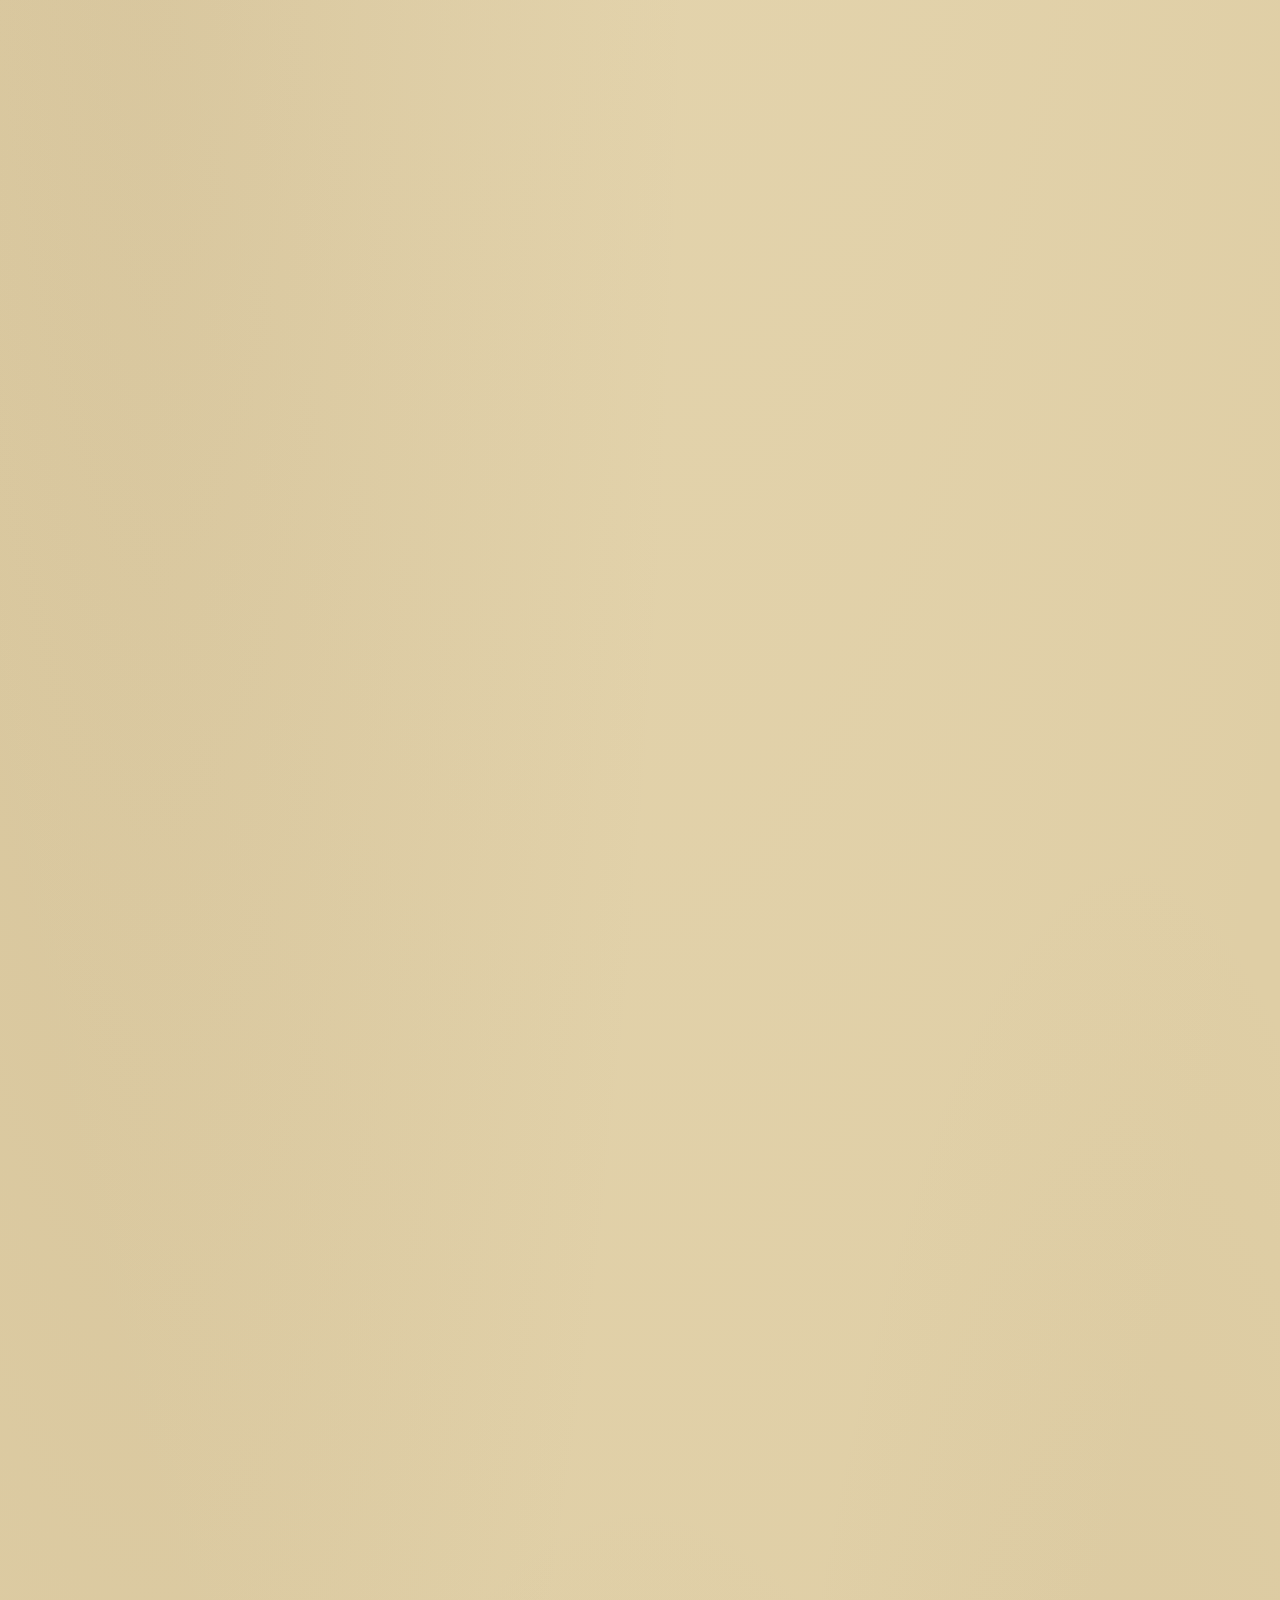
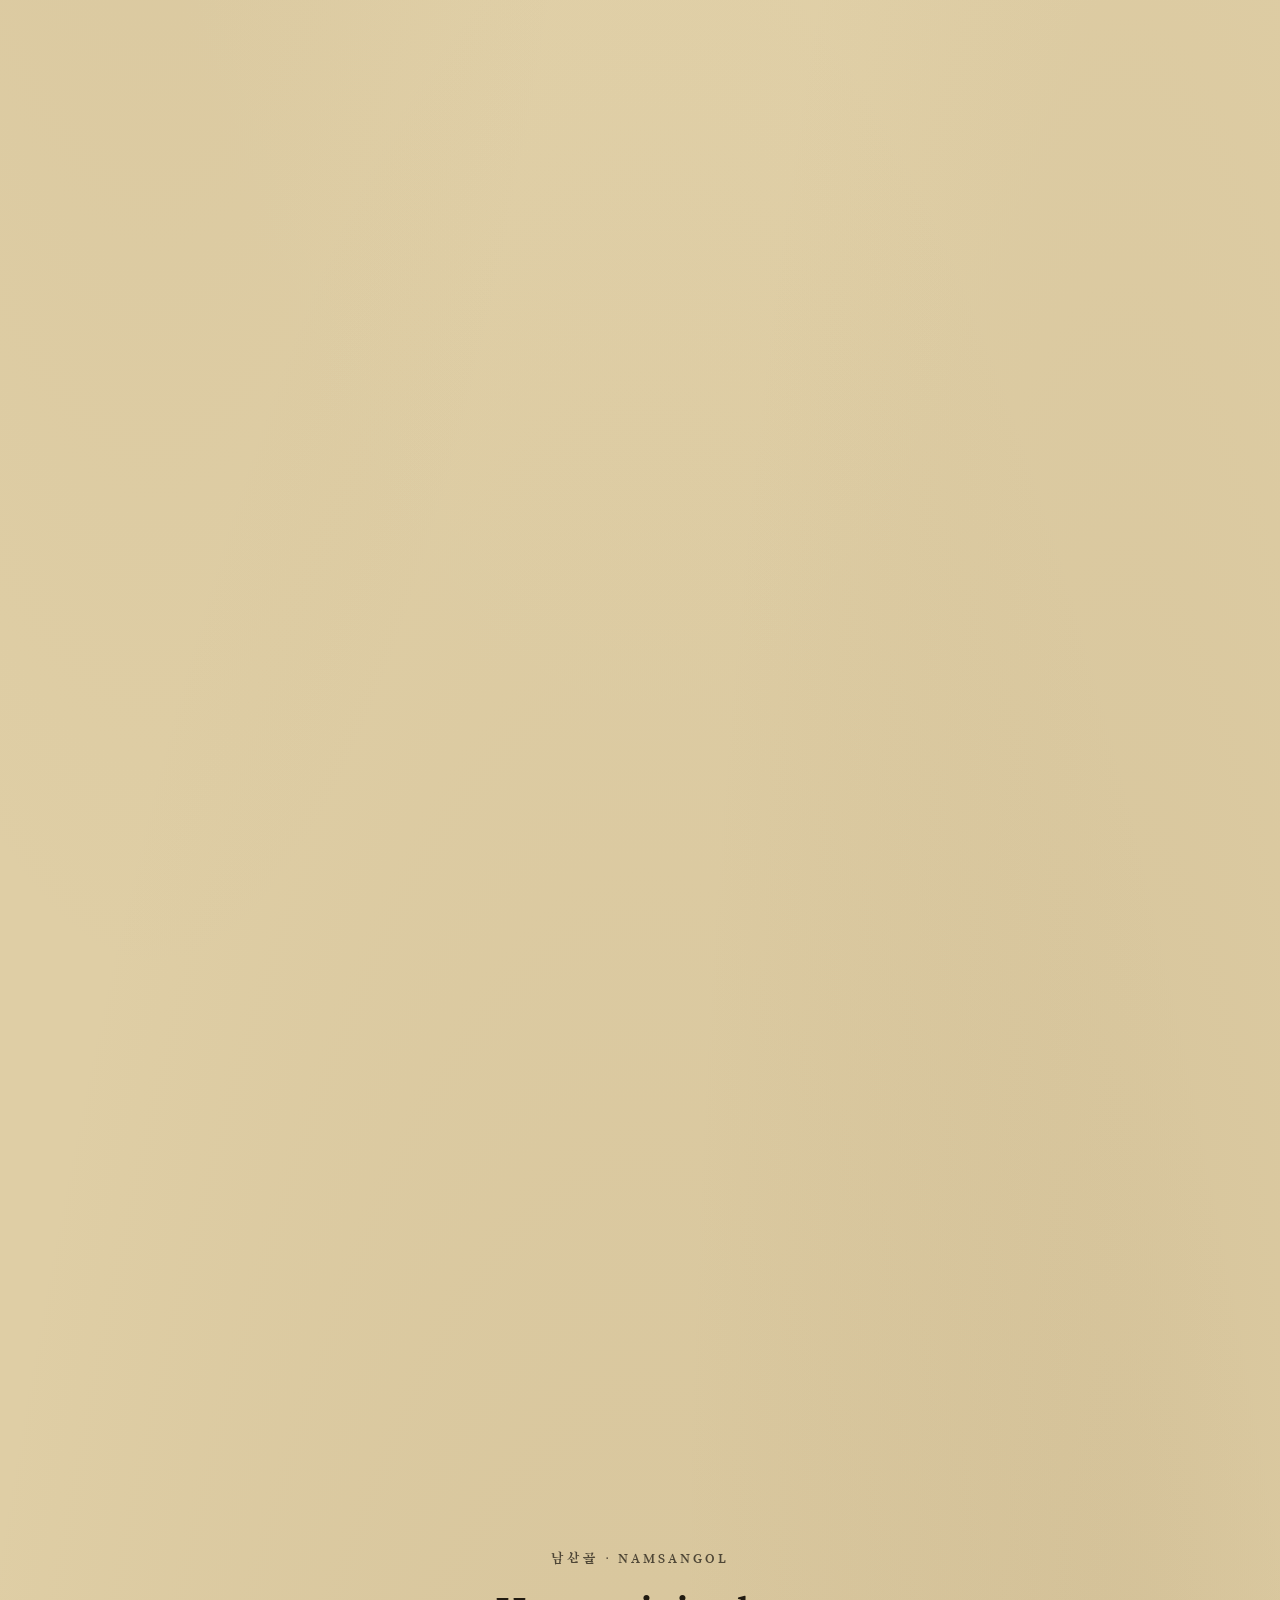
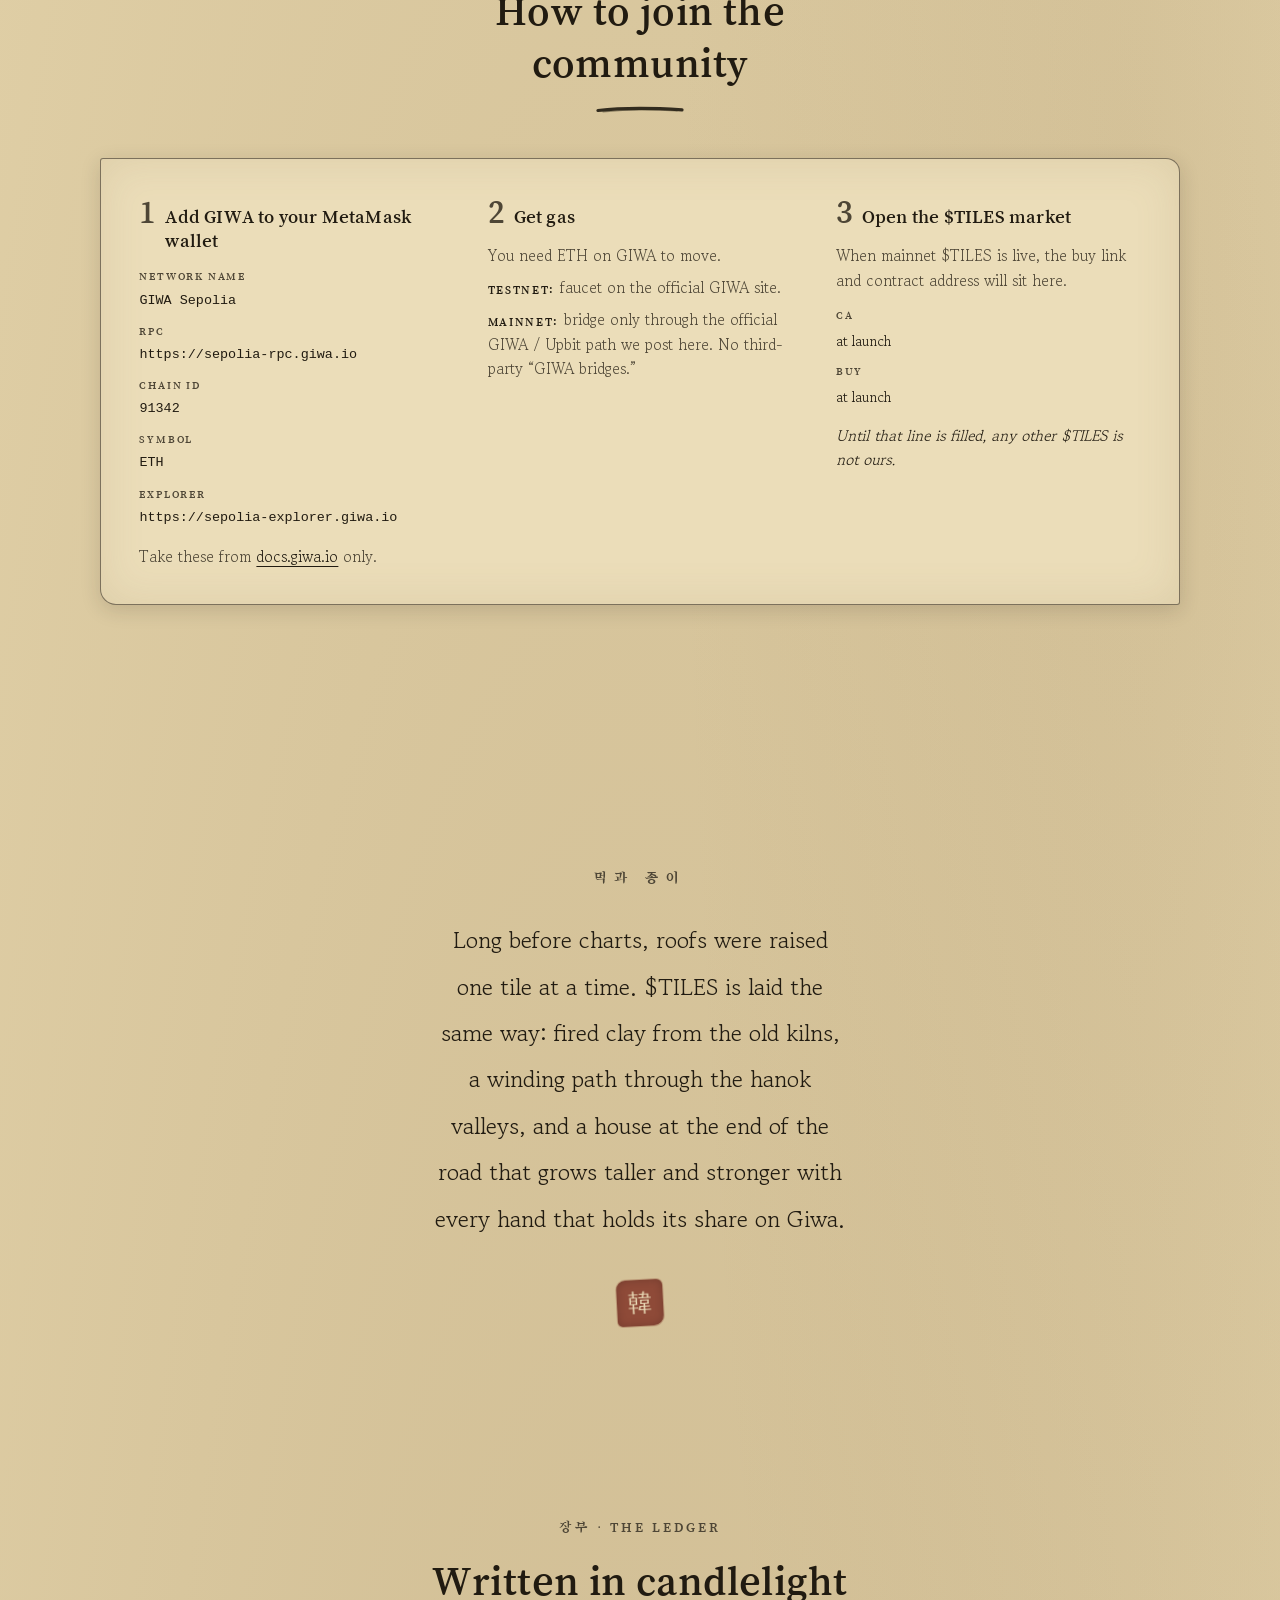
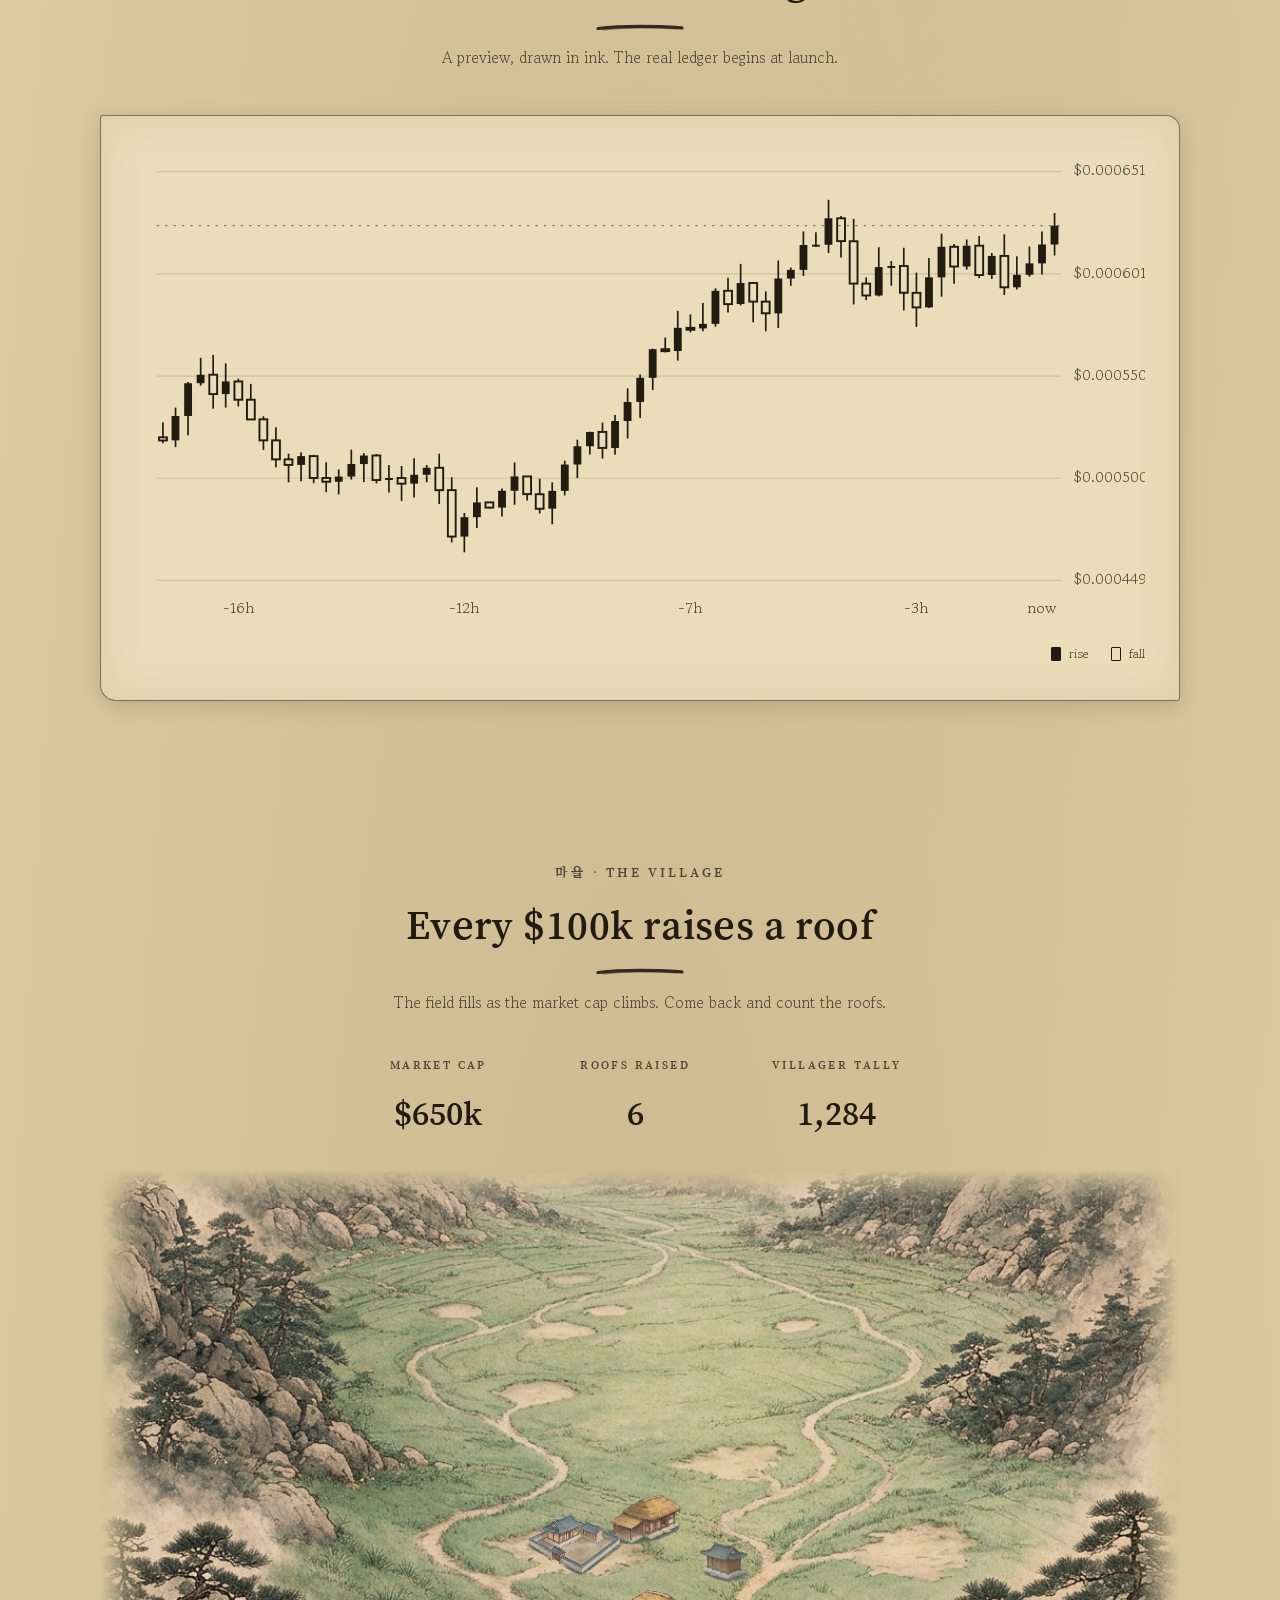
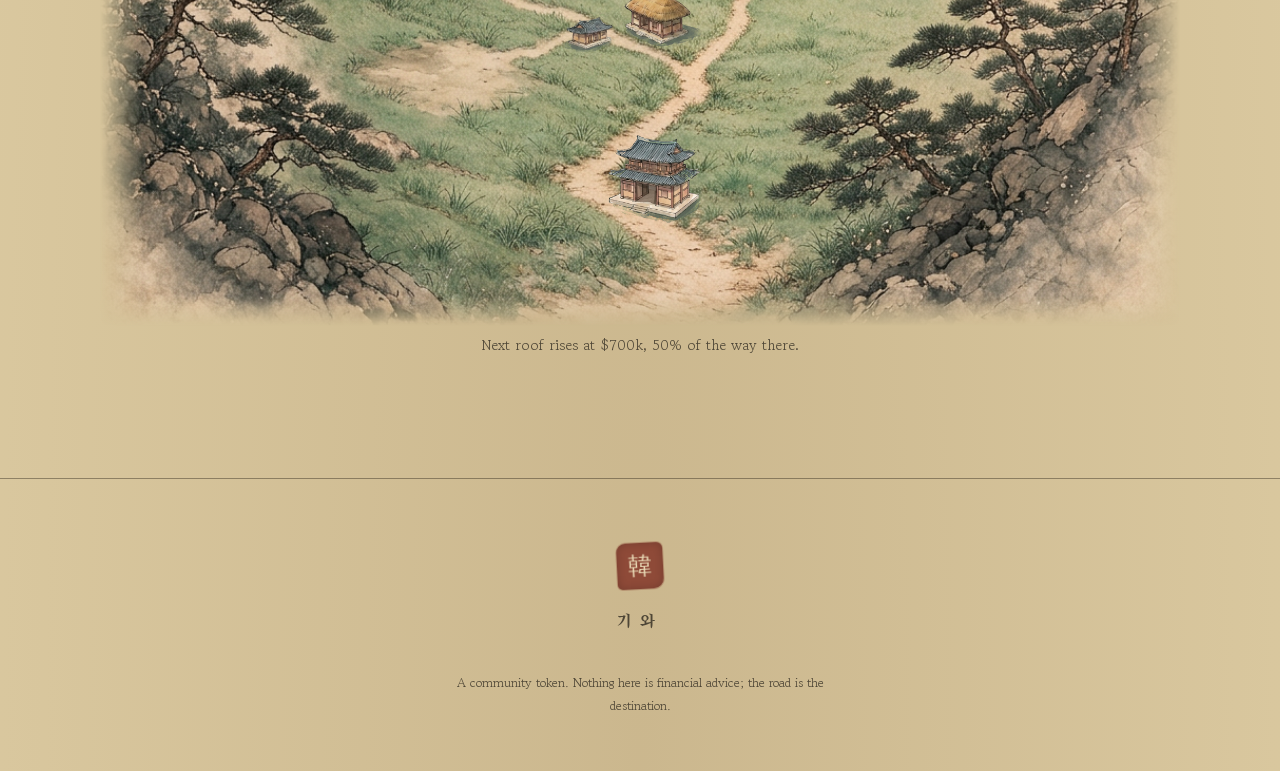
==== commit e013258d: "Namsangol's "How to join the community": Zico's steps, in a section of their own Zico's text for the" ====
--- a/index.html
+++ b/index.html
@@ -17,7 +17,7 @@
 <script>
 /* Motion gate, before first paint.
 
-   THE OS SETTING IS NO LONGER HONOURED BY DEFAULT. The owner's call,
+   THE OS SETTING IS NO LONGER HONOURED BY DEFAULT. VEN's call,
    2026-08-16, made with the trade-off stated: the animation is most of
    what this page IS — the road you walk, the village that grows — and
    a visitor arriving from a token link who sees four static pictures
@@ -98,7 +98,7 @@
     </div>
 
     <!-- NOT the ticker. The hero DRAWS the ticker as strokes above; this
-         line is the lore line (the owner, 2026-08-29). js/main.js deliberately
+         line is the lore line (VEN, 2026-08-29). js/main.js deliberately
          does not target it — see the note there before wiring anything
          into #heroLore. -->
     <p class="hero__lore reveal" id="heroLore" data-i18n="hero.lore">understand the narrative, understand the lore</p>
@@ -132,7 +132,7 @@
      remove the stage and the head and build their own. The four
      paintings are wired in js/journey.js (SPOTS[i].img) and are shared
      by all three; the inline ink buildings there are the placeholder
-     shown until each painting loads.
+     shown until each painting loads. HANDOFF §5 + §9r.
 ================================================================= -->
 <section class="journey" id="journey" aria-label="The journey through four places in Korea">
   <div class="journey__sticky">
@@ -151,7 +151,55 @@
 </section>
 
 <!-- ================================================================
-     MANIFESTO — PLACEHOLDER COPY. Replace with the client's text when it
+     HOW TO JOIN — Namsangol's steps, in Zico's words (2026-09-30):
+     "(For Namsangol Hanok Village) How to join the community". Its own
+     section because network settings are for COPYING, and text printed
+     on the map sheet cannot be; the map's note at Namsangol points here
+     ("the steps wait at the end of the road"). `?join=stop` shows this
+     same block on the map at Namsangol instead (desktop; js/journey.js).
+     The settings match docs.giwa.io (checked 2026-09-30). The ticker is
+     CONFIG.token.ticker (.js-ticker: Zico wrote "$TILE"); the CA and the
+     buy link are filled by js/main.js from js/config.js, never typed in.
+================================================================= -->
+<section class="join" id="join" aria-labelledby="joinTitle">
+  <div class="section-head reveal">
+    <p class="eyebrow"><span lang="ko">남산골</span> · namsangol</p>
+    <h2 id="joinTitle" data-i18n="join.h2">How to join the community</h2>
+  </div>
+  <div class="join__card reveal">
+    <ol class="join__steps">
+      <li class="join__step">
+        <h3 class="join__head"><span data-i18n="join.s1">Add GIWA to your MetaMask wallet</span></h3>
+        <dl class="join__kv">
+          <div><dt data-i18n="join.netname">Network name</dt><dd class="join__v">GIWA Sepolia</dd></div>
+          <div><dt>RPC</dt><dd class="join__v">https://sepolia-rpc.giwa.io</dd></div>
+          <div><dt data-i18n="join.chainid">Chain ID</dt><dd class="join__v">91342</dd></div>
+          <div><dt data-i18n="join.symbol">Symbol</dt><dd class="join__v">ETH</dd></div>
+          <div><dt data-i18n="join.explorer">Explorer</dt><dd class="join__v">https://sepolia-explorer.giwa.io</dd></div>
+        </dl>
+        <p class="join__note" data-i18n="join.s1note">Take these from <a href="https://docs.giwa.io/giwa-chain/en/get-started/connect-to-giwa" target="_blank" rel="noopener">docs.giwa.io</a> only.</p>
+      </li>
+      <li class="join__step">
+        <h3 class="join__head"><span data-i18n="join.s2">Get gas</span></h3>
+        <p data-i18n="join.s2a">You need ETH on GIWA to move.</p>
+        <p data-i18n="join.s2b"><span class="join__k">Testnet:</span> faucet on the official GIWA site.</p>
+        <p data-i18n="join.s2c"><span class="join__k">Mainnet:</span> bridge only through the official GIWA / Upbit path we post here. No third-party &ldquo;GIWA bridges.&rdquo;</p>
+      </li>
+      <li class="join__step">
+        <h3 class="join__head"><span data-i18n="join.s3">Open the <span class="js-ticker">$XXX</span> market</span></h3>
+        <p data-i18n="join.s3a">When mainnet <span class="js-ticker">$XXX</span> is live, the buy link and contract address will sit here.</p>
+        <dl class="join__kv">
+          <div><dt>CA</dt><dd class="join__v" id="joinCa">at launch</dd></div>
+          <div><dt data-i18n="join.buy">Buy</dt><dd id="joinBuy">at launch</dd></div>
+        </dl>
+        <p class="join__warn" id="joinWarn" data-i18n="join.s3warn">Until that line is filled, any other <span class="js-ticker">$XXX</span> is not ours.</p>
+      </li>
+    </ol>
+  </div>
+</section>
+
+<!-- ================================================================
+     MANIFESTO — PLACEHOLDER COPY. Replace with Zico's text when it
      arrives; keep it to a few sentences, the section is meant to
      breathe.
 ================================================================= -->
@@ -246,8 +294,8 @@
      module has run, so the Korean pass lands before first paint and
      before journey.js reads SPOTS. See js/i18n.js. -->
 <script src="js/i18n.js"></script>
-<!-- The client's $TiLES lettering, traced into its brush strokes (tools/title.js) -->
-<script src="js/title-traced.js"></script>
+<!-- Zico's $TiLES lettering, traced into its brush strokes (tools/title.js) -->
+<script src="js/title-zico.js"></script>
 <script src="js/hero.js"></script>
 <!-- the crew on the heading — a TEST, off unless ?crew=x|ink -->
 <script src="js/crew.js"></script>
@@ -260,7 +308,7 @@
 
 <!-- TEMPORARY, AND DELIBERATELY SO. The market-cap slider lets a
      visitor watch the village grow, because a still field never says
-     that it does. The owner, 2026-08-16: it ships until the token is live,
+     that it does. VEN, 2026-08-16: it ships until the token is live,
      then comes out in one pass and a price feed takes its place
      through the same window.HANOK.setVillage() door. Delete this line
      and the two others named at the top of js/preview.js.
--- a/css/site.css
+++ b/css/site.css
@@ -15,7 +15,7 @@
 
   --font-display: "Song Myung", "Times New Roman", serif;
   --font-body:    "Gowun Batang", Georgia, serif;
-  /* the hand that writes the ENGLISH on the map (the owner, 2026-08-27: "a
+  /* the hand that writes the ENGLISH on the map (VEN, 2026-08-27: "a
      handwritten font ... applied to all text in the journey section",
      then, of Nanum Pen Script: "I dont like this 'handwritten' font,
      try another one. and revert the font of the korean characters").
@@ -246,7 +246,7 @@
 
 /* The pill is fixed to the WINDOW, and on a phone the journey's note
    band is at the bottom of it — so the pill printed itself over the
-   last line of the client's copy (the owner's screenshot, 2026-08-25). It steps
+   last line of Zico's copy (VEN's screenshot, 2026-08-25). It steps
    over the band while the band is standing and drops back the moment
    the journey lets go. --jnote-h is published by measure() in
    js/journey.js and is 0px everywhere the band is display:none, so
@@ -374,7 +374,7 @@
    Set the size HERE when the wordmark changes, not in hero.js.
 
    Sized for $TILES since 2026-08-30, and the size is the ask, not a
-   side effect: the client wanted the mark smaller than the hangul it
+   side effect: Zico wanted the mark smaller than the hangul it
    replaced — *"Doesnt need to be that big."* 기와 drew 181px-tall
    glyphs in a 460px box; $TILES at 560 draws ~88px caps in a box
    that is only 100px wider, so the mark reads as a wordmark rather
@@ -388,7 +388,7 @@
    The vw ceiling is 84 rather than 74 because six letters need the
    phone's full measure where two hangul blocks did not.
 
-   2026-09-30, the client, the other way now that the crew stands on it:
+   2026-09-30, Zico, the other way now that the crew stands on it:
    *"try again with the lettering being bigger also"* — 760px (caps
    ~134px, up from ~99) and 92vw on phones (+9.5% there: a phone is
    width-bound, so the gain is mostly desktop). Measured with the brush
@@ -396,7 +396,7 @@
    line, seal on screen, no sideways scroll. A new FONT sets its own
    number here from a cap-height target (~130px on desktop). */
 .hero__title{
-  /* the third term keeps a TALL mark inside the first screen: the client's
+  /* the third term keeps a TALL mark inside the first screen: Zico's
      lettering (with the S's long tail) is ~1.7:1 where the old letters
      were ~3.8:1, so at 760px wide it would stand ~450px tall. js/hero.js
      writes --mark-ar (the box's width/height) from the viewBox. */
@@ -427,7 +427,7 @@
    ink weight rather than by size: spaced and full-strength --ink here,
    unspaced and --ink-soft there.
 
-   Scaled down once more at the owner's word, 2026-08-29. 34ch is kept
+   Scaled down once more at VEN's word, 2026-08-29. 34ch is kept
    deliberately: it is the width that breaks the line at its own comma
    ("understand the narrative," / "understand the lore") instead of
    mid-clause.
@@ -725,7 +725,7 @@
    see the block comment in js/journey.js for why that split exists. */
 
 .journey--map{
-  /* Three journeys and no dwells (since 2026-08-20 the camera
+  /* Three journeys and no dwells (since 2026-08-20 part 3 the camera
      never stops — see DWELL in js/journey.js). At 560vh the scrollable
      part is 460vh, ~153vh of scrolling per leg, and every vh of it
      moves the camera. It was 640vh when ~a third of the section was
@@ -740,11 +740,11 @@
      keeping their 460vh. */
   height: 590vh;
 }
-/* NO opaque background on the sticky — load-bearing absence.
+/* NO opaque background on the sticky — load-bearing absence (part 9).
    The entry dissolve slides the semi-transparent map up OVER the
    hero's fixed landscape; a paper background here sat between them,
    so the pre-pin viewport read as a blank slab instead of a
-   cross-dissolve (the owner's screenshot). The sheet itself covers the
+   cross-dissolve (VEN's screenshot). The sheet itself covers the
    sticky edge-to-edge once drawn (its zoom is cover-floored), so
    nothing is lost by the transparency. */
 
@@ -767,7 +767,7 @@
    SECOND overflow:hidden here wraps the camera's 2960x5304 layer in
    another clip, and with .jmap's entry mask over the top of it that
    was enough to hang the renderer outright on load. Same family of
-   trap as the two blend dropouts and the note on
+   trap as the two blend dropouts in HANDOFF §7 and the note on
    .jmap__sheet above: this layer is far too big to be given any
    compositing work that is not strictly needed. */
 .jmap__view{
@@ -802,7 +802,7 @@
      Measured, because it looked like one: at p=0.20 (zoom 1.0, layer
      1600x2867) the sheet painted; at p=0.07 (zoom 1.85) it did not,
      and setting mixBlendMode to normal brought it straight back. Same
-     family of trap as the two blend dropouts in
+     family of trap as the two blend dropouts in HANDOFF §7.
 
      The marriage is done by .jmap__tone instead, which is one
      viewport in size — about a twenty-third of the area — and blends
@@ -826,7 +826,7 @@
   overflow: visible;
 }
 
-/* The road ahead as FOOTSTEPS (the default) — small ink
+/* The road ahead as FOOTSTEPS (default since part 10) — small ink
    prints a stride apart, alternating sides, each turned to where the
    road goes. Geometry is generated in js/journey.js from the same
    arc-length table the camera uses; prints vanish under the inked
@@ -834,7 +834,7 @@
 .jmap__steps ellipse{
   fill: var(--ink-soft);
   /* .42 until 2026-08-27. On the cleared paper the prints were the
-     only thing that said where the path went, and at .42 the owner could
+     only thing that said where the path went, and at .42 VEN could
      not see it: "make it obvious where the path is or reduce the size
      of each clearing." Darker prints, and the dotted line under them
      (.jmap__road--under) — the clearings stay. */
@@ -877,7 +877,8 @@
   stroke-linecap: round;
 }
 
-/* The place names, written onto the sheet (default since 2026-08-20 — the info cards are gone unless ?info=1). The glyphs are the
+/* The place names, written onto the sheet (default since 2026-08-20
+   part 2 — the info cards are gone unless ?info=1). The glyphs are the
    display face; the HANDWRITING is the label's mask, a serpentine
    brush stroke revealed by dashoffset — see the label block in
    js/journey.js. Sized per viewport by measure(), not here. */
@@ -896,7 +897,7 @@
   text-transform: uppercase;
   opacity: .8;
 }
-/* The client's note on the sheet, under the caption. Sentence case and no
+/* Zico's note on the sheet, under the caption. Sentence case and no
    tracking — it is prose, not a map label, and the caption above it
    keeps the small-caps job. Slightly lighter than the caption so the
    name still leads. */
@@ -914,9 +915,9 @@
    on a note here, not the name of the place, so its tracking eases to
    fit the box the tool cleared for it */
 .jmap__enlab--phone .jmap__en{ letter-spacing: .12em; }
-/* THE HAND (the owner, 2026-08-27). The caption and the note in a
+/* THE HAND (VEN, 2026-08-27). The caption and the note in a
    handwriting face — the Korean name stays in the display serif, at
-   the owner's ask — and the caption set as a line of that hand rather than
+   VEN's ask — and the caption set as a line of that hand rather than
    tracked small caps, which a pen does not do. `.jmap--hand` is on by
    default (Caveat); `.jmap--hand-2` / `-3` are Kalam and Patrick Hand;
    `?hand=0` is the serif as before. See --font-hand. */
@@ -929,9 +930,9 @@
   letter-spacing: .02em;
 }
 
-/* THE CLIENT'S COPY, SECOND HOME — a band under the map.
-
-   The sheet is where it lives on a desktop (the owner: *"I liked how it was
+/* ZICO'S COPY, SECOND HOME — a band under the map.
+
+   The sheet is where it lives on a desktop (VEN: *"I liked how it was
    before"*). But the sheet block is sized off the LABEL scale, and
    that scale floors at 34px: on a 390px phone the block would be a
    quarter of the sheet's width while its own text fell to about 7px.
@@ -942,7 +943,7 @@
    A BAND IN THE FLOW, NOT A WASH ON TOP. It used to be absolutely
    positioned over the bottom of the map with a translucent gradient
    behind it, and on a phone that put every word over mountains,
-   terraced fields or roofs — the three things the owner circled in red on
+   terraced fields or roofs — the three things VEN circled in red on
    2026-08-25. There is no position on this sheet that fixes that: at
    phone width the map covers the screen edge to edge, so the only
    clean paper is paper the map does not reach. Hence a real band,
@@ -1003,7 +1004,7 @@
   margin-bottom: .35rem;
 }
 /* The one place seal red is allowed outside the hero and footer
-   stamps: a map marker IS a stamp. */
+   stamps: a map marker IS a stamp. §4. */
 .jmap__seal rect{ fill: var(--seal); }
 .jmap__seal text{
   fill: var(--paper-light);
@@ -1015,7 +1016,8 @@
   text-anchor: middle;
 }
 
-/* The vistas — the four paintings, back by request (the owner, 2026-08-20): just the place, no copy, fading up as you arrive on it and
+/* The vistas — the four paintings, back by request (VEN 2026-08-20
+   part 4): just the place, no copy, fading up as you arrive on it and
    away as you leave. Screen-pinned so they never scale with the
    camera; left side against the marker's right-of-centre focus. The
    keyed treatment means no card edge — the painting sits straight on
@@ -1056,14 +1058,38 @@
   margin: 0;
   z-index: 2;
 }
-
-/* ---- the copy column — ?info=1 ONLY since 2026-08-20 --------
-   The owner removed the per-location information; this block serves the way
+/* ITS OWN CLEARING (2026-09-30, session 21). Zico: *"The "the journey"
+   title in the "the journey" section is not visible that well in the
+   background"*; VEN: *"Perhaps a clearing that is pinned to the "the
+   journey" text rather than the background itself."* The sheet moves
+   under the eyebrow, so no clearing cut into the map could stay beneath
+   it — this one belongs to the eyebrow and moves with it: a soft oval of
+   the SHEET's own paper (#E9D4BD, sampled off the render — warmer than
+   --paper), feathered to nothing, so it reads as mist the ridges fade
+   into, like the clearings round Zico's notes, not a label stuck on.
+   It sits inside the eyebrow's stacking context (z-index -1): under the
+   words, over the map. `?jhead=0` = the bare eyebrow. */
+.jmap__eyebrow::before{
+  content: "";
+  position: absolute;
+  top: -1.7em; bottom: -1.7em;
+  left: -2.6em; right: -2.6em;
+  z-index: -1;
+  pointer-events: none;
+  background: radial-gradient(closest-side,
+    rgba(233, 212, 189, .96) 58%,
+    rgba(233, 212, 189, .78) 76%,
+    rgba(233, 212, 189, 0));
+}
+.jmap__eyebrow--bare::before{ display: none; }
+
+/* ---- the copy column — ?info=1 ONLY since 2026-08-20 part 2 --------
+   VEN removed the per-location information; this block serves the way
    back. Pinned to the screen rather than to the sheet: it must not
    scale with the camera, so it lives outside .jmap__cam. The wash is a
    gradient rather than a card edge: a hard-edged panel over a painting
    is the exact thing the journey's paintings were treated to avoid
-   ("glossy tiles pasted onto the landscape"). */
+   (§6, "glossy tiles pasted onto the landscape"). */
 .jmap__cards{
   position: absolute;
   top: 0; left: 0; right: 0; bottom: 0;
@@ -1189,6 +1215,151 @@
 }
 .manifesto__seal{ margin: 2.4rem auto 0; }
 
+/* HOW TO JOIN (index.html #join) — Namsangol's steps -------------
+   Zico's text, 2026-09-30. A paper card in the ledger's hand, three
+   steps across it (one column on phones). The settings are set in a
+   monospace so 0/O and l/1 can't be misread, and a click selects a
+   whole value (user-select: all) for copying — nothing else to it.
+   `?join=stop` moves the whole section onto the map (.join--stop). */
+.join{ padding: 120px 0 130px; }
+.join__card{
+  width: min(var(--w-wide), 94vw);
+  margin: 44px auto 0;
+  padding: clamp(18px, 3vw, 36px) clamp(16px, 3vw, 40px);
+  background: var(--paper-light);
+  border: 1.5px solid rgba(33,27,17,.55);
+  border-radius: 3px 14px 3px 16px;
+  box-shadow:
+    0 5px 20px rgba(33,27,17,.15),
+    inset 0 0 44px rgba(151,124,82,.16);
+}
+.join__steps{
+  list-style: none;
+  margin: 0;
+  padding: 0;
+  display: grid;
+  grid-template-columns: repeat(3, minmax(0, 1fr));
+  gap: clamp(22px, 3.4vw, 44px);
+  counter-reset: join-step;
+}
+.join__step{ counter-increment: join-step; min-width: 0; }
+.join__head{
+  display: flex;
+  align-items: baseline;
+  gap: .55rem;
+  font-size: 1.2rem;
+  margin-bottom: .9rem;
+}
+.join__head::before{
+  content: counter(join-step);
+  font-size: 2.1rem;
+  line-height: 1;
+  color: var(--ink-soft);
+}
+/* label over value: a value gets the column's whole width, so a URL
+   stays on one line to be read and copied (side by side, the explorer
+   URL broke after "https://sepolia-" at every desktop width) */
+.join__kv{ margin: 0; }
+.join__kv > div + div{ margin-top: .6rem; }
+.join__kv dt{
+  font-family: var(--font-display);
+  font-size: .7rem;
+  letter-spacing: .16em;
+  text-transform: uppercase;
+  color: var(--ink-soft);
+}
+.join__kv dd{
+  margin: .1rem 0 0;
+  font-size: .9rem;
+  overflow-wrap: anywhere;
+}
+.join__kv .join__v{
+  font-family: ui-monospace, "SFMono-Regular", Menlo, Consolas, monospace;
+  font-size: .84rem;
+  -webkit-user-select: all;
+          user-select: all;
+  /* a 42-character 0x address is wider than a desktop column: two even
+     halves rather than 41 characters and a lone last one */
+  word-break: break-all;
+  text-wrap: balance;
+}
+.join__step p{
+  font-size: .95rem;
+  line-height: 1.6;
+  color: var(--ink-soft);
+}
+.join__step p + p{ margin-top: .45rem; }
+.join__step p + .join__kv, .join__kv + p{ margin-top: .9rem; }
+.join__k{
+  font-family: var(--font-display);
+  font-size: .74rem;
+  letter-spacing: .14em;
+  text-transform: uppercase;
+  color: var(--ink);
+}
+.join a{ color: var(--ink); text-underline-offset: 3px; }
+.join__step .join__warn{ font-style: italic; color: var(--ink); }
+/* the Korean page (js/i18n.js sets <html lang="ko">): hangul labels
+   without the latin small caps' tracking, and lines broken at spaces
+   only — by default a line broke inside "브리지”는", leaving "는" alone */
+:root[lang="ko"] .join{ word-break: keep-all; }
+:root[lang="ko"] .join__kv dt,
+:root[lang="ko"] .join__k{ letter-spacing: .04em; font-size: .78rem; }
+@media (max-width: 860px){
+  .join{ padding: 90px 0 100px; }
+  .join__steps{ grid-template-columns: 1fr; }
+}
+
+/* ?join=stop — the same section, ON the map at Namsangol (desktop):
+   js/journey.js moves it into .jmap inside .jmap__join and fades it by
+   the camera's distance from the stop, like the old ?info=1 cards. The
+   padding keeps it clear of the language pill (top) and the CA pill
+   (bottom); on a short window the card scrolls inside itself. */
+.jmap__join{
+  position: absolute;
+  inset: 0;
+  display: flex;
+  align-items: center;
+  justify-content: flex-end;
+  padding: 64px clamp(16px, 3vw, 44px) 76px;
+  pointer-events: none;
+  z-index: 3;
+}
+.join.join--stop{
+  width: min(400px, 34vw);
+  max-height: 100%;
+  overflow-y: auto;
+  padding: clamp(14px, 1.8vw, 22px) clamp(14px, 2vw, 24px);
+  pointer-events: auto;
+  background: var(--paper-light);
+  border: 1.5px solid rgba(33,27,17,.55);
+  border-radius: 3px 14px 3px 16px;
+  box-shadow: 0 5px 20px rgba(33,27,17,.18), inset 0 0 44px rgba(151,124,82,.16);
+}
+.join--stop .section-head{ padding: 0; text-align: left; }
+.join--stop .eyebrow{ font-size: .7rem; margin-bottom: .35rem; }
+.join--stop h2{ font-size: 1.35rem; }
+.join--stop .section-head h2::after{ width: 64px; margin: .55rem 0 0; }
+.join--stop .join__card{ width: auto; margin: 14px 0 0; padding: 0; background: none; border: 0; box-shadow: none; }
+.join--stop .join__steps{ grid-template-columns: 1fr; gap: 16px; }
+.join--stop .join__head{ font-size: 1rem; margin-bottom: .5rem; }
+.join--stop .join__head::before{ font-size: 1.5rem; }
+.join--stop .join__step p{ font-size: .86rem; line-height: 1.5; }
+.join--stop .join__kv .join__v{ font-size: .76rem; }
+/* label beside value here — the card is a column of the screen, and
+   stacked it ran ~100px past a 900px window; at .76rem the explorer
+   URL still fits beside its label in the 400px card */
+.join--stop .join__kv{
+  display: grid;
+  grid-template-columns: auto minmax(0, 1fr);
+  column-gap: .7rem;
+  row-gap: .3rem;
+}
+.join--stop .join__kv > div{ display: contents; }
+.join--stop .join__kv > div + div{ margin-top: 0; }
+.join--stop .join__kv dt{ padding-top: .2em; }
+.join--stop .join__kv dd{ margin: 0; }
+
 /* LEDGER --------------------------------------------------------- */
 
 .ledger{ padding: 40px 0 140px; }
@@ -1269,7 +1440,7 @@
 
 /* A painting on parchment dropped into a 1080px box shows its own four
    edges against the page — the same trap as the journey's untreated
-   panels (?panels=). Feather them so the plate reads as a
+   panels (HANDOFF §5, ?panels=). Feather them so the plate reads as a
    drawing ON the sheet rather than a tile pasted onto it. Two linear
    masks intersected: a radial would pull the corners in too far and
    crop the field. Only applied once the art is up (.has-art), so the
@@ -1392,7 +1563,7 @@
    an IntersectionObserver in village.js) and motion is allowed.
    The bezier is the smoothing: the ride starts at a drift and
    decelerates the whole way, like a bubble losing its push — `linear`
-   travelled at one speed and stopped dead, which is what the owner read as
+   travelled at one speed and stopped dead, which is what VEN read as
    not smooth. It applies per keyframe segment, and the transform runs
    0%..17% as ONE segment (the middle keyframes only touch opacity), so
    the whole rise is a single eased gesture. */
@@ -1457,7 +1628,7 @@
 }
 
 /* THE CREW (js/crew.js, crew-test branch) ------------------------
-   The client's villagers sat on the tops of the letters. The layer is laid
+   Zico's villagers sat on the tops of the letters. The layer is laid
    exactly over the title svg and every figure is placed in % of it,
    so the crew scales with the title. Each figure is a box one frame
    wide whose BACKGROUND is a strip of --n frames, sized n boxes wide
@@ -1505,6 +1676,12 @@
   transition: opacity .5s ease, transform .6s cubic-bezier(.3, 1.5, .5, 1);
 }
 .motion-ok .crew.is-in .crew__fig{ opacity: 1; transform: none; }
+/* PAINTERS (js/crew.js kind "paint") were painted against the letters, so
+   they never hop onto them — a drop would lift the brush off the ink. Each
+   fades in on the spot: the moment the stroke he works on is written (his
+   own .is-in), or with the whole layer once the title is done. */
+.motion-ok .crew__fig--paint{ transform: none; transition: opacity .45s ease; }
+.motion-ok .crew .crew__fig--paint.is-in{ opacity: 1; }
 
 /* CARRIERS (js/crew.js deliver()) are driven frame by frame from one
    clock: position, frame and fade are inline styles, so these boxes
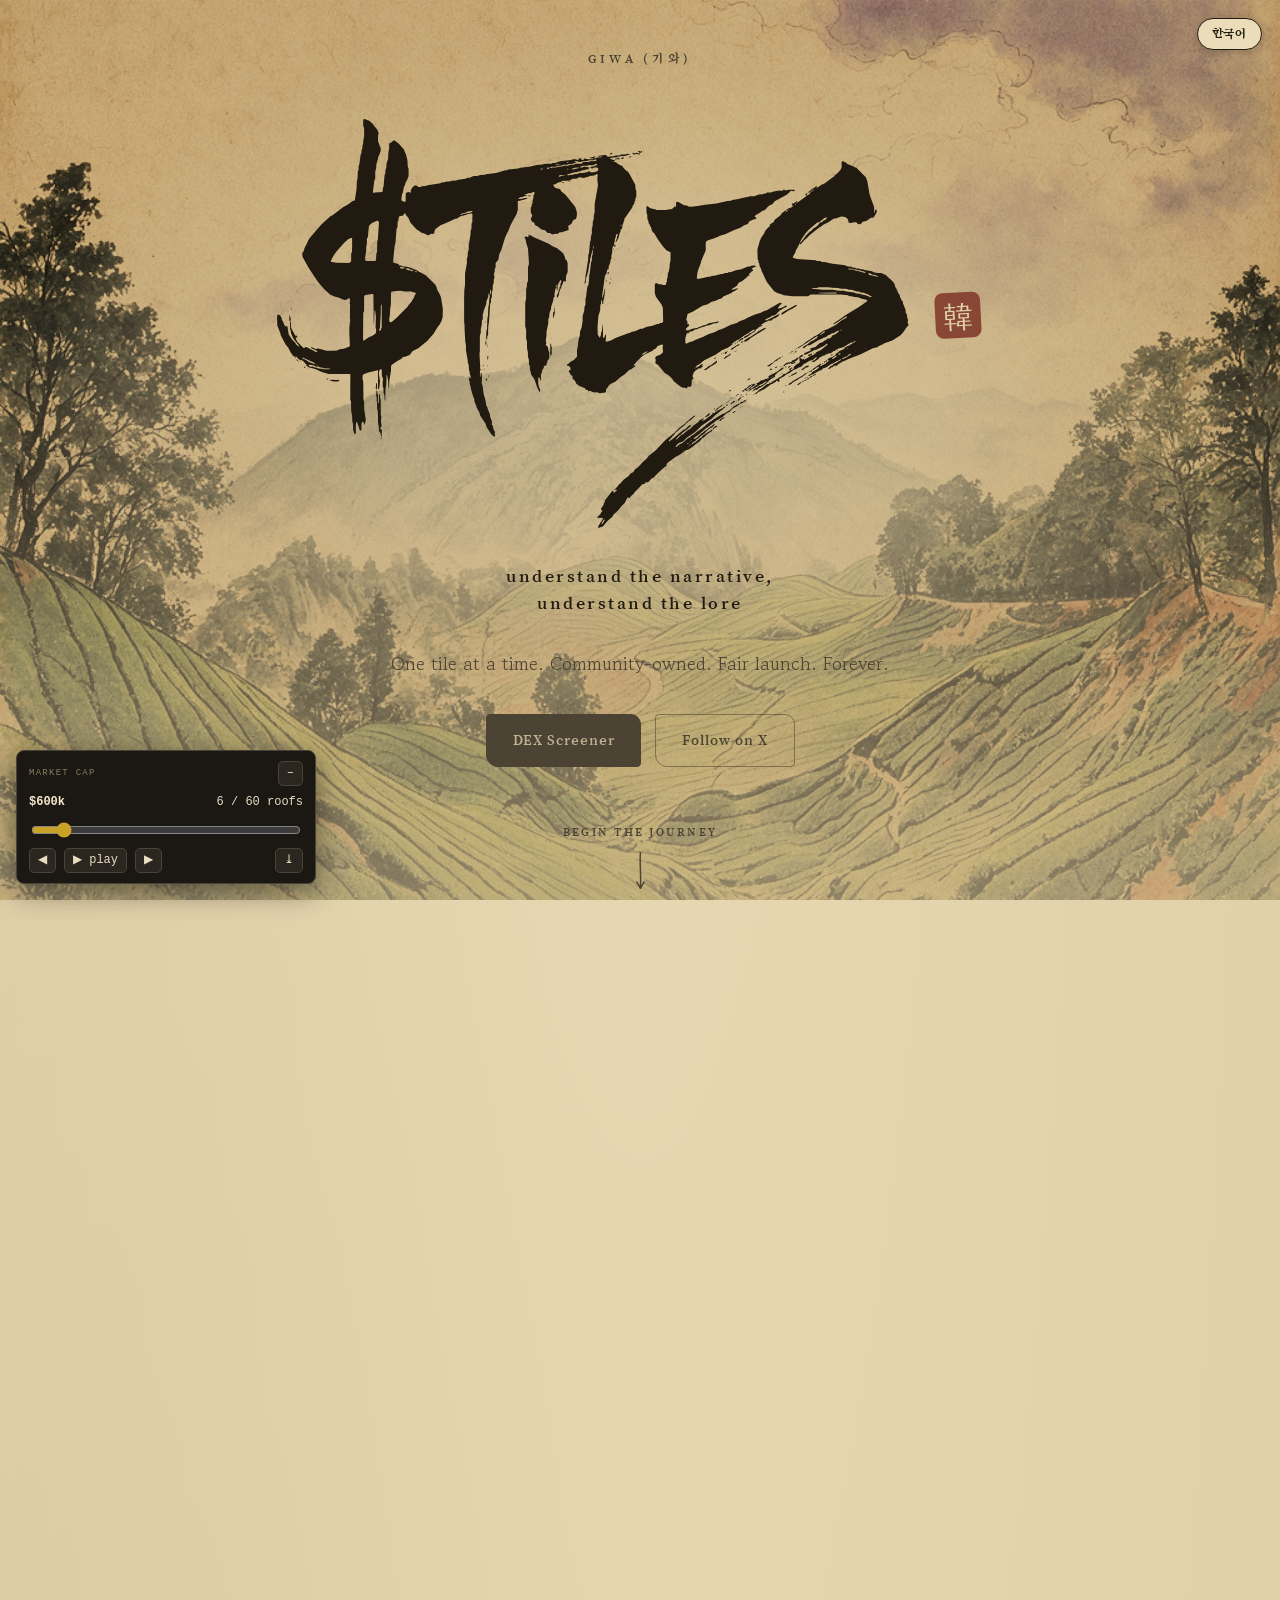
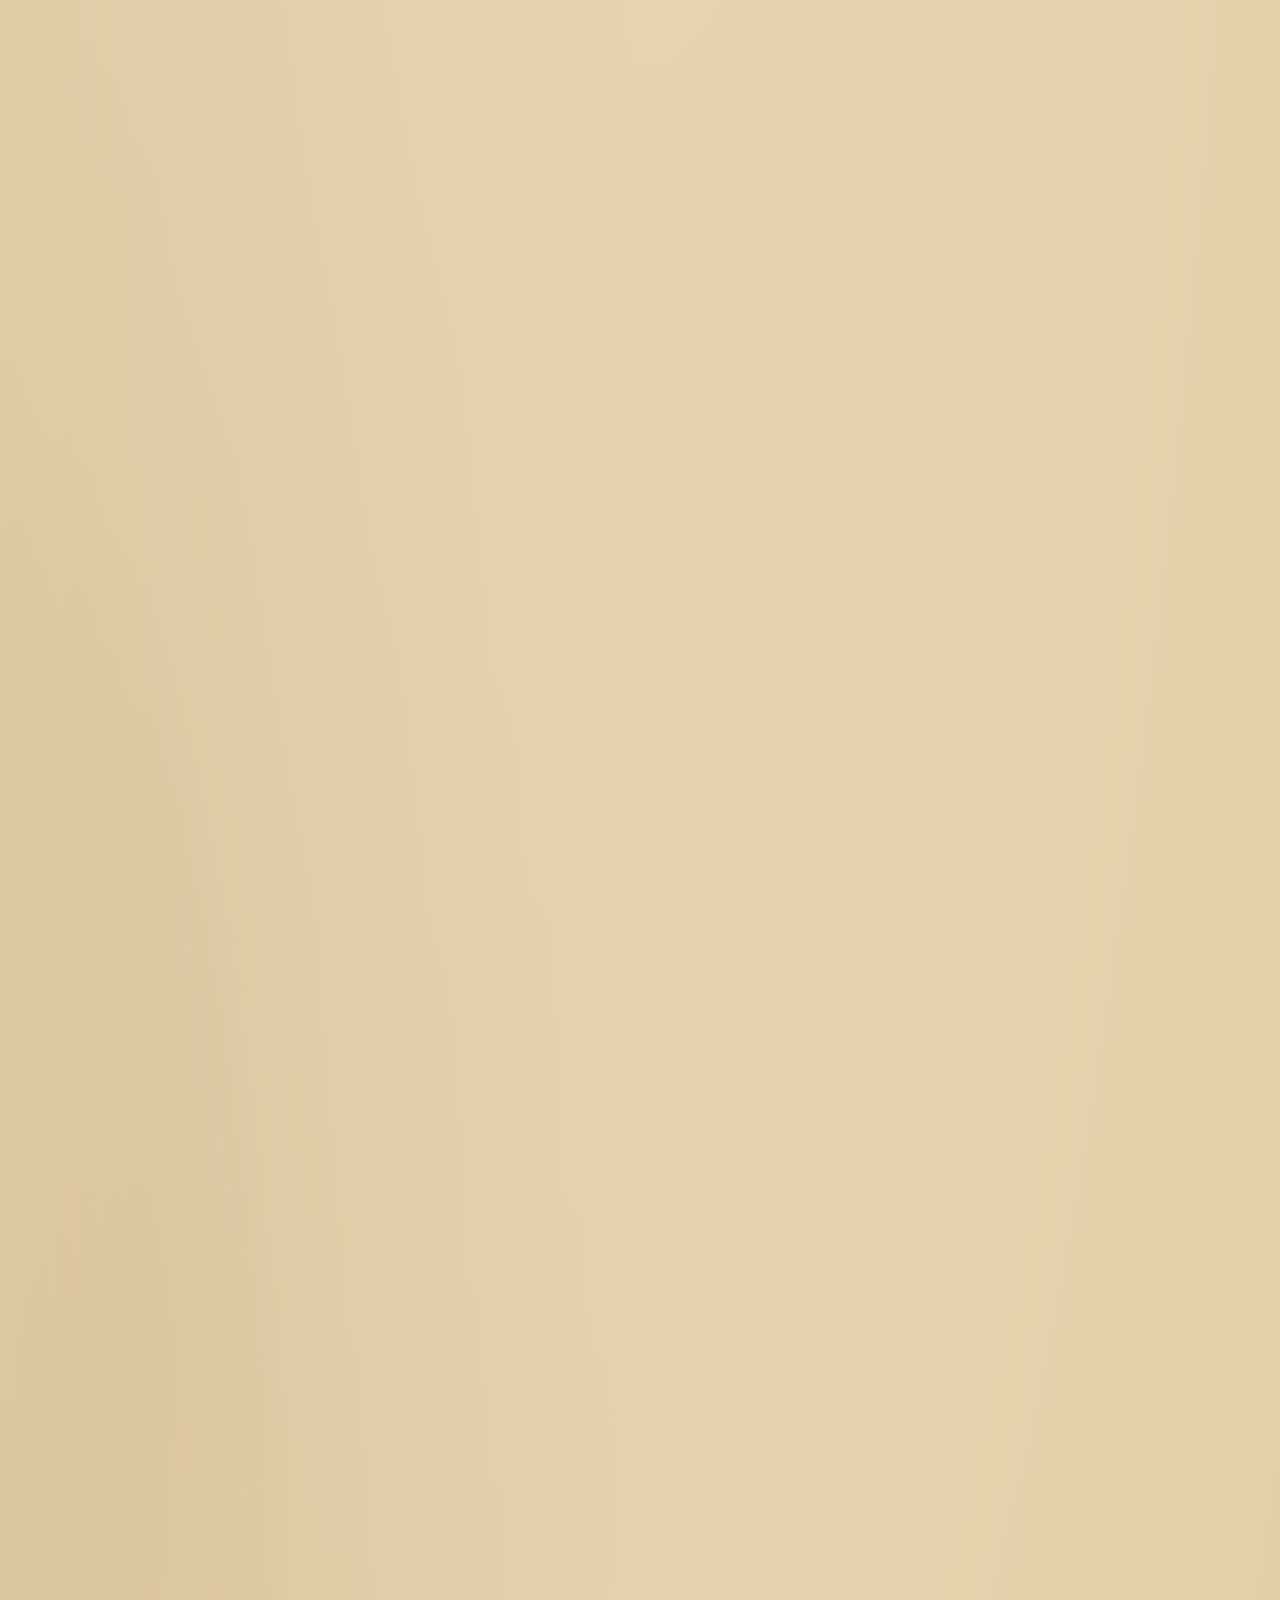
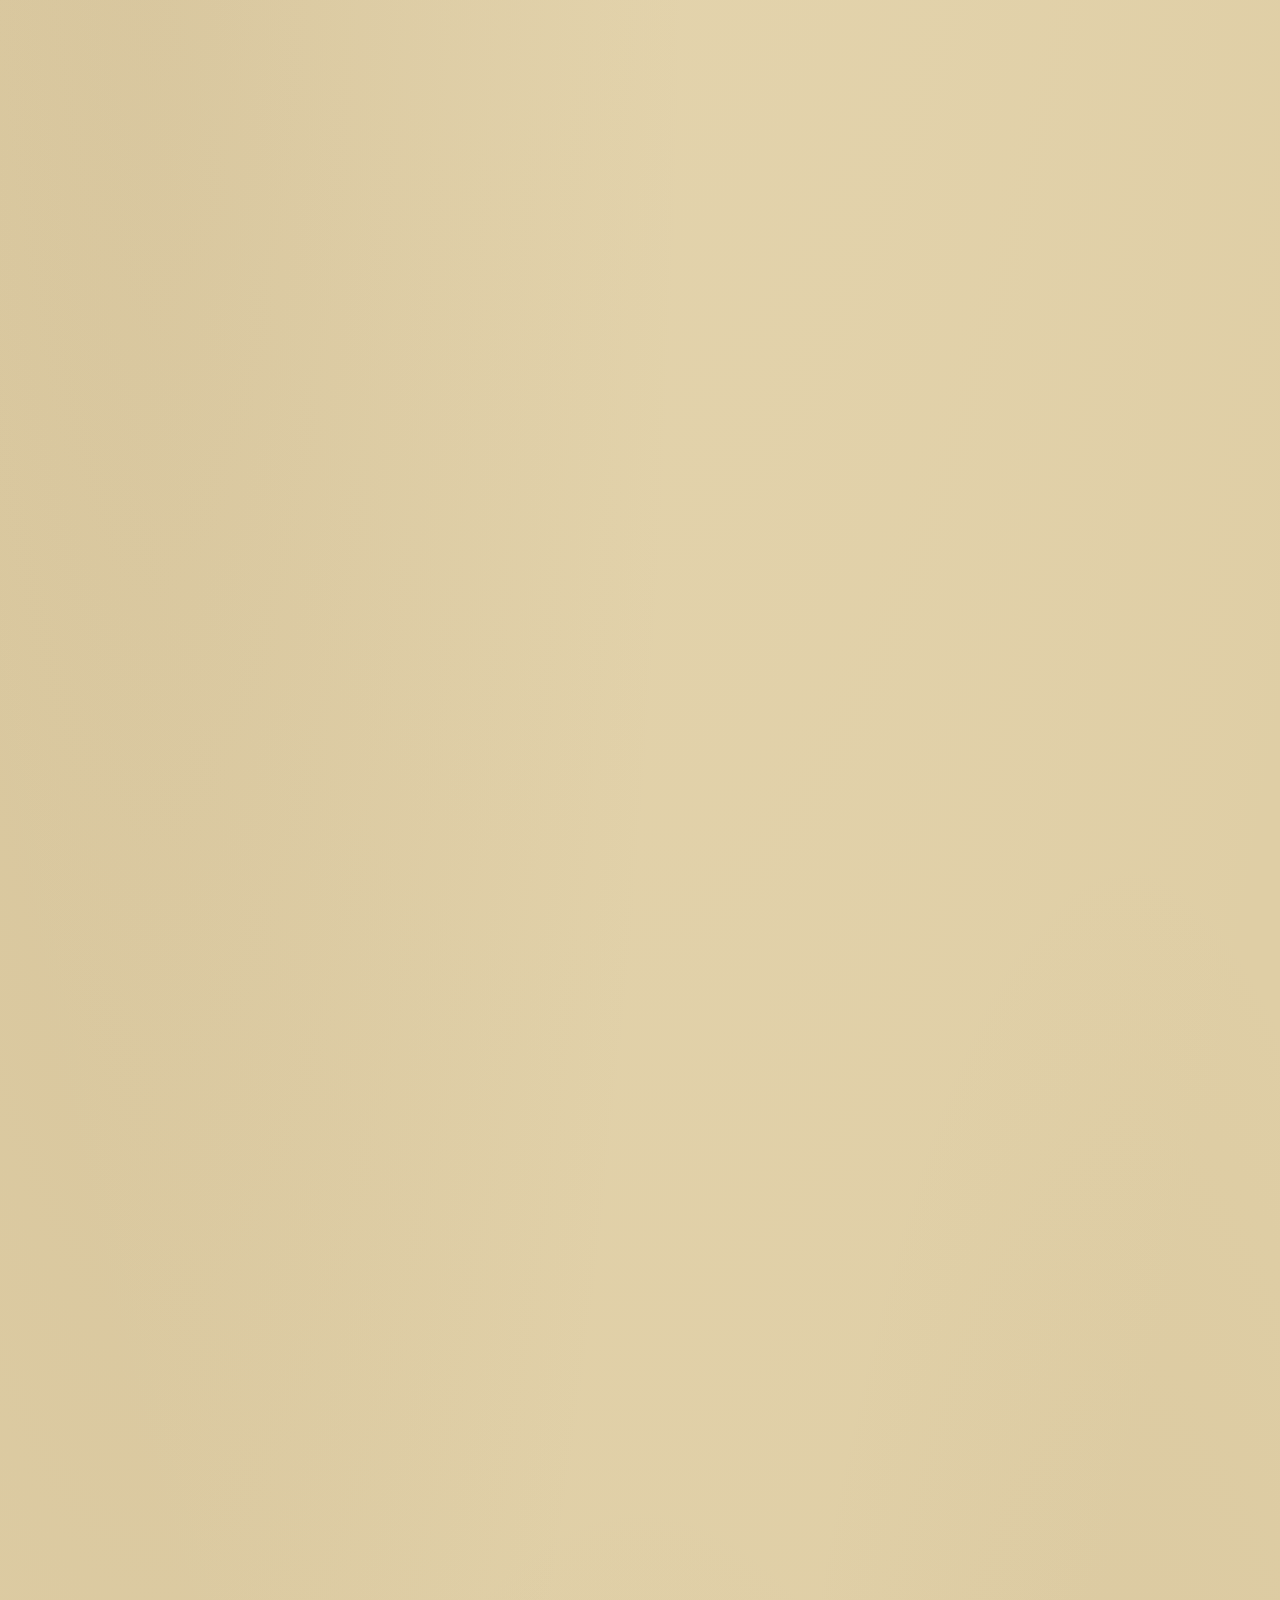
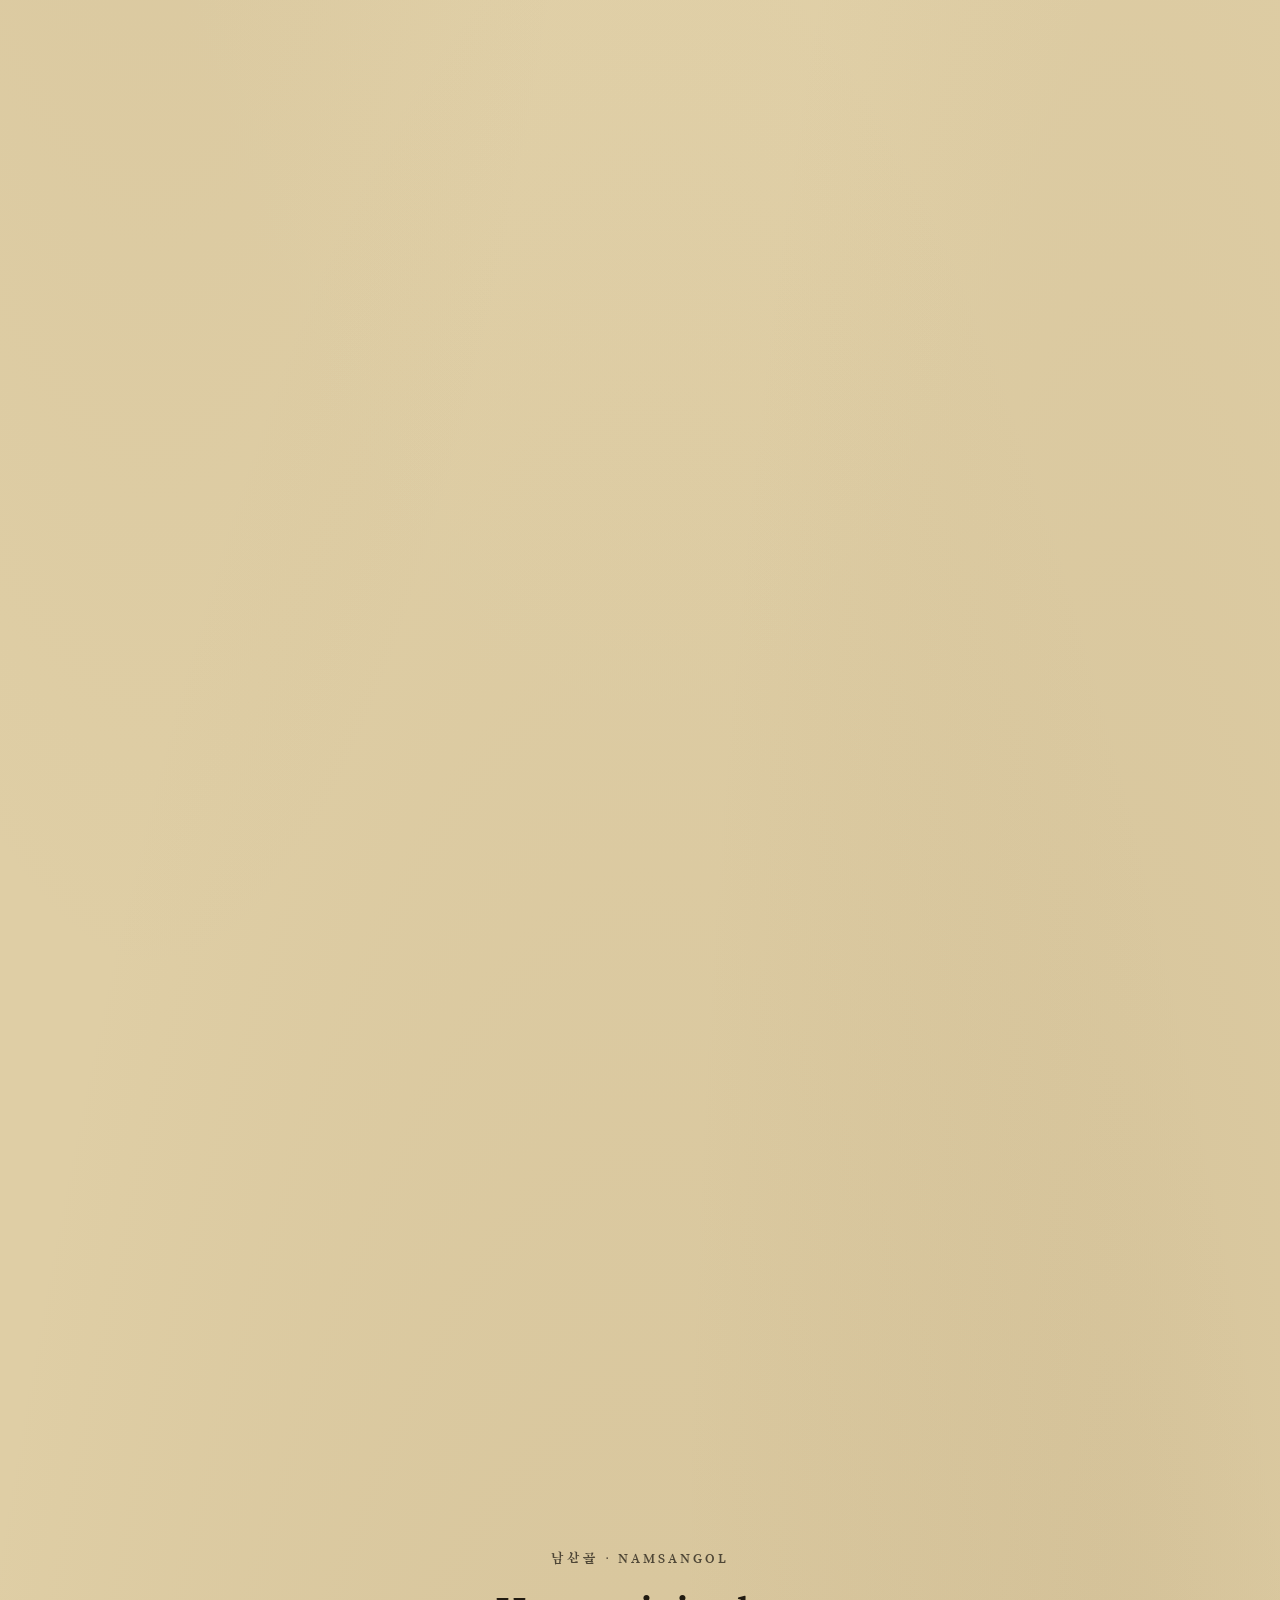
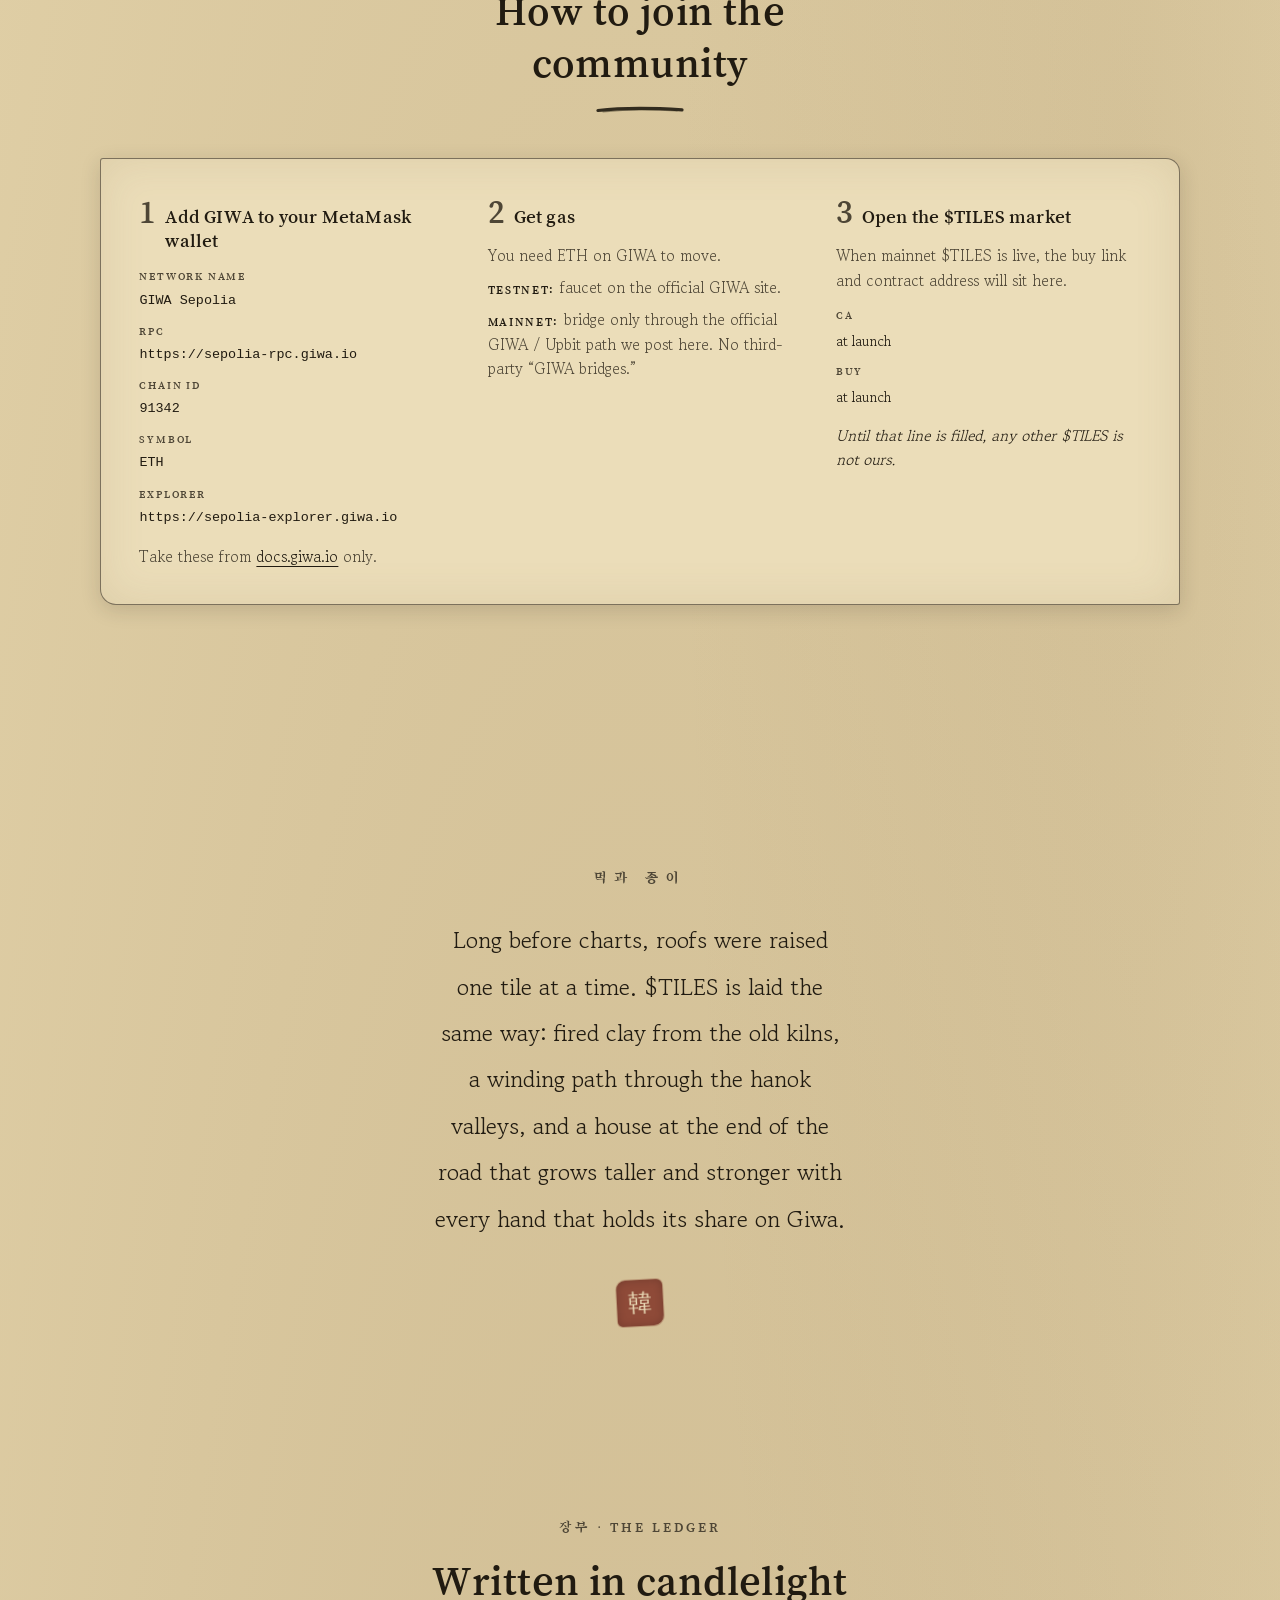
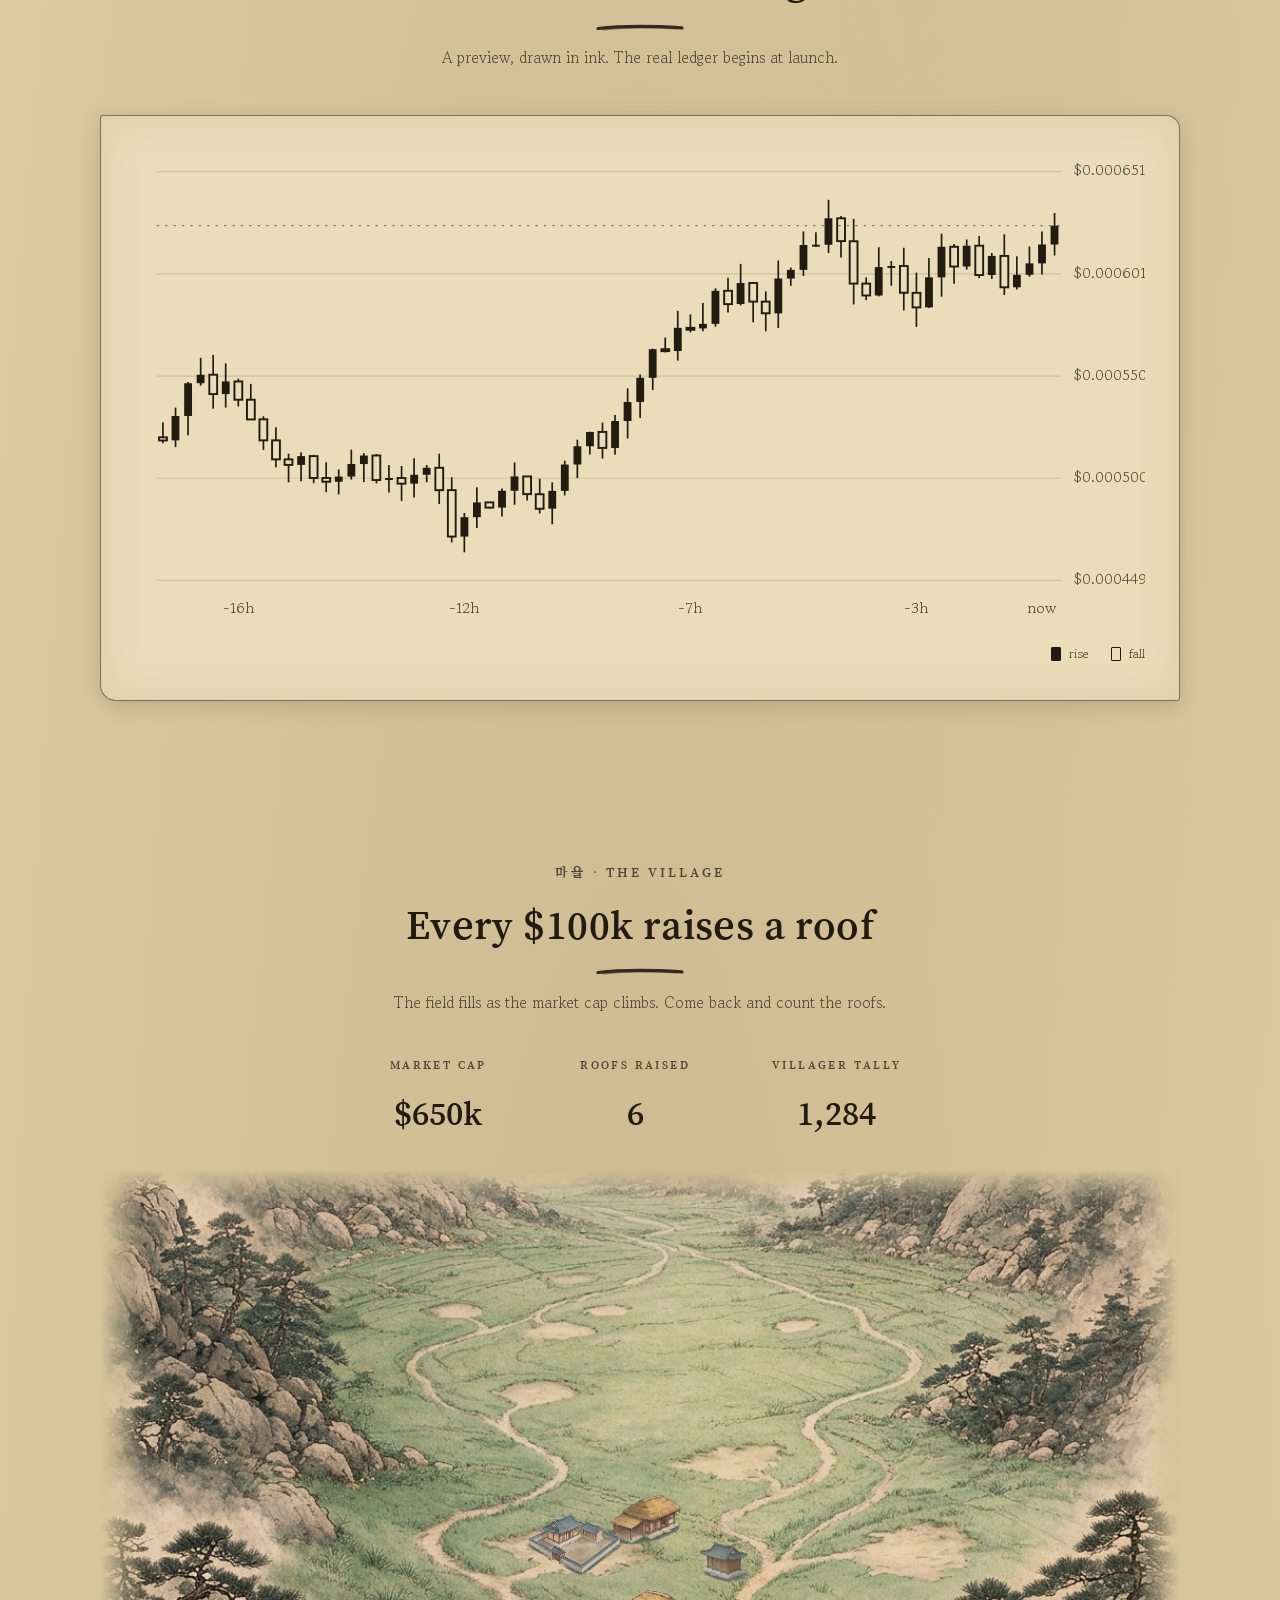
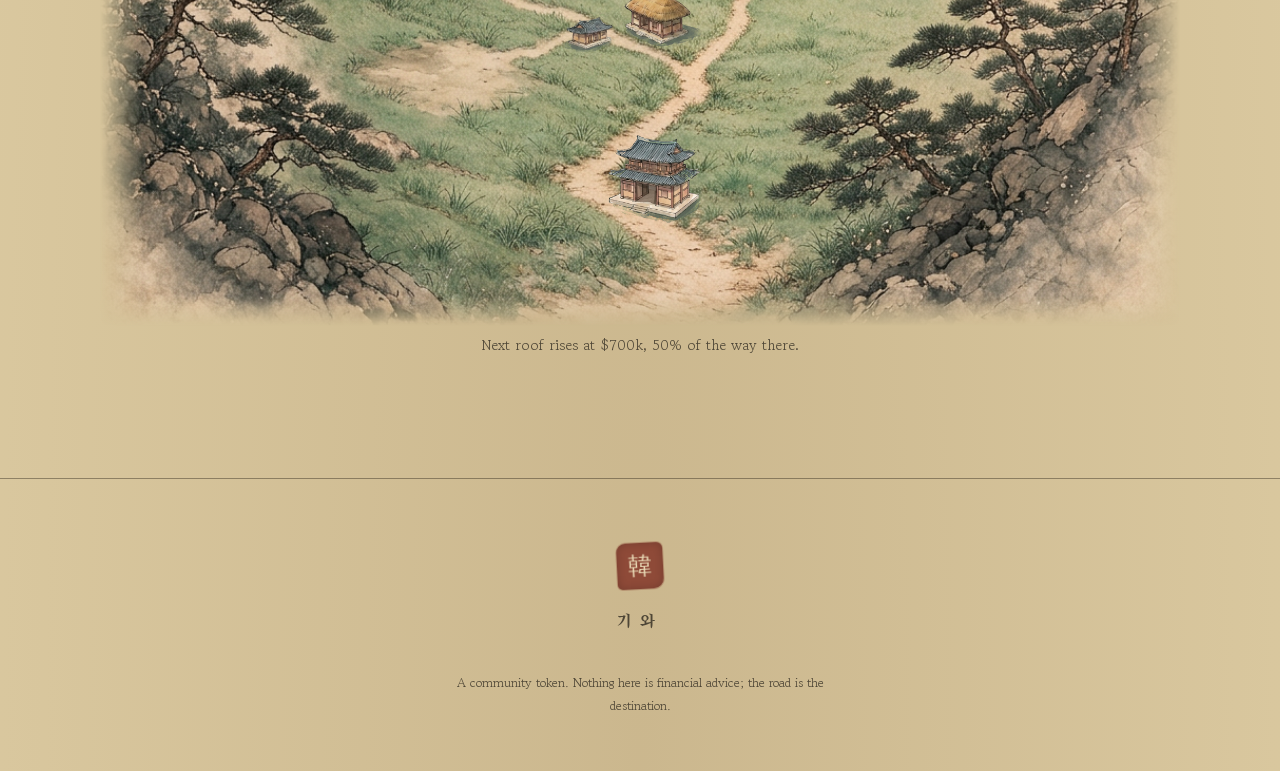
==== commit bfa4dede: "Namsangol's "How to join the community": the steps, in a section of their own" ====
--- a/index.html
+++ b/index.html
@@ -17,7 +17,7 @@
 <script>
 /* Motion gate, before first paint.
 
-   THE OS SETTING IS NO LONGER HONOURED BY DEFAULT. VEN's call,
+   THE OS SETTING IS NO LONGER HONOURED BY DEFAULT. The owner's call,
    2026-08-16, made with the trade-off stated: the animation is most of
    what this page IS — the road you walk, the village that grows — and
    a visitor arriving from a token link who sees four static pictures
@@ -98,7 +98,7 @@
     </div>
 
     <!-- NOT the ticker. The hero DRAWS the ticker as strokes above; this
-         line is the lore line (VEN, 2026-08-29). js/main.js deliberately
+         line is the lore line (the owner, 2026-08-29). js/main.js deliberately
          does not target it — see the note there before wiring anything
          into #heroLore. -->
     <p class="hero__lore reveal" id="heroLore" data-i18n="hero.lore">understand the narrative, understand the lore</p>
@@ -132,7 +132,7 @@
      remove the stage and the head and build their own. The four
      paintings are wired in js/journey.js (SPOTS[i].img) and are shared
      by all three; the inline ink buildings there are the placeholder
-     shown until each painting loads. HANDOFF §5 + §9r.
+     shown until each painting loads.
 ================================================================= -->
 <section class="journey" id="journey" aria-label="The journey through four places in Korea">
   <div class="journey__sticky">
@@ -151,14 +151,14 @@
 </section>
 
 <!-- ================================================================
-     HOW TO JOIN — Namsangol's steps, in Zico's words (2026-09-30):
+     HOW TO JOIN — Namsangol's steps, in the client's words (2026-09-30):
      "(For Namsangol Hanok Village) How to join the community". Its own
      section because network settings are for COPYING, and text printed
      on the map sheet cannot be; the map's note at Namsangol points here
      ("the steps wait at the end of the road"). `?join=stop` shows this
      same block on the map at Namsangol instead (desktop; js/journey.js).
      The settings match docs.giwa.io (checked 2026-09-30). The ticker is
-     CONFIG.token.ticker (.js-ticker: Zico wrote "$TILE"); the CA and the
+     CONFIG.token.ticker (.js-ticker: the client wrote "$TILE"); the CA and the
      buy link are filled by js/main.js from js/config.js, never typed in.
 ================================================================= -->
 <section class="join" id="join" aria-labelledby="joinTitle">
@@ -199,7 +199,7 @@
 </section>
 
 <!-- ================================================================
-     MANIFESTO — PLACEHOLDER COPY. Replace with Zico's text when it
+     MANIFESTO — PLACEHOLDER COPY. Replace with the client's text when it
      arrives; keep it to a few sentences, the section is meant to
      breathe.
 ================================================================= -->
@@ -294,8 +294,8 @@
      module has run, so the Korean pass lands before first paint and
      before journey.js reads SPOTS. See js/i18n.js. -->
 <script src="js/i18n.js"></script>
-<!-- Zico's $TiLES lettering, traced into its brush strokes (tools/title.js) -->
-<script src="js/title-zico.js"></script>
+<!-- The client's $TiLES lettering, traced into its brush strokes (tools/title.js) -->
+<script src="js/title-traced.js"></script>
 <script src="js/hero.js"></script>
 <!-- the crew on the heading — a TEST, off unless ?crew=x|ink -->
 <script src="js/crew.js"></script>
@@ -308,7 +308,7 @@
 
 <!-- TEMPORARY, AND DELIBERATELY SO. The market-cap slider lets a
      visitor watch the village grow, because a still field never says
-     that it does. VEN, 2026-08-16: it ships until the token is live,
+     that it does. The owner, 2026-08-16: it ships until the token is live,
      then comes out in one pass and a price feed takes its place
      through the same window.HANOK.setVillage() door. Delete this line
      and the two others named at the top of js/preview.js.
--- a/css/site.css
+++ b/css/site.css
@@ -15,7 +15,7 @@
 
   --font-display: "Song Myung", "Times New Roman", serif;
   --font-body:    "Gowun Batang", Georgia, serif;
-  /* the hand that writes the ENGLISH on the map (VEN, 2026-08-27: "a
+  /* the hand that writes the ENGLISH on the map (the owner, 2026-08-27: "a
      handwritten font ... applied to all text in the journey section",
      then, of Nanum Pen Script: "I dont like this 'handwritten' font,
      try another one. and revert the font of the korean characters").
@@ -246,7 +246,7 @@
 
 /* The pill is fixed to the WINDOW, and on a phone the journey's note
    band is at the bottom of it — so the pill printed itself over the
-   last line of Zico's copy (VEN's screenshot, 2026-08-25). It steps
+   last line of the client's copy (the owner's screenshot, 2026-08-25). It steps
    over the band while the band is standing and drops back the moment
    the journey lets go. --jnote-h is published by measure() in
    js/journey.js and is 0px everywhere the band is display:none, so
@@ -374,7 +374,7 @@
    Set the size HERE when the wordmark changes, not in hero.js.
 
    Sized for $TILES since 2026-08-30, and the size is the ask, not a
-   side effect: Zico wanted the mark smaller than the hangul it
+   side effect: the client wanted the mark smaller than the hangul it
    replaced — *"Doesnt need to be that big."* 기와 drew 181px-tall
    glyphs in a 460px box; $TILES at 560 draws ~88px caps in a box
    that is only 100px wider, so the mark reads as a wordmark rather
@@ -388,7 +388,7 @@
    The vw ceiling is 84 rather than 74 because six letters need the
    phone's full measure where two hangul blocks did not.
 
-   2026-09-30, Zico, the other way now that the crew stands on it:
+   2026-09-30, the client, the other way now that the crew stands on it:
    *"try again with the lettering being bigger also"* — 760px (caps
    ~134px, up from ~99) and 92vw on phones (+9.5% there: a phone is
    width-bound, so the gain is mostly desktop). Measured with the brush
@@ -396,7 +396,7 @@
    line, seal on screen, no sideways scroll. A new FONT sets its own
    number here from a cap-height target (~130px on desktop). */
 .hero__title{
-  /* the third term keeps a TALL mark inside the first screen: Zico's
+  /* the third term keeps a TALL mark inside the first screen: the client's
      lettering (with the S's long tail) is ~1.7:1 where the old letters
      were ~3.8:1, so at 760px wide it would stand ~450px tall. js/hero.js
      writes --mark-ar (the box's width/height) from the viewBox. */
@@ -427,7 +427,7 @@
    ink weight rather than by size: spaced and full-strength --ink here,
    unspaced and --ink-soft there.
 
-   Scaled down once more at VEN's word, 2026-08-29. 34ch is kept
+   Scaled down once more at the owner's word, 2026-08-29. 34ch is kept
    deliberately: it is the width that breaks the line at its own comma
    ("understand the narrative," / "understand the lore") instead of
    mid-clause.
@@ -725,7 +725,7 @@
    see the block comment in js/journey.js for why that split exists. */
 
 .journey--map{
-  /* Three journeys and no dwells (since 2026-08-20 part 3 the camera
+  /* Three journeys and no dwells (since 2026-08-20 the camera
      never stops — see DWELL in js/journey.js). At 560vh the scrollable
      part is 460vh, ~153vh of scrolling per leg, and every vh of it
      moves the camera. It was 640vh when ~a third of the section was
@@ -740,11 +740,11 @@
      keeping their 460vh. */
   height: 590vh;
 }
-/* NO opaque background on the sticky — load-bearing absence (part 9).
+/* NO opaque background on the sticky — load-bearing absence.
    The entry dissolve slides the semi-transparent map up OVER the
    hero's fixed landscape; a paper background here sat between them,
    so the pre-pin viewport read as a blank slab instead of a
-   cross-dissolve (VEN's screenshot). The sheet itself covers the
+   cross-dissolve (the owner's screenshot). The sheet itself covers the
    sticky edge-to-edge once drawn (its zoom is cover-floored), so
    nothing is lost by the transparency. */
 
@@ -767,7 +767,7 @@
    SECOND overflow:hidden here wraps the camera's 2960x5304 layer in
    another clip, and with .jmap's entry mask over the top of it that
    was enough to hang the renderer outright on load. Same family of
-   trap as the two blend dropouts in HANDOFF §7 and the note on
+   trap as the two blend dropouts and the note on
    .jmap__sheet above: this layer is far too big to be given any
    compositing work that is not strictly needed. */
 .jmap__view{
@@ -802,7 +802,7 @@
      Measured, because it looked like one: at p=0.20 (zoom 1.0, layer
      1600x2867) the sheet painted; at p=0.07 (zoom 1.85) it did not,
      and setting mixBlendMode to normal brought it straight back. Same
-     family of trap as the two blend dropouts in HANDOFF §7.
+     family of trap as the two blend dropouts in
 
      The marriage is done by .jmap__tone instead, which is one
      viewport in size — about a twenty-third of the area — and blends
@@ -826,7 +826,7 @@
   overflow: visible;
 }
 
-/* The road ahead as FOOTSTEPS (default since part 10) — small ink
+/* The road ahead as FOOTSTEPS (the default) — small ink
    prints a stride apart, alternating sides, each turned to where the
    road goes. Geometry is generated in js/journey.js from the same
    arc-length table the camera uses; prints vanish under the inked
@@ -834,7 +834,7 @@
 .jmap__steps ellipse{
   fill: var(--ink-soft);
   /* .42 until 2026-08-27. On the cleared paper the prints were the
-     only thing that said where the path went, and at .42 VEN could
+     only thing that said where the path went, and at .42 the owner could
      not see it: "make it obvious where the path is or reduce the size
      of each clearing." Darker prints, and the dotted line under them
      (.jmap__road--under) — the clearings stay. */
@@ -877,8 +877,7 @@
   stroke-linecap: round;
 }
 
-/* The place names, written onto the sheet (default since 2026-08-20
-   part 2 — the info cards are gone unless ?info=1). The glyphs are the
+/* The place names, written onto the sheet (default since 2026-08-20 — the info cards are gone unless ?info=1). The glyphs are the
    display face; the HANDWRITING is the label's mask, a serpentine
    brush stroke revealed by dashoffset — see the label block in
    js/journey.js. Sized per viewport by measure(), not here. */
@@ -897,7 +896,7 @@
   text-transform: uppercase;
   opacity: .8;
 }
-/* Zico's note on the sheet, under the caption. Sentence case and no
+/* The client's note on the sheet, under the caption. Sentence case and no
    tracking — it is prose, not a map label, and the caption above it
    keeps the small-caps job. Slightly lighter than the caption so the
    name still leads. */
@@ -915,9 +914,9 @@
    on a note here, not the name of the place, so its tracking eases to
    fit the box the tool cleared for it */
 .jmap__enlab--phone .jmap__en{ letter-spacing: .12em; }
-/* THE HAND (VEN, 2026-08-27). The caption and the note in a
+/* THE HAND (the owner, 2026-08-27). The caption and the note in a
    handwriting face — the Korean name stays in the display serif, at
-   VEN's ask — and the caption set as a line of that hand rather than
+   the owner's ask — and the caption set as a line of that hand rather than
    tracked small caps, which a pen does not do. `.jmap--hand` is on by
    default (Caveat); `.jmap--hand-2` / `-3` are Kalam and Patrick Hand;
    `?hand=0` is the serif as before. See --font-hand. */
@@ -930,9 +929,9 @@
   letter-spacing: .02em;
 }
 
-/* ZICO'S COPY, SECOND HOME — a band under the map.
-
-   The sheet is where it lives on a desktop (VEN: *"I liked how it was
+/* THE CLIENT'S COPY, SECOND HOME — a band under the map.
+
+   The sheet is where it lives on a desktop (the owner: *"I liked how it was
    before"*). But the sheet block is sized off the LABEL scale, and
    that scale floors at 34px: on a 390px phone the block would be a
    quarter of the sheet's width while its own text fell to about 7px.
@@ -943,7 +942,7 @@
    A BAND IN THE FLOW, NOT A WASH ON TOP. It used to be absolutely
    positioned over the bottom of the map with a translucent gradient
    behind it, and on a phone that put every word over mountains,
-   terraced fields or roofs — the three things VEN circled in red on
+   terraced fields or roofs — the three things the owner circled in red on
    2026-08-25. There is no position on this sheet that fixes that: at
    phone width the map covers the screen edge to edge, so the only
    clean paper is paper the map does not reach. Hence a real band,
@@ -1004,7 +1003,7 @@
   margin-bottom: .35rem;
 }
 /* The one place seal red is allowed outside the hero and footer
-   stamps: a map marker IS a stamp. §4. */
+   stamps: a map marker IS a stamp. */
 .jmap__seal rect{ fill: var(--seal); }
 .jmap__seal text{
   fill: var(--paper-light);
@@ -1016,8 +1015,7 @@
   text-anchor: middle;
 }
 
-/* The vistas — the four paintings, back by request (VEN 2026-08-20
-   part 4): just the place, no copy, fading up as you arrive on it and
+/* The vistas — the four paintings, back by request (the owner, 2026-08-20): just the place, no copy, fading up as you arrive on it and
    away as you leave. Screen-pinned so they never scale with the
    camera; left side against the marker's right-of-centre focus. The
    keyed treatment means no card edge — the painting sits straight on
@@ -1058,15 +1056,15 @@
   margin: 0;
   z-index: 2;
 }
-/* ITS OWN CLEARING (2026-09-30, session 21). Zico: *"The "the journey"
+/* ITS OWN CLEARING (2026-09-30). The client: *"The "the journey"
    title in the "the journey" section is not visible that well in the
-   background"*; VEN: *"Perhaps a clearing that is pinned to the "the
+   background"*; the owner: *"Perhaps a clearing that is pinned to the "the
    journey" text rather than the background itself."* The sheet moves
    under the eyebrow, so no clearing cut into the map could stay beneath
    it — this one belongs to the eyebrow and moves with it: a soft oval of
    the SHEET's own paper (#E9D4BD, sampled off the render — warmer than
    --paper), feathered to nothing, so it reads as mist the ridges fade
-   into, like the clearings round Zico's notes, not a label stuck on.
+   into, like the clearings round the client's notes, not a label stuck on.
    It sits inside the eyebrow's stacking context (z-index -1): under the
    words, over the map. `?jhead=0` = the bare eyebrow. */
 .jmap__eyebrow::before{
@@ -1083,13 +1081,13 @@
 }
 .jmap__eyebrow--bare::before{ display: none; }
 
-/* ---- the copy column — ?info=1 ONLY since 2026-08-20 part 2 --------
-   VEN removed the per-location information; this block serves the way
+/* ---- the copy column — ?info=1 ONLY since 2026-08-20 --------
+   The owner removed the per-location information; this block serves the way
    back. Pinned to the screen rather than to the sheet: it must not
    scale with the camera, so it lives outside .jmap__cam. The wash is a
    gradient rather than a card edge: a hard-edged panel over a painting
    is the exact thing the journey's paintings were treated to avoid
-   (§6, "glossy tiles pasted onto the landscape"). */
+   ("glossy tiles pasted onto the landscape"). */
 .jmap__cards{
   position: absolute;
   top: 0; left: 0; right: 0; bottom: 0;
@@ -1216,7 +1214,7 @@
 .manifesto__seal{ margin: 2.4rem auto 0; }
 
 /* HOW TO JOIN (index.html #join) — Namsangol's steps -------------
-   Zico's text, 2026-09-30. A paper card in the ledger's hand, three
+   The client's text, 2026-09-30. A paper card in the ledger's hand, three
    steps across it (one column on phones). The settings are set in a
    monospace so 0/O and l/1 can't be misread, and a click selects a
    whole value (user-select: all) for copying — nothing else to it.
@@ -1440,7 +1438,7 @@
 
 /* A painting on parchment dropped into a 1080px box shows its own four
    edges against the page — the same trap as the journey's untreated
-   panels (HANDOFF §5, ?panels=). Feather them so the plate reads as a
+   panels (?panels=). Feather them so the plate reads as a
    drawing ON the sheet rather than a tile pasted onto it. Two linear
    masks intersected: a radial would pull the corners in too far and
    crop the field. Only applied once the art is up (.has-art), so the
@@ -1563,7 +1561,7 @@
    an IntersectionObserver in village.js) and motion is allowed.
    The bezier is the smoothing: the ride starts at a drift and
    decelerates the whole way, like a bubble losing its push — `linear`
-   travelled at one speed and stopped dead, which is what VEN read as
+   travelled at one speed and stopped dead, which is what the owner read as
    not smooth. It applies per keyframe segment, and the transform runs
    0%..17% as ONE segment (the middle keyframes only touch opacity), so
    the whole rise is a single eased gesture. */
@@ -1628,7 +1626,7 @@
 }
 
 /* THE CREW (js/crew.js, crew-test branch) ------------------------
-   Zico's villagers sat on the tops of the letters. The layer is laid
+   The client's villagers sat on the tops of the letters. The layer is laid
    exactly over the title svg and every figure is placed in % of it,
    so the crew scales with the title. Each figure is a box one frame
    wide whose BACKGROUND is a strip of --n frames, sized n boxes wide
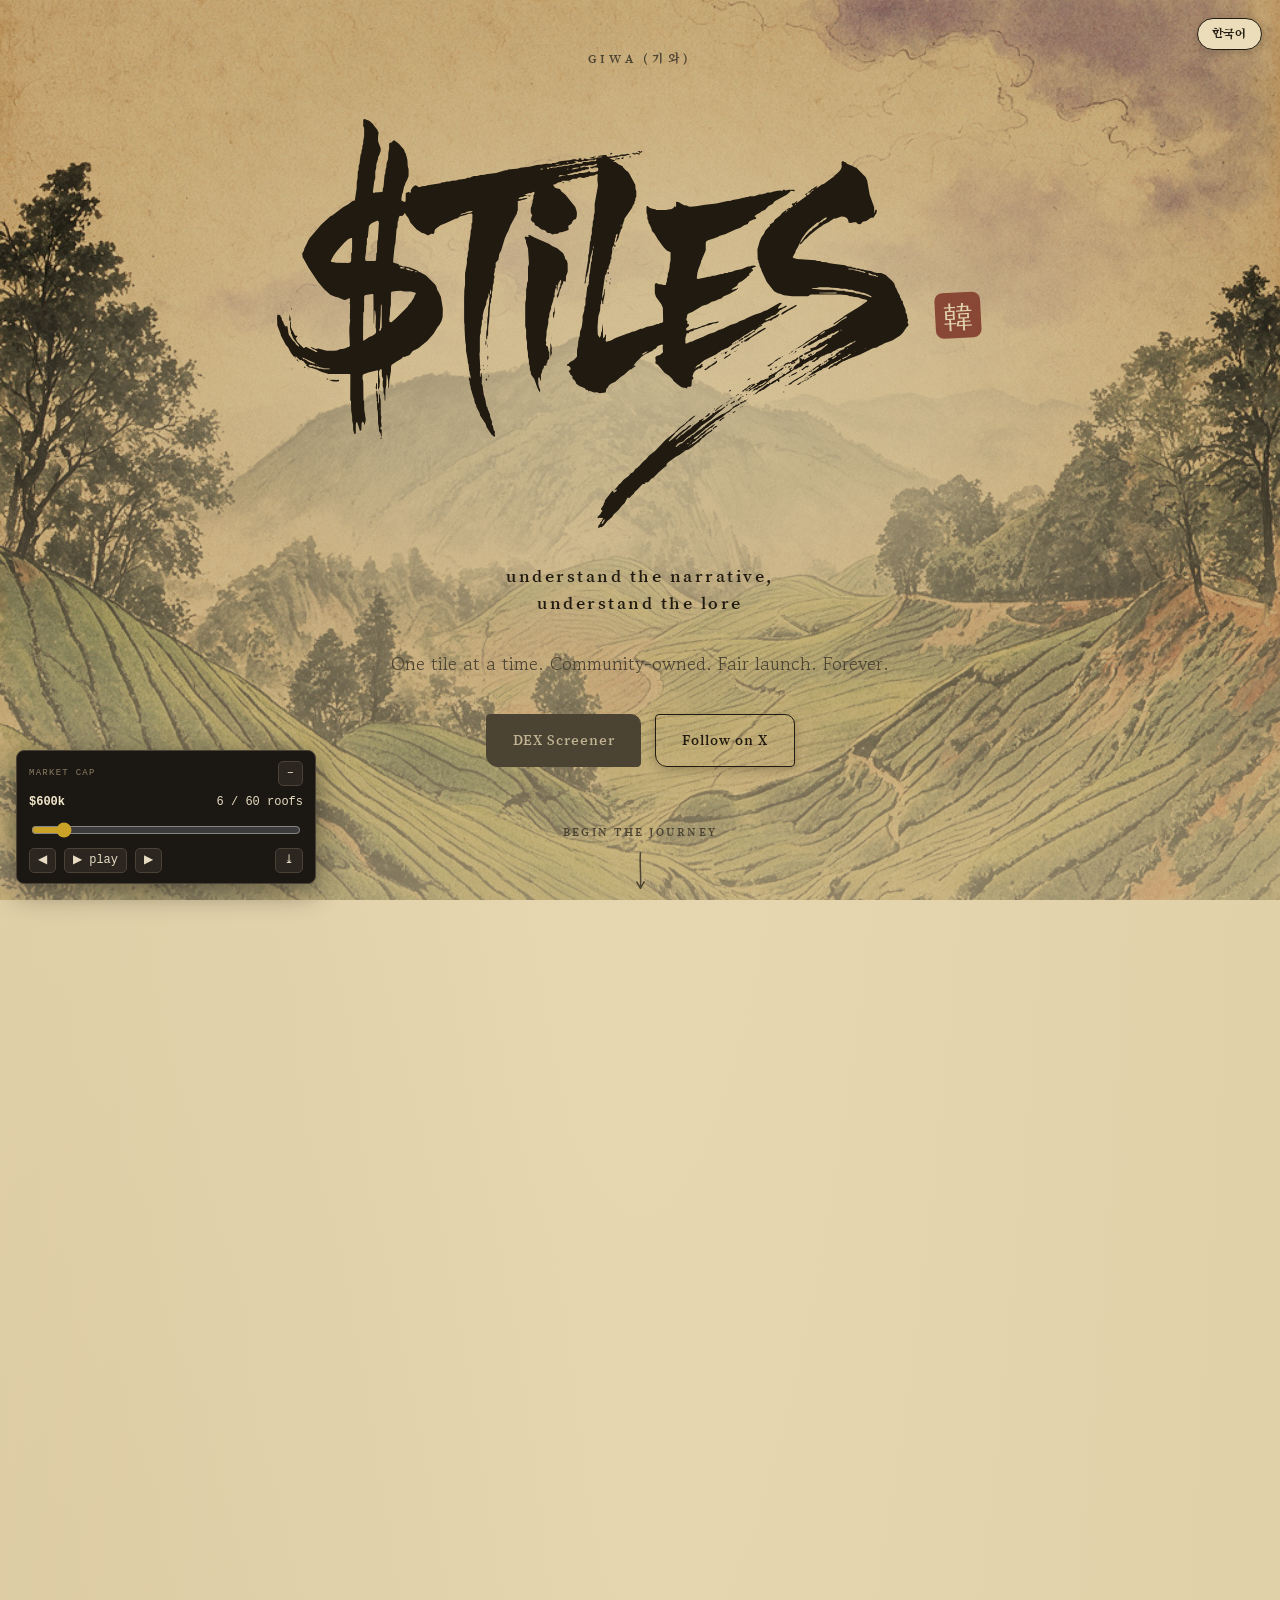
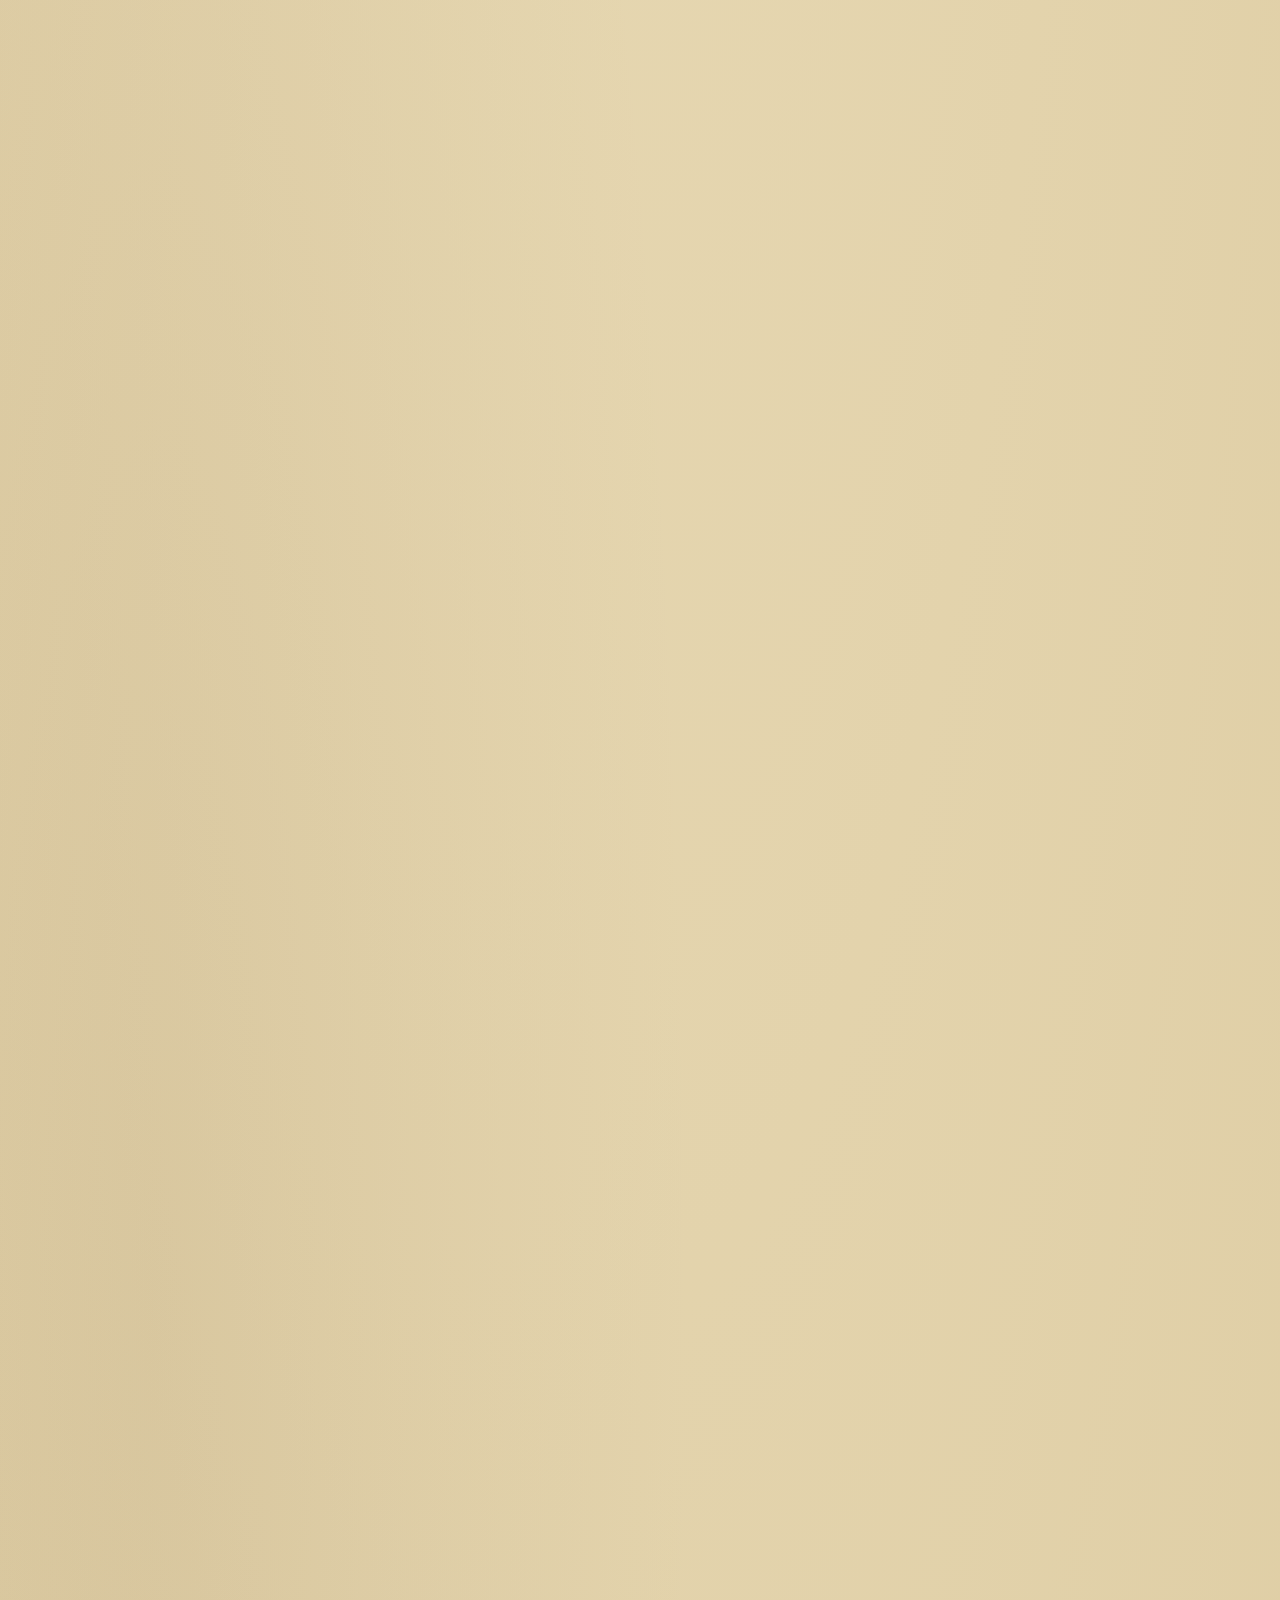
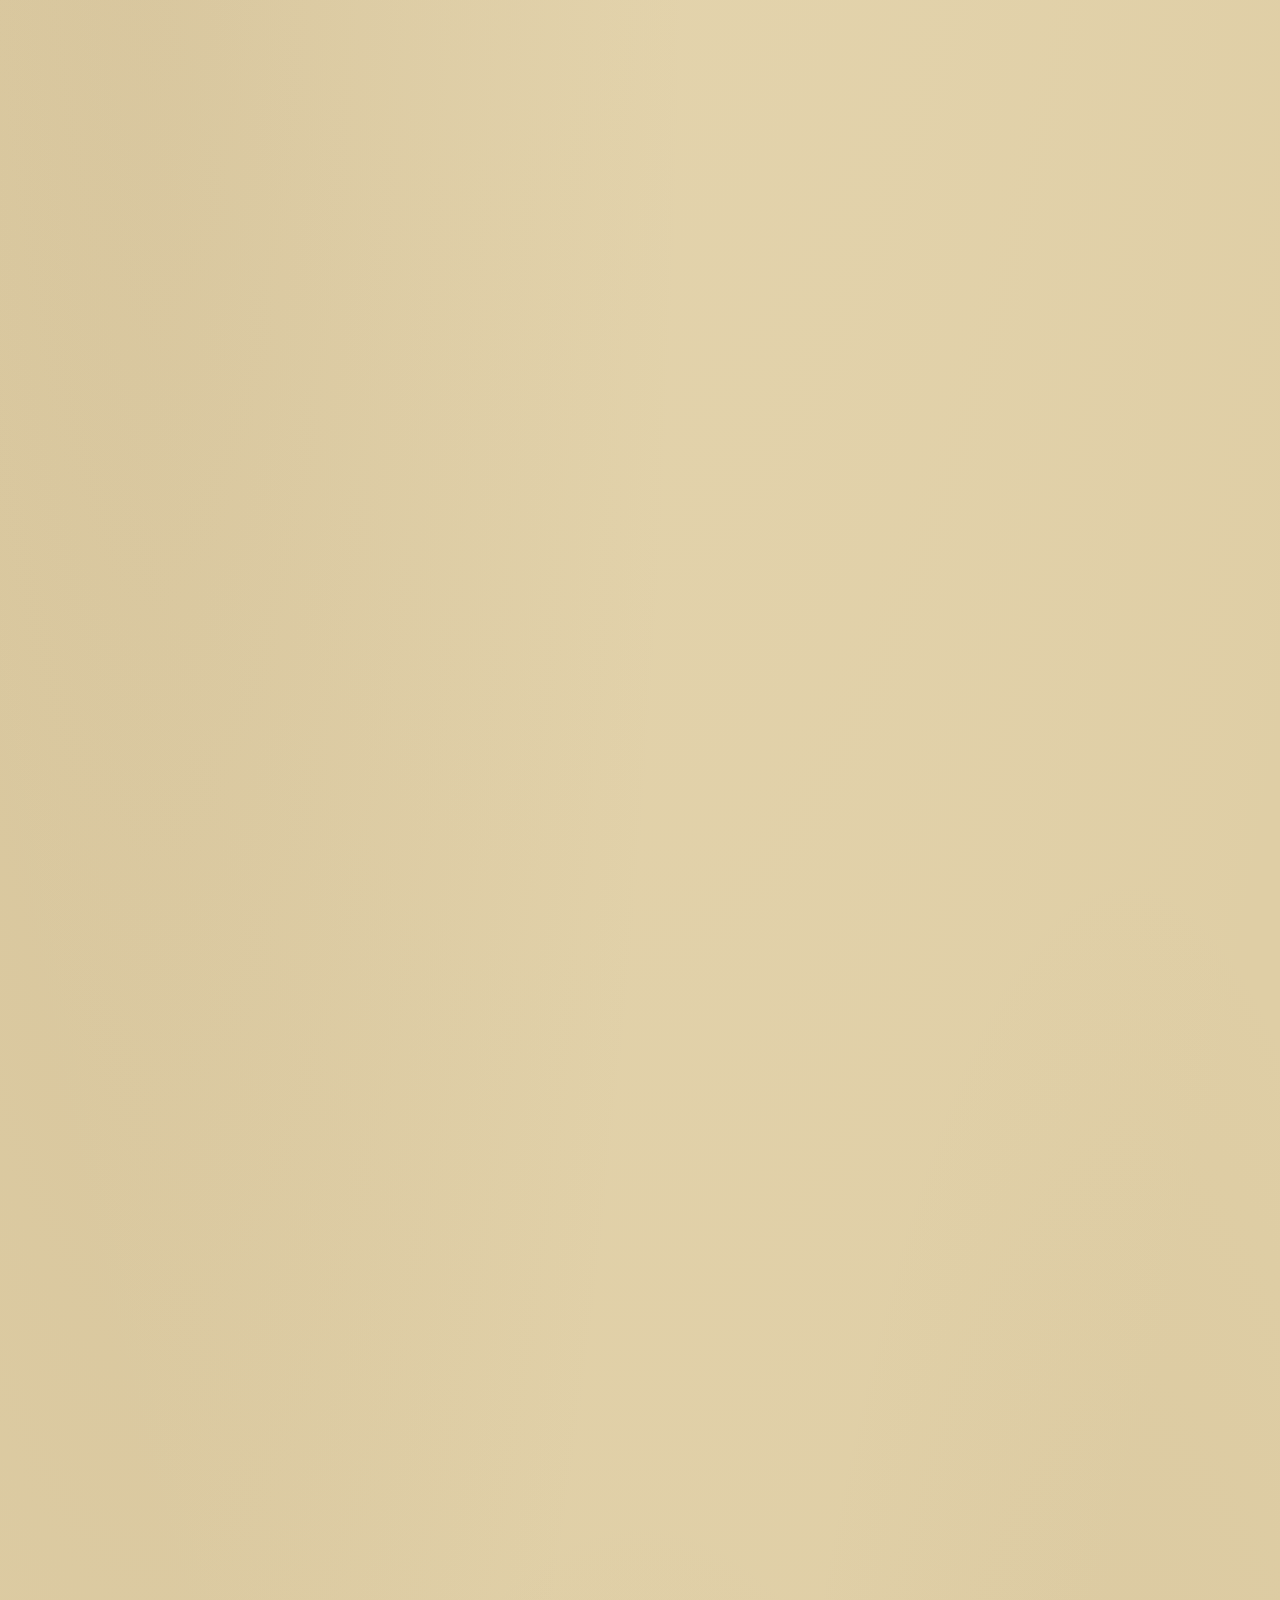
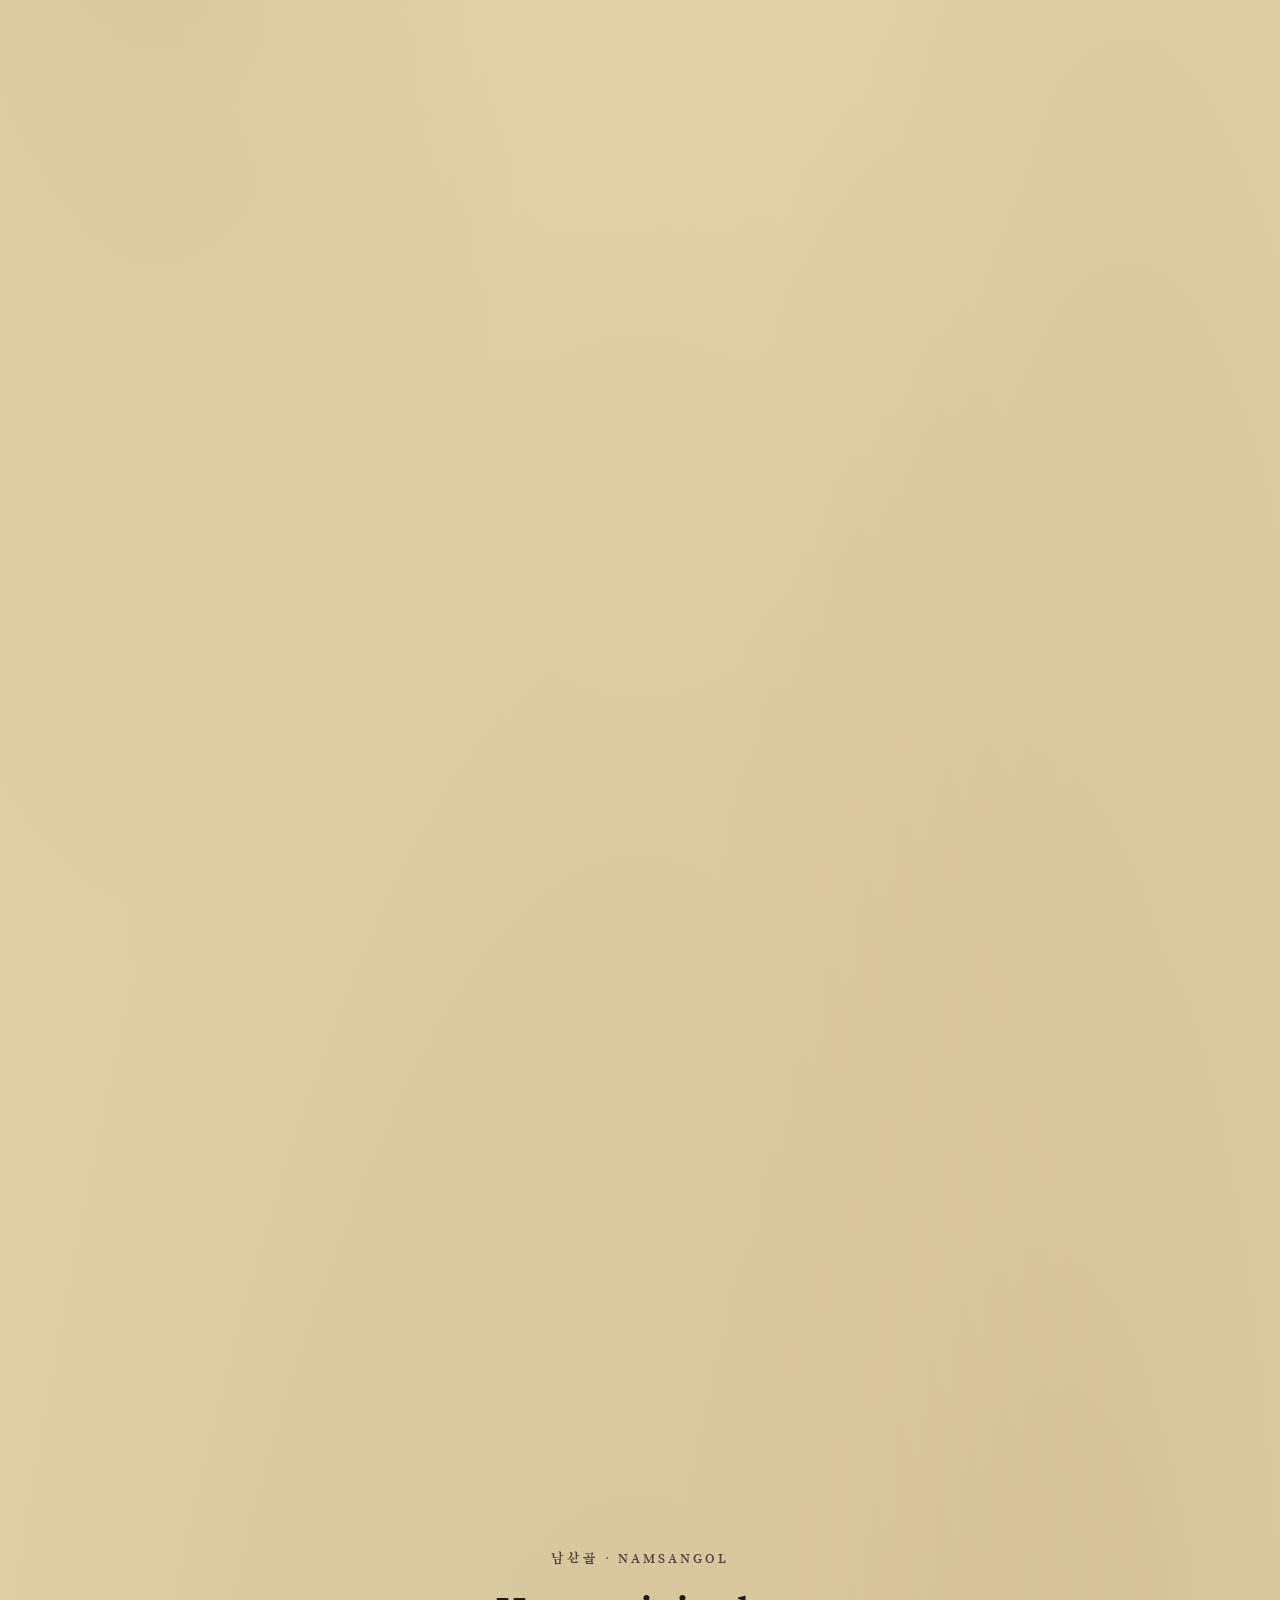
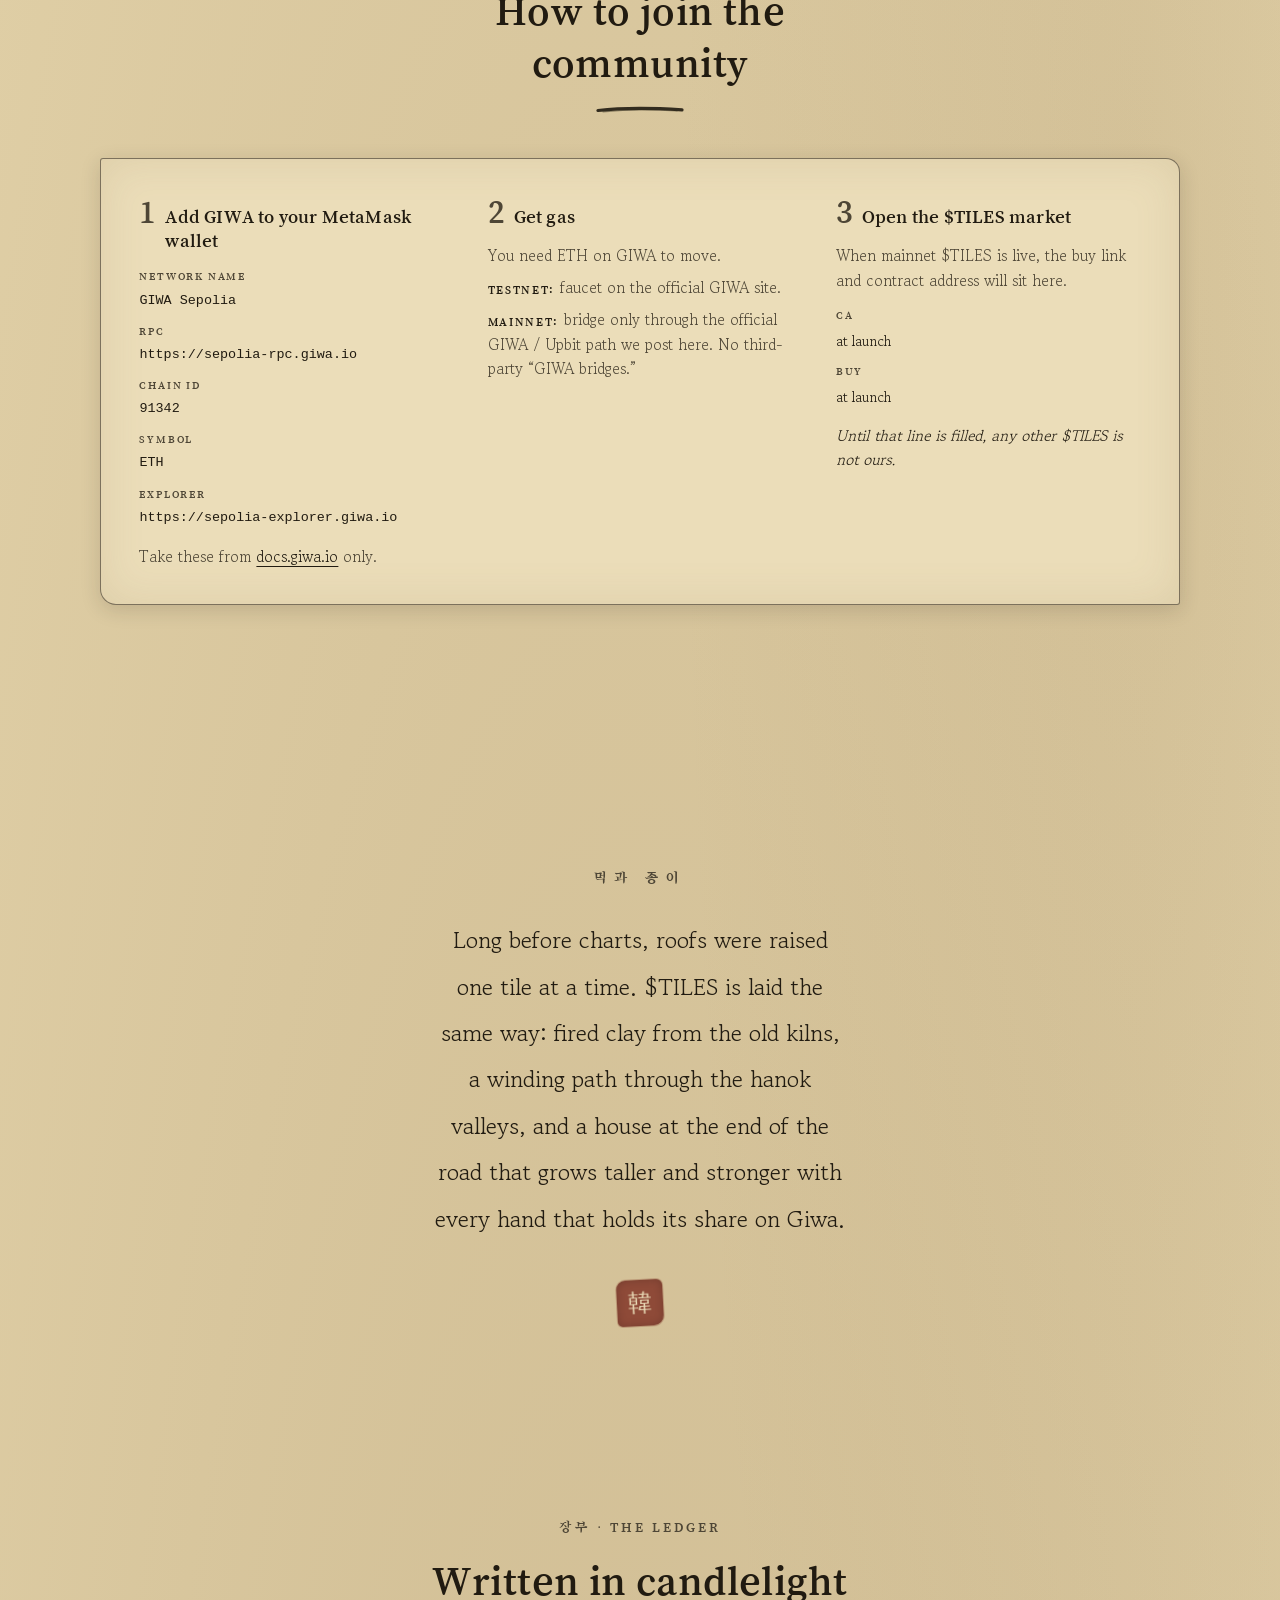
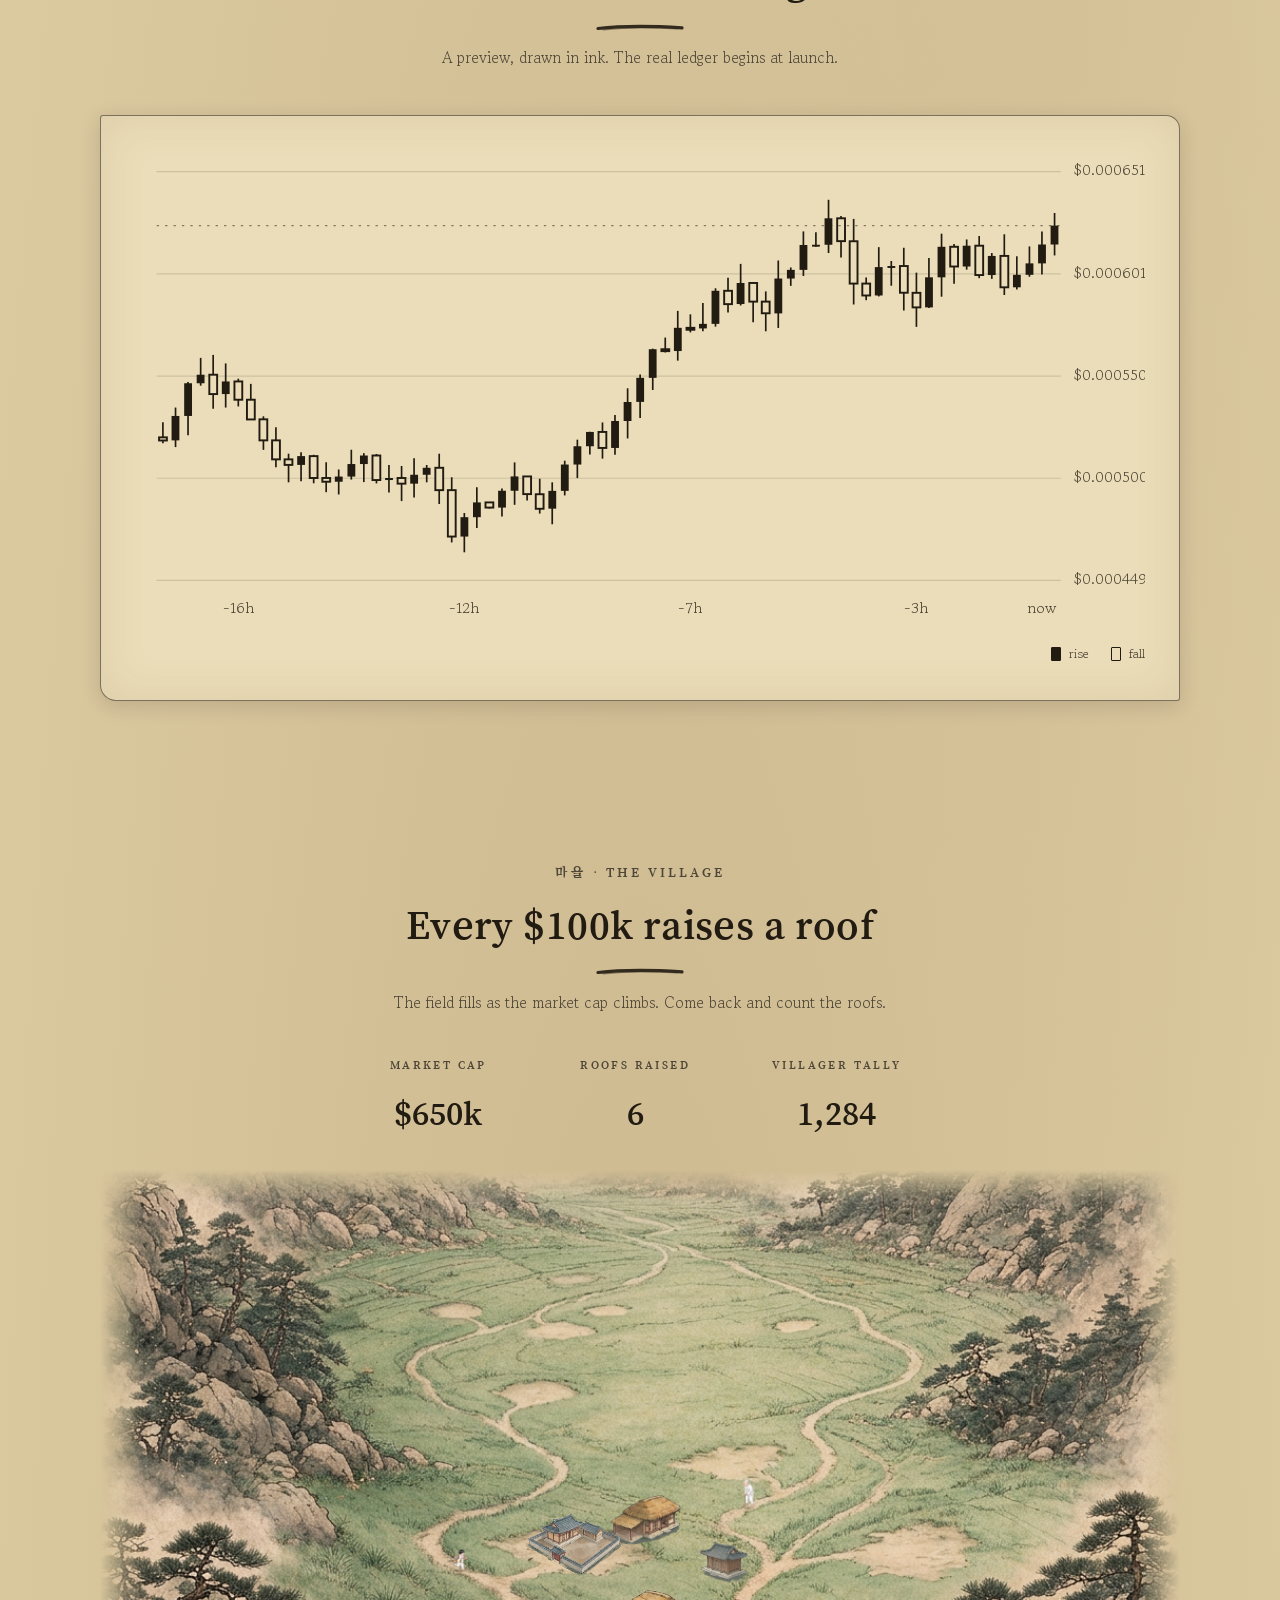
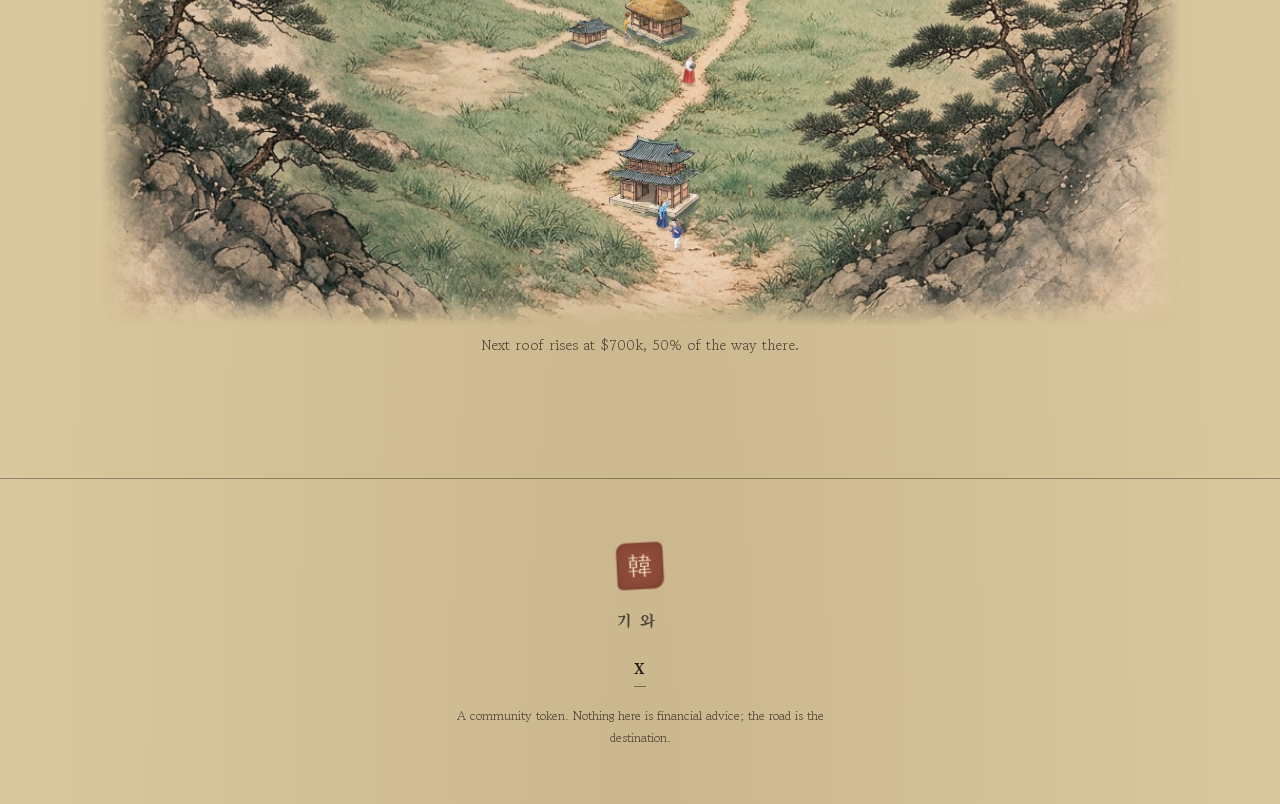
==== commit b9cb5c53: "Namsangol's caption no longer runs through its name; the crew on by default; the X link VEN, with a " ====
--- a/index.html
+++ b/index.html
@@ -17,7 +17,7 @@
 <script>
 /* Motion gate, before first paint.
 
-   THE OS SETTING IS NO LONGER HONOURED BY DEFAULT. The owner's call,
+   THE OS SETTING IS NO LONGER HONOURED BY DEFAULT. VEN's call,
    2026-08-16, made with the trade-off stated: the animation is most of
    what this page IS — the road you walk, the village that grows — and
    a visitor arriving from a token link who sees four static pictures
@@ -98,7 +98,7 @@
     </div>
 
     <!-- NOT the ticker. The hero DRAWS the ticker as strokes above; this
-         line is the lore line (the owner, 2026-08-29). js/main.js deliberately
+         line is the lore line (VEN, 2026-08-29). js/main.js deliberately
          does not target it — see the note there before wiring anything
          into #heroLore. -->
     <p class="hero__lore reveal" id="heroLore" data-i18n="hero.lore">understand the narrative, understand the lore</p>
@@ -132,7 +132,7 @@
      remove the stage and the head and build their own. The four
      paintings are wired in js/journey.js (SPOTS[i].img) and are shared
      by all three; the inline ink buildings there are the placeholder
-     shown until each painting loads.
+     shown until each painting loads. HANDOFF §5 + §9r.
 ================================================================= -->
 <section class="journey" id="journey" aria-label="The journey through four places in Korea">
   <div class="journey__sticky">
@@ -151,14 +151,14 @@
 </section>
 
 <!-- ================================================================
-     HOW TO JOIN — Namsangol's steps, in the client's words (2026-09-30):
+     HOW TO JOIN — Namsangol's steps, in Zico's words (2026-09-30):
      "(For Namsangol Hanok Village) How to join the community". Its own
      section because network settings are for COPYING, and text printed
      on the map sheet cannot be; the map's note at Namsangol points here
      ("the steps wait at the end of the road"). `?join=stop` shows this
      same block on the map at Namsangol instead (desktop; js/journey.js).
      The settings match docs.giwa.io (checked 2026-09-30). The ticker is
-     CONFIG.token.ticker (.js-ticker: the client wrote "$TILE"); the CA and the
+     CONFIG.token.ticker (.js-ticker: Zico wrote "$TILE"); the CA and the
      buy link are filled by js/main.js from js/config.js, never typed in.
 ================================================================= -->
 <section class="join" id="join" aria-labelledby="joinTitle">
@@ -199,7 +199,7 @@
 </section>
 
 <!-- ================================================================
-     MANIFESTO — PLACEHOLDER COPY. Replace with the client's text when it
+     MANIFESTO — PLACEHOLDER COPY. Replace with Zico's text when it
      arrives; keep it to a few sentences, the section is meant to
      breathe.
 ================================================================= -->
@@ -294,21 +294,21 @@
      module has run, so the Korean pass lands before first paint and
      before journey.js reads SPOTS. See js/i18n.js. -->
 <script src="js/i18n.js"></script>
-<!-- The client's $TiLES lettering, traced into its brush strokes (tools/title.js) -->
-<script src="js/title-traced.js"></script>
+<!-- Zico's $TiLES lettering, traced into its brush strokes (tools/title.js) -->
+<script src="js/title-zico.js"></script>
 <script src="js/hero.js"></script>
-<!-- the crew on the heading — a TEST, off unless ?crew=x|ink -->
+<!-- the crew on the heading (the painters) — on by default; ?crew=0 turns it off -->
 <script src="js/crew.js"></script>
 <script src="js/journey.js"></script>
 <script src="js/chart.js"></script>
 <script src="js/village.js"></script>
-<!-- people on the village paths — a TEST, on with ?crew=ink -->
+<!-- people on the village paths — on by default; ?crew=0 turns them off -->
 <script src="js/villagers.js"></script>
 <script src="js/main.js"></script>
 
 <!-- TEMPORARY, AND DELIBERATELY SO. The market-cap slider lets a
      visitor watch the village grow, because a still field never says
-     that it does. The owner, 2026-08-16: it ships until the token is live,
+     that it does. VEN, 2026-08-16: it ships until the token is live,
      then comes out in one pass and a price feed takes its place
      through the same window.HANOK.setVillage() door. Delete this line
      and the two others named at the top of js/preview.js.
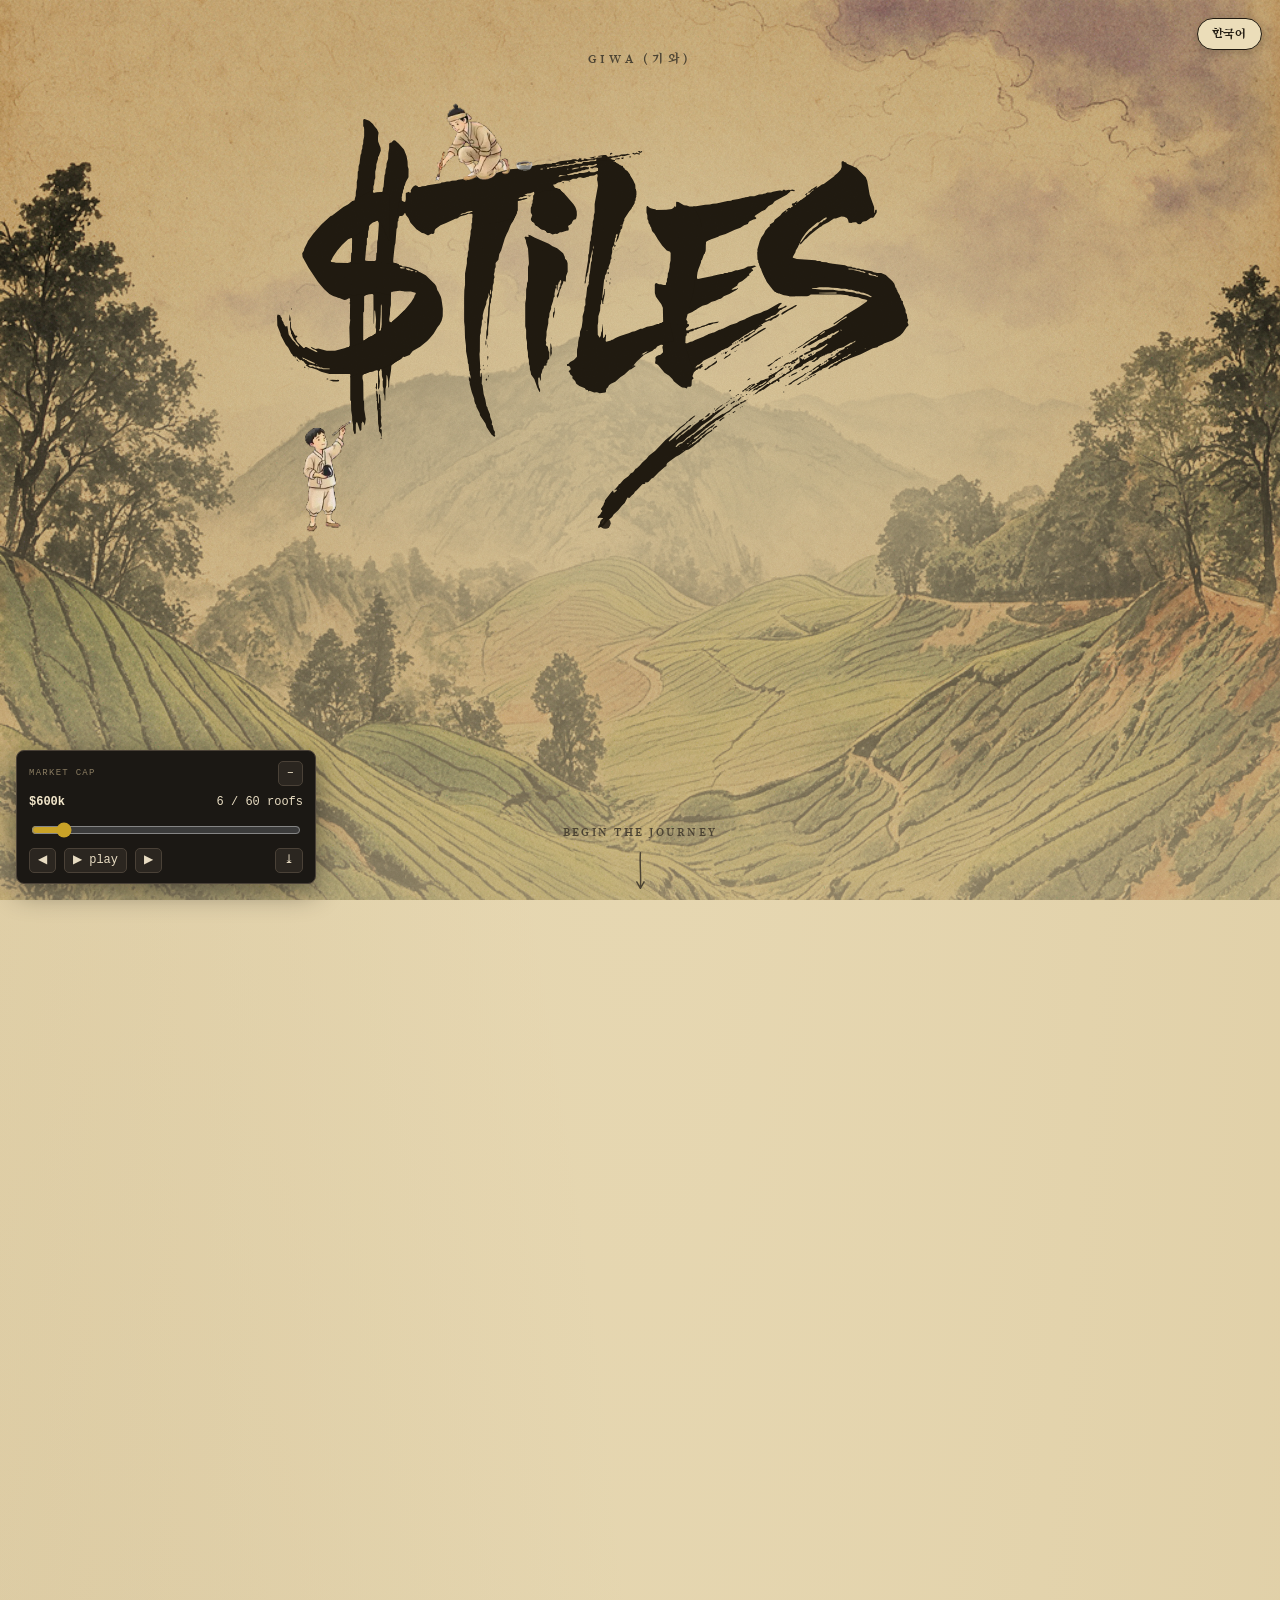
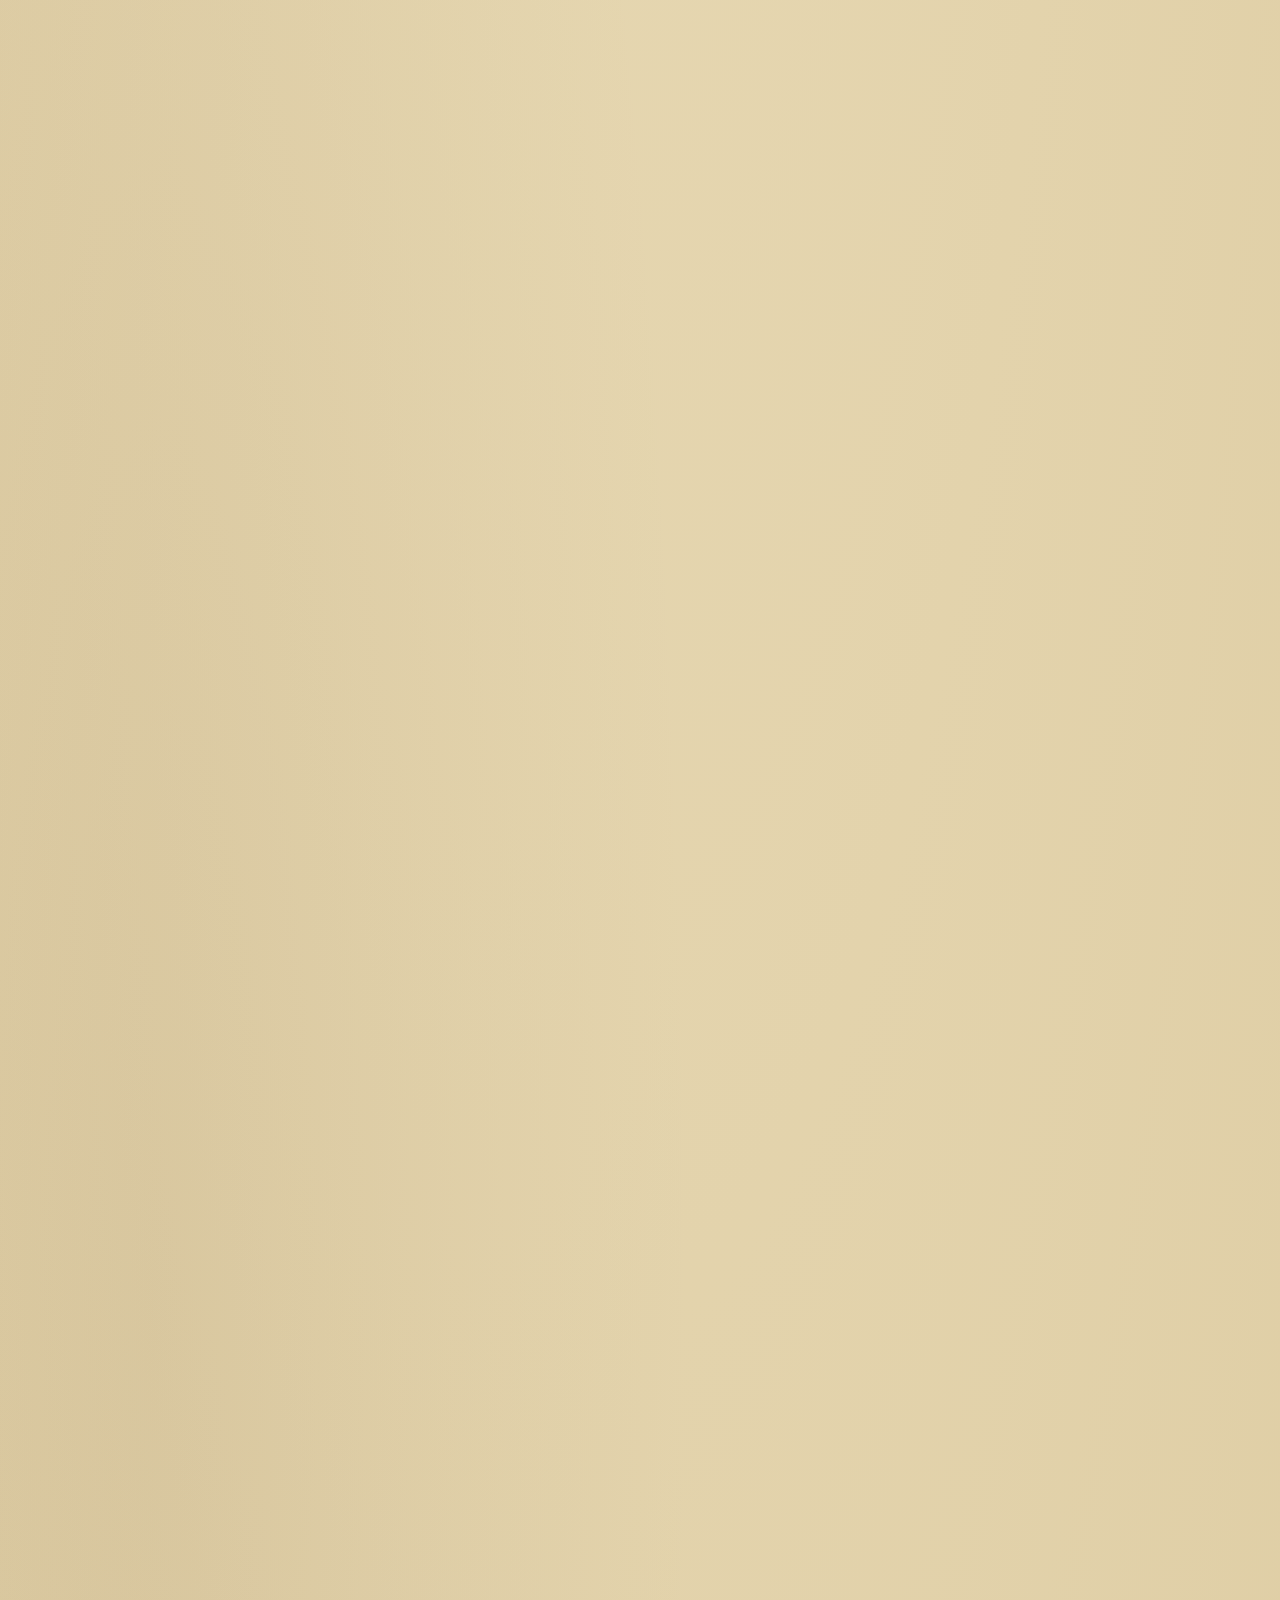
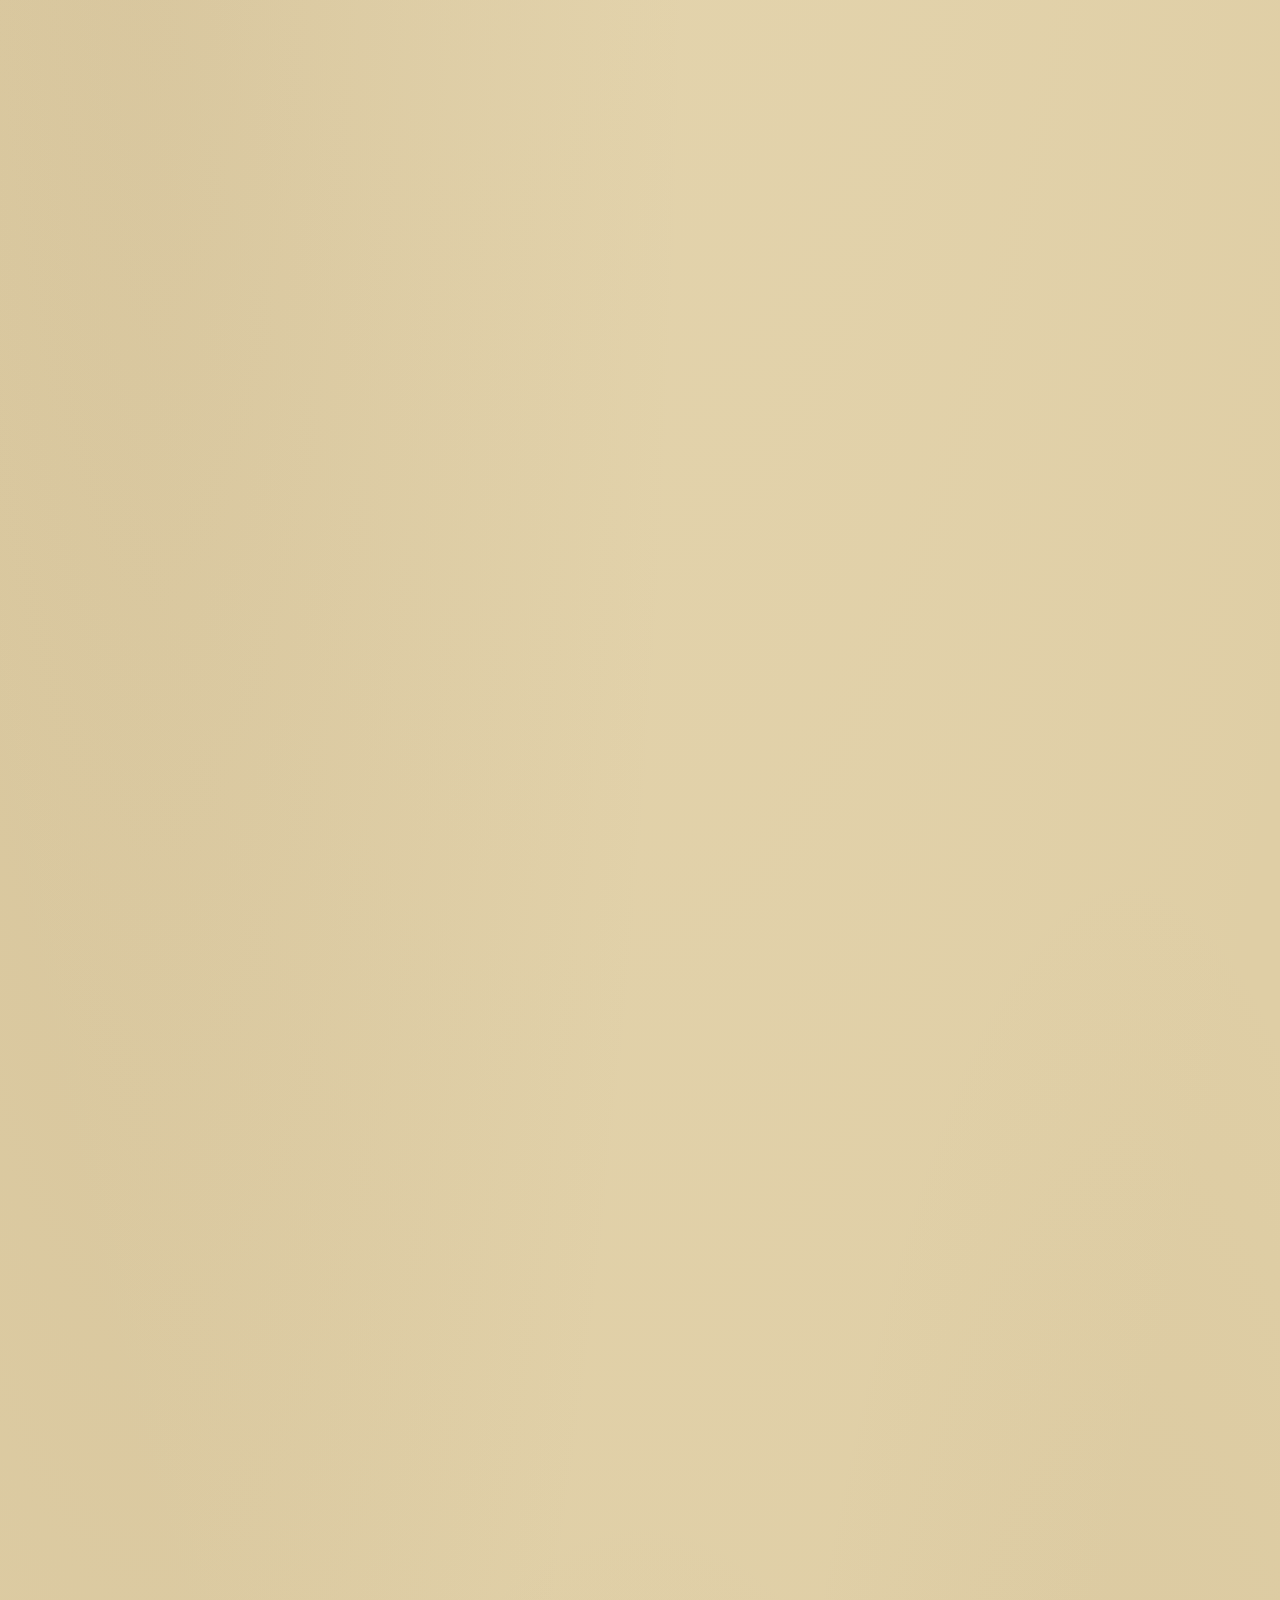
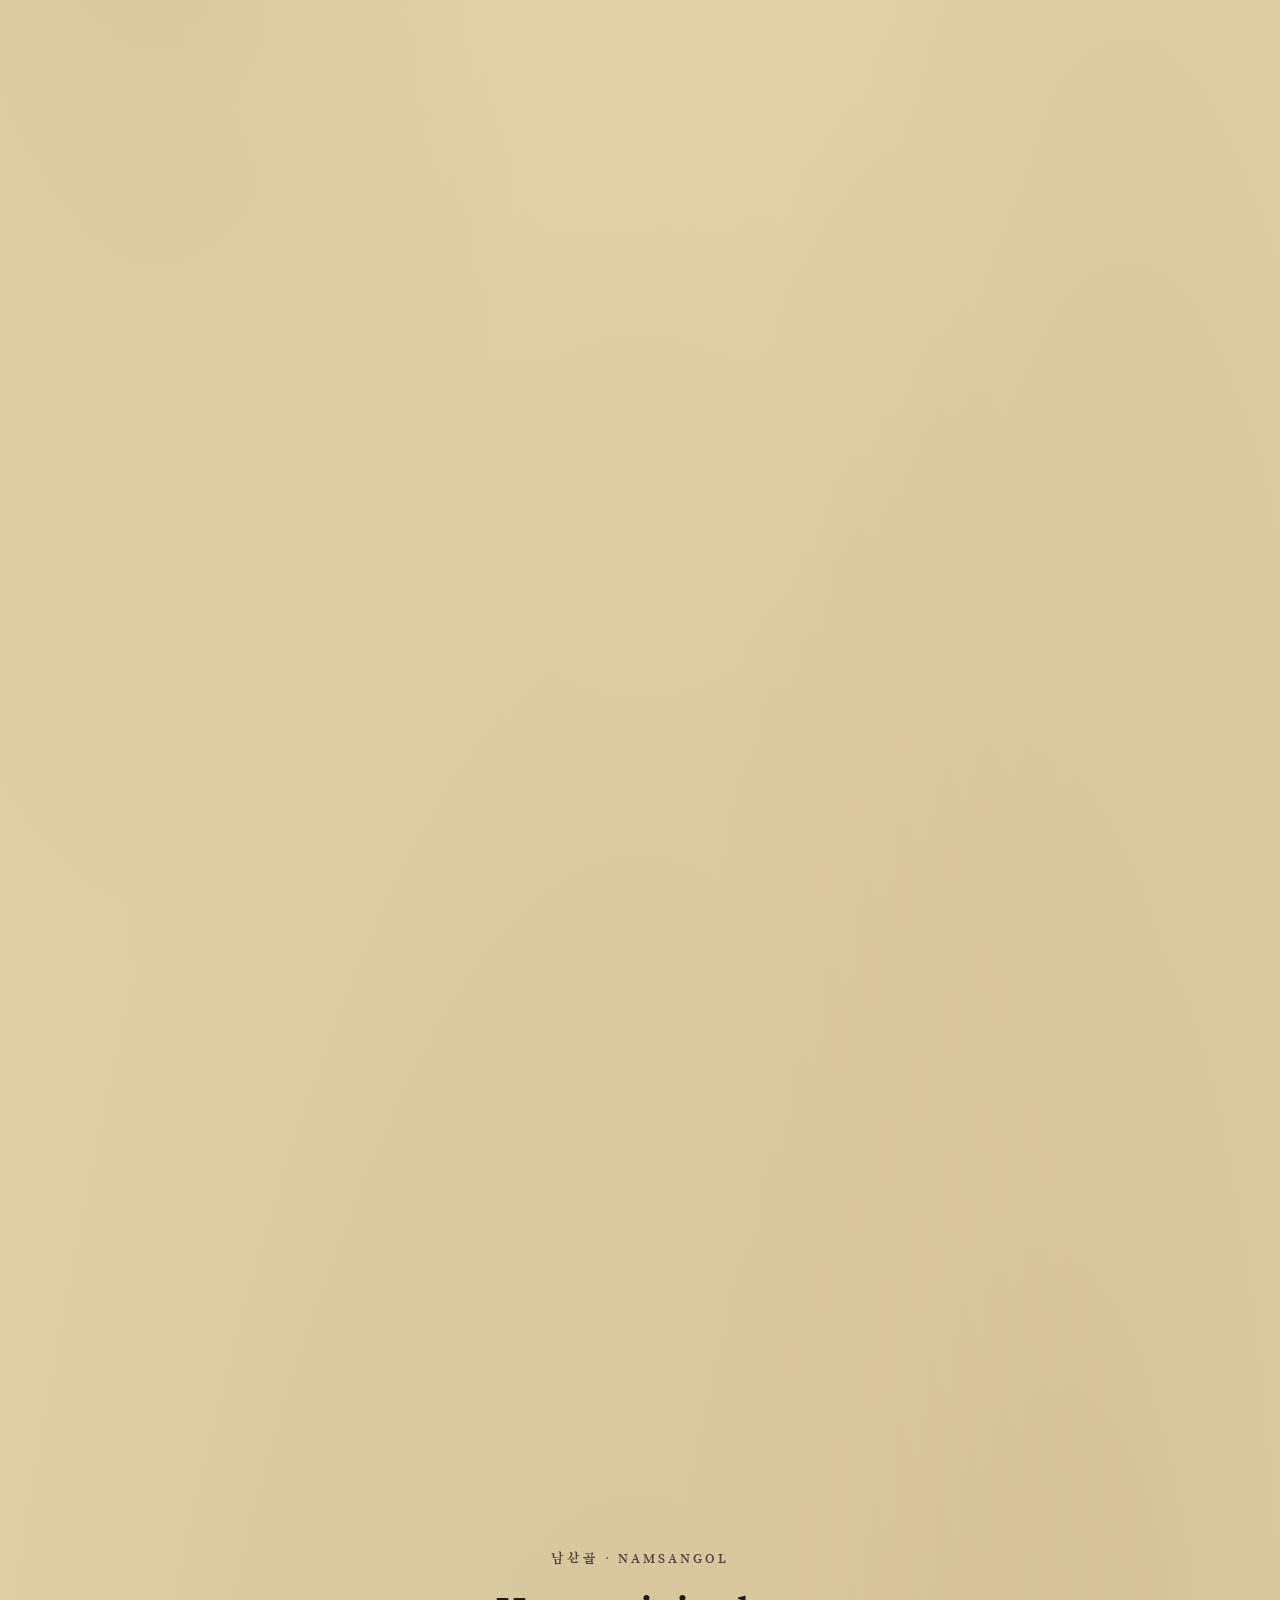
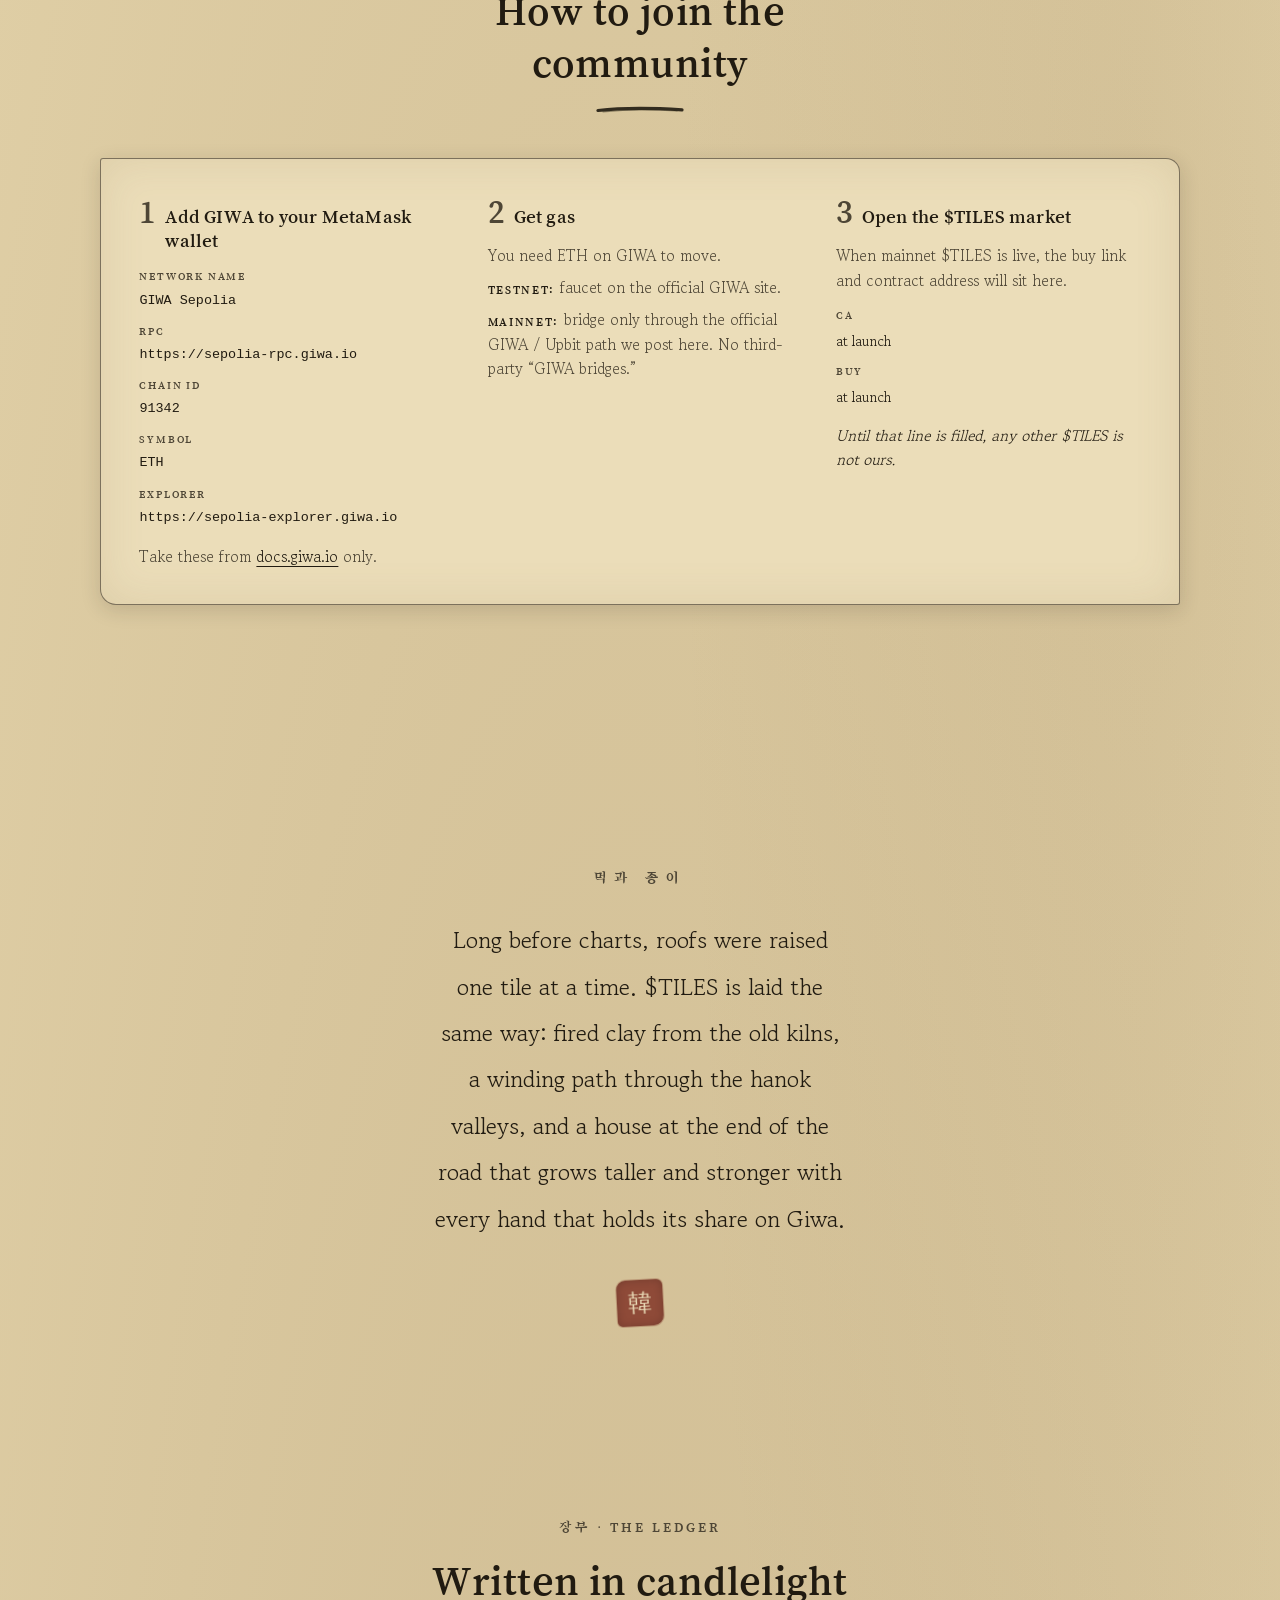
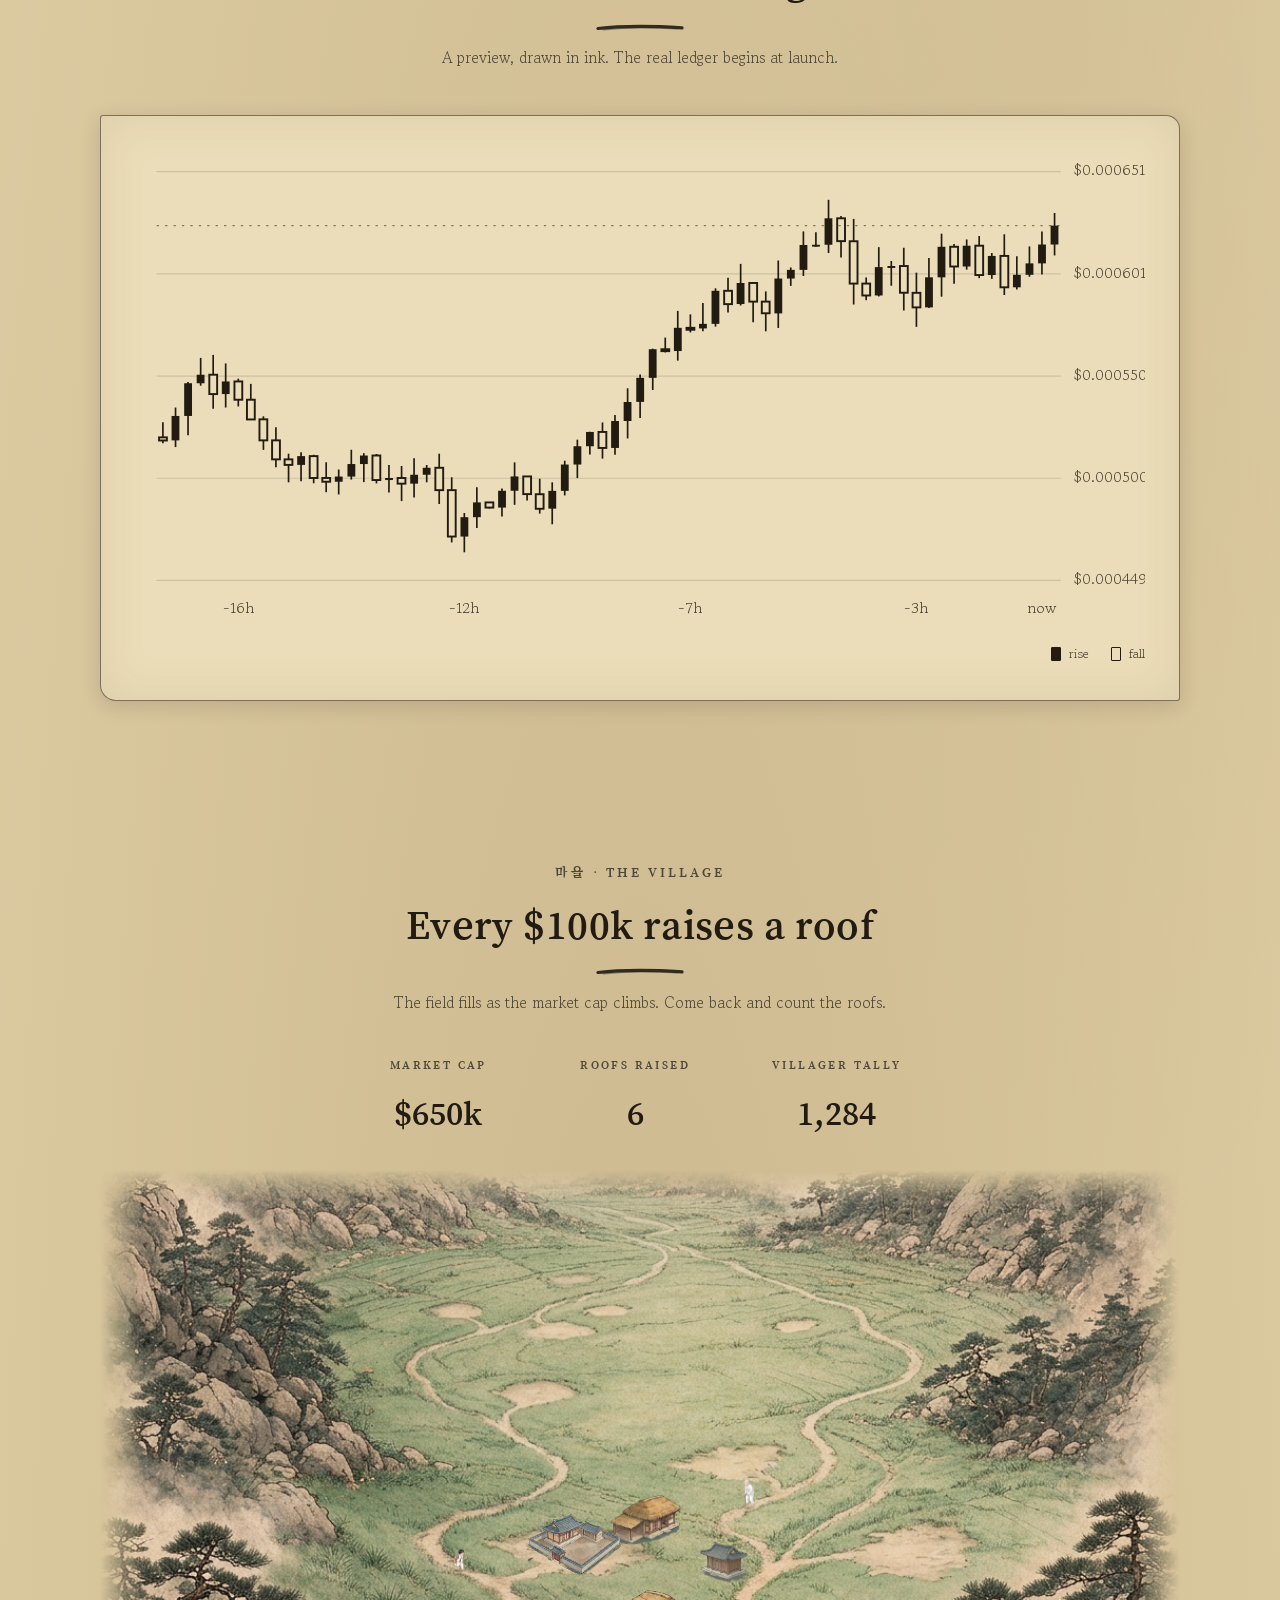
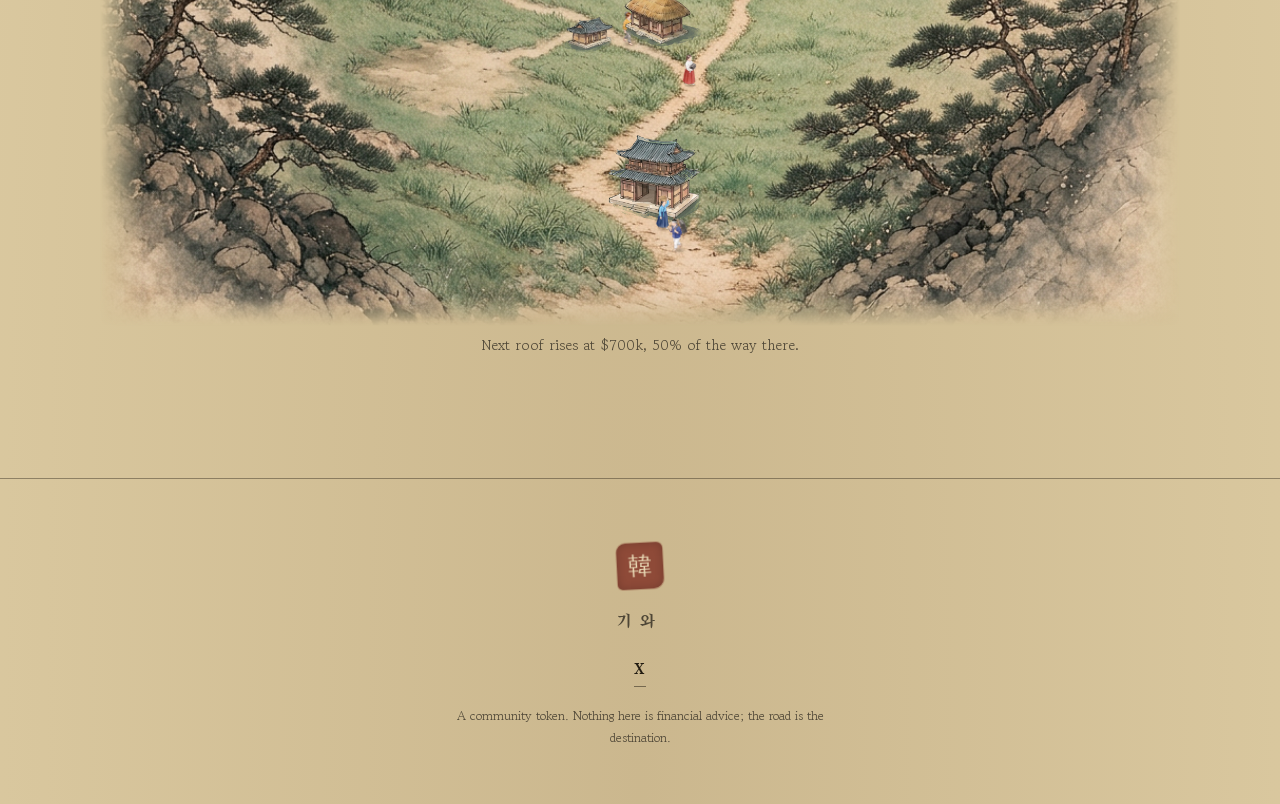
==== commit 2dbc9b92: "Namsangol's caption no longer runs through its name; the crew on by default; the X link" ====
--- a/index.html
+++ b/index.html
@@ -17,7 +17,7 @@
 <script>
 /* Motion gate, before first paint.
 
-   THE OS SETTING IS NO LONGER HONOURED BY DEFAULT. VEN's call,
+   THE OS SETTING IS NO LONGER HONOURED BY DEFAULT. The owner's call,
    2026-08-16, made with the trade-off stated: the animation is most of
    what this page IS — the road you walk, the village that grows — and
    a visitor arriving from a token link who sees four static pictures
@@ -98,7 +98,7 @@
     </div>
 
     <!-- NOT the ticker. The hero DRAWS the ticker as strokes above; this
-         line is the lore line (VEN, 2026-08-29). js/main.js deliberately
+         line is the lore line (the owner, 2026-08-29). js/main.js deliberately
          does not target it — see the note there before wiring anything
          into #heroLore. -->
     <p class="hero__lore reveal" id="heroLore" data-i18n="hero.lore">understand the narrative, understand the lore</p>
@@ -132,7 +132,7 @@
      remove the stage and the head and build their own. The four
      paintings are wired in js/journey.js (SPOTS[i].img) and are shared
      by all three; the inline ink buildings there are the placeholder
-     shown until each painting loads. HANDOFF §5 + §9r.
+     shown until each painting loads.
 ================================================================= -->
 <section class="journey" id="journey" aria-label="The journey through four places in Korea">
   <div class="journey__sticky">
@@ -151,14 +151,14 @@
 </section>
 
 <!-- ================================================================
-     HOW TO JOIN — Namsangol's steps, in Zico's words (2026-09-30):
+     HOW TO JOIN — Namsangol's steps, in the client's words (2026-09-30):
      "(For Namsangol Hanok Village) How to join the community". Its own
      section because network settings are for COPYING, and text printed
      on the map sheet cannot be; the map's note at Namsangol points here
      ("the steps wait at the end of the road"). `?join=stop` shows this
      same block on the map at Namsangol instead (desktop; js/journey.js).
      The settings match docs.giwa.io (checked 2026-09-30). The ticker is
-     CONFIG.token.ticker (.js-ticker: Zico wrote "$TILE"); the CA and the
+     CONFIG.token.ticker (.js-ticker: the client wrote "$TILE"); the CA and the
      buy link are filled by js/main.js from js/config.js, never typed in.
 ================================================================= -->
 <section class="join" id="join" aria-labelledby="joinTitle">
@@ -199,7 +199,7 @@
 </section>
 
 <!-- ================================================================
-     MANIFESTO — PLACEHOLDER COPY. Replace with Zico's text when it
+     MANIFESTO — PLACEHOLDER COPY. Replace with the client's text when it
      arrives; keep it to a few sentences, the section is meant to
      breathe.
 ================================================================= -->
@@ -294,8 +294,8 @@
      module has run, so the Korean pass lands before first paint and
      before journey.js reads SPOTS. See js/i18n.js. -->
 <script src="js/i18n.js"></script>
-<!-- Zico's $TiLES lettering, traced into its brush strokes (tools/title.js) -->
-<script src="js/title-zico.js"></script>
+<!-- The client's $TiLES lettering, traced into its brush strokes (tools/title.js) -->
+<script src="js/title-traced.js"></script>
 <script src="js/hero.js"></script>
 <!-- the crew on the heading (the painters) — on by default; ?crew=0 turns it off -->
 <script src="js/crew.js"></script>
@@ -308,7 +308,7 @@
 
 <!-- TEMPORARY, AND DELIBERATELY SO. The market-cap slider lets a
      visitor watch the village grow, because a still field never says
-     that it does. VEN, 2026-08-16: it ships until the token is live,
+     that it does. The owner, 2026-08-16: it ships until the token is live,
      then comes out in one pass and a price feed takes its place
      through the same window.HANOK.setVillage() door. Delete this line
      and the two others named at the top of js/preview.js.
